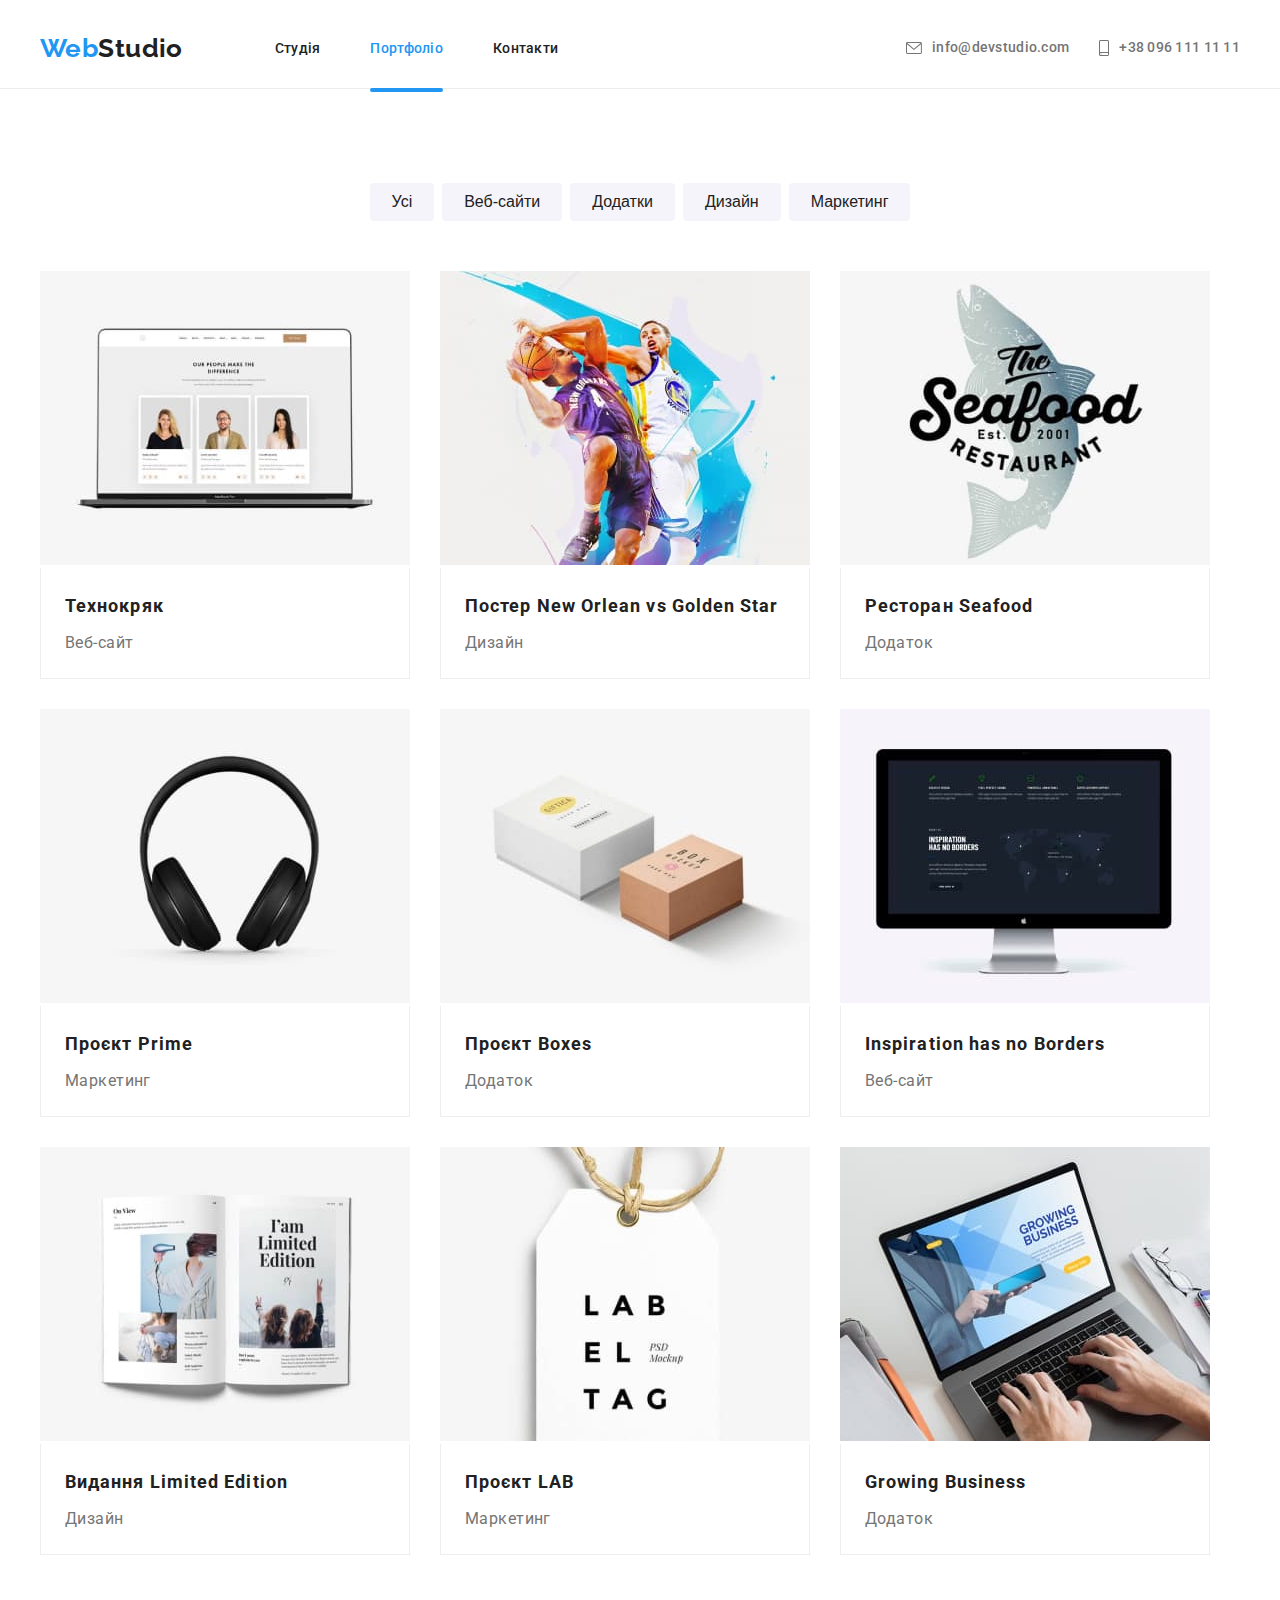
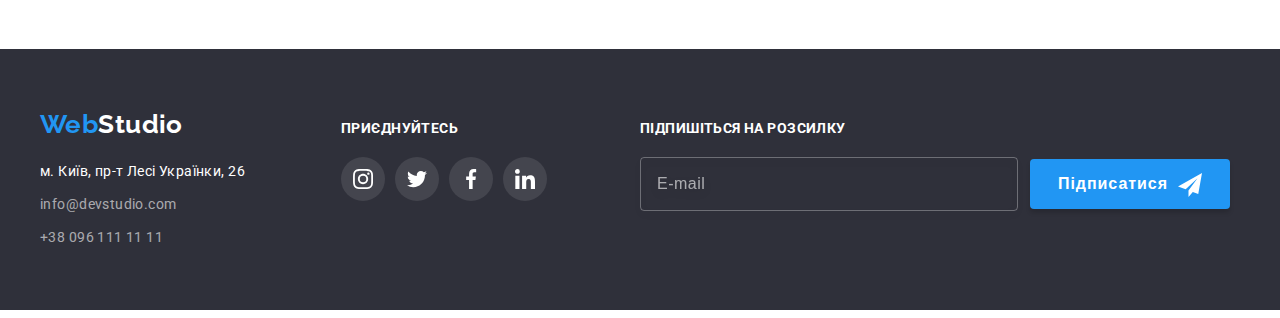
==== portfolio.html @ 19b85c4c "Закінчує адаптивну верстку для таблета та десктопа" ====
<!DOCTYPE html>
<html lang="uk">

<head>
    <meta charset="UTF-8">
    <meta http-equiv="X-UA-Compatible" content="IE=edge">
    <meta name="viewport" content="width=device-width, initial-scale=1.0">
    <title>Portfolio</title>
    <link rel="stylesheet" href="https://cdnjs.cloudflare.com/ajax/libs/modern-normalize/1.1.0/modern-normalize.min.css"
        integrity="sha512-wpPYUAdjBVSE4KJnH1VR1HeZfpl1ub8YT/NKx4PuQ5NmX2tKuGu6U/JRp5y+Y8XG2tV+wKQpNHVUX03MfMFn9Q=="
        crossorigin="anonymous" referrerpolicy="no-referrer" />
    <link
        href="https://fonts.googleapis.com/css2?family=Raleway:wght@700&family=Roboto:wght@400;500;700;900&display=swap"
        rel="stylesheet" />

    <link rel="stylesheet" href="./css/main.min.css">
    <!-- <link rel="stylesheet" href="./css/styles.css" /> -->
</head>

<body class="page">
    <header class="header">
        <div class="header__container container">
            <nav class="header__nav">
                <a class="logo" href="./index.html">Web<span class="header__logo">Studio</span></a>
                <ul class="header__list list">
                    <li><a class="header__item" href="./index.html">Студія</a></li>
                    <li><a class="header__item current" href="./portfolio.html">Портфоліо</a></li>
                    <li><a class="header__item" href="#">Контакти</a></li>
                </ul>
            </nav>
    
            <ul class="header__contacts list">
                <li class="header__contact-item">
                    <a class="header__email" href="mailto:info@devstudio.com" aria-label="mail">
                        <svg class="icon-mail" width="16" height="12">
                            <use href="./images/icons.svg#icon-envelope"></use>
                        </svg>
                        <span>info@devstudio.com</span>
                    </a>
                </li>
                <li class="header__contact-item">
                    <a class="contact__phone" href="tel:+380961111111">
                        <svg class="icon-phone" width="10" height="16">
                            <use href="./images/icons.svg#icon-smartphone"></use>
                        </svg>
                        <span>+38 096 111 11 11</span>
                    </a>
                </li>
            </ul>
        </div>
    </header>

    <main>
        <section class="section">
            <div class="container">
                <h1 class="section-title visually-hidden">Портфоліо</h1>

                <!-- navigtion -->
                <ul class="button-nav filter-nav list">
                    <li><button class="button-nav-item" type="button">Усі</button></li>
                    <li><button class="button-nav-item" type="button">Веб-сайти</button></li>
                    <li><button class="button-nav-item" type="button">Додатки</button></li>
                    <li><button class="button-nav-item" type="button">Дизайн</button></li>
                    <li><button class="button-nav-item" type="button">Маркетинг</button></li>
                </ul>

                <!-- Examples -->
                <ul class="works list">
                    <li class="works-item">
                        <a class="work-link" href="#">
                            <div class="description">
                                <img class="img" src="./images/filtr.jpg" alt="Сторінка сайту" width="370" />
                                <p class="description-text">Ресурс пропонує комплексні пропозиції з різним рівнем
                                    функціоналу та сервісів. Все це дозволить відвідувачу отримати вичерпні відомості
                                    про компанію чи приватну особу.</p>
                            </div>
                            <div class="content-border">
                                <h2 class="works-title">Технокряк</h2>
                                <p class="works-text">Веб-сайт</p>
                            </div>
                        </a>
                    </li>
                    <li class="works-item">
                        <a class="work-link" href="#">
                            <div class="description">
                                <img class="img" src="./images/filtr2.jpg" alt="Два баскетболіста" width="370" />
                                <p class="description-text">Ресурс пропонує комплексні пропозиції з різним рівнем функціоналу та сервісів. Все це
                                    дозволить відвідувачу отримати вичерпні відомості про компанію чи приватну особу.
                                </p>
                            </div>
                            <div class="content-border">
                                <h2 class="works-title">Постер New Orlean vs Golden Star</h2>
                                <p class="works-text">Дизайн</p>
                            </div>
                        </a>
                    </li>
                    <li class="works-item">
                        <a class="work-link" href="#">
                            <div class="description">
                                <img class="img" src="./images/filtr3.jpg" alt="Лого ресторану" width="370" />
                                <p class="description-text">Ресурс пропонує комплексні пропозиції з різним рівнем функціоналу та сервісів. Все це
                                    дозволить відвідувачу отримати вичерпні відомості про компанію чи приватну особу.
                                </p>
                            </div>
                            <div class="content-border">
                                <h2 class="works-title">Ресторан Seafood</h2>
                                <p class="works-text">Додаток</p>
                            </div>
                        </a>
                    </li>
                    <li class="works-item">
                        <a class="work-link" href="#">
                            <div class="description">
                                <img class="img" src="./images/filtr4.jpg" alt="Навушники" width="370" />
                                <p class="description-text">Ресурс пропонує комплексні пропозиції з різним рівнем функціоналу та сервісів. Все це
                                    дозволить відвідувачу отримати вичерпні відомості про компанію чи приватну особу.
                                </p>
                            </div>
                            <div class="content-border">
                                <h2 class="works-title">Проєкт Prime</h2>
                                <p class="works-text">Маркетинг</p>
                            </div>
                        </a>
                    </li>
                    <li class="works-item">
                        <a class="work-link" href="#">
                            <div class="description">
                                <img class="img" src="./images/filtr5.jpg" alt="Дві коробки" width="370" />
                                <p class="description-text">Ресурс пропонує комплексні пропозиції з різним рівнем функціоналу та сервісів. Все це
                                    дозволить відвідувачу отримати вичерпні відомості про компанію чи приватну особу.
                                </p>
                            </div>
                            <div class="content-border">
                                <h2 class="works-title">Проєкт Boxes</h2>
                                <p class="works-text">Додаток</p>
                            </div>
                        </a>
                    </li>
                    <li class="works-item">
                        <a class="work-link" href="#">
                            <div class="description">
                                <img class="img" src="./images/filtr6.jpg" alt="Увімкнений монітор" width="370" />
                                <p class="description-text">Ресурс пропонує комплексні пропозиції з різним рівнем функціоналу та сервісів. Все це
                                    дозволить відвідувачу отримати вичерпні відомості про компанію чи приватну особу.
                                </p>
                            </div>
                            <div class="content-border">
                                <h2 class="works-title">Inspiration has no Borders</h2>
                                <p class="works-text">Веб-сайт</p>
                            </div>
                        </a>
                    </li>
                    <li class="works-item">
                        <a class="work-link" href="#">
                            <div class="description">
                                <img class="img" src="./images/filtr7.jpg" alt="Розгорнутий журнал" width="370" />
                                <p class="description-text">Ресурс пропонує комплексні пропозиції з різним рівнем функціоналу та сервісів. Все це
                                    дозволить відвідувачу отримати вичерпні відомості про компанію чи приватну особу.
                                </p>
                            </div>
                            <div class="content-border">
                                <h2 class="works-title">Видання Limited Edition</h2>
                                <p class="works-text">Дизайн</p>
                            </div>
                        </a>
                    </li>
                    <li class="works-item">
                        <a class="work-link" href="#">
                            <div class="description">
                                <img class="img" src="./images/filtr8.jpg" alt="Лейбл" width="370" />
                                <p class="description-text">Ресурс пропонує комплексні пропозиції з різним рівнем функціоналу та сервісів. Все це
                                    дозволить відвідувачу отримати вичерпні відомості про компанію чи приватну особу.
                                </p>
                            </div>
                            <div class="content-border">
                                <h2 class="works-title">Проєкт LAB</h2>
                                <p class="works-text">Маркетинг</p>
                            </div>
                        </a>
                    </li>
                    <li class="works-item">
                        <a class="work-link" href="#">
                            <div class="description">
                                <img class="img" src="./images/filtr9.jpg" alt="Руки на клавіатурі ноутбука"
                                    width="370" />
                                <p class="description-text">Ресурс пропонує комплексні пропозиції з різним рівнем функціоналу та сервісів. Все це
                                    дозволить відвідувачу отримати вичерпні відомості про компанію чи приватну особу.
                                </p>
                            </div>
                            <div class="content-border">
                                <h2 class="works-title">Growing Business</h2>
                                <p class="works-text">Додаток</p>
                            </div>
                        </a>
                    </li>
                </ul>
            </div>
        </section>
    </main>

    <footer class="footer">
        <div class="footer-content container">
            <div class="contacts">
                <a class="logo" href="./index.html">Web<span class="footer__logo">Studio</span>
                </a>
    
                <address>
                    <ul class="address coordinates list">
                        <li class="address-list"><a class="location"
                                href="https://www.google.com/maps/d/viewer?mid=10uSM3H-mIU3GznYo2szRIEphczw&hl=en_US&ll=50.42732700000001%2C30.538092&z=17"
                                target="_blank" rel="noopener noreferrer">м. Київ, пр-т Лесі Українки, 26</a></li>
                        <li class="address-list"><a class="address-title"
                                href="mailto:info@devstudio.com">info@devstudio.com</a>
                        </li>
                        <li class="address-list"><a class="address-title" href="tel:+380961111111">+38 096 111 11 11</a>
                        </li>
                    </ul>
                </address>
            </div>
            <div class="join">
                <h3 class="join-title">приєднуйтесь</h3>
    
                <ul class="social-list">
                    <li class="social-link-item">
                        <a class="social-link network-link" href="https://www.instagram.com/"
                            aria-label="link to instagram">
                            <svg class="icon-svg" width="20" height="20">
                                <use href="./images/icons.svg#icon-instagram-2"></use>
                            </svg>
                        </a>
                    </li>
                    <li class="social-link-item">
                        <a class="social-link network-link" href="https://www.twitter.com/" aria-label="link to twitter">
                            <svg class="icon-svg" width="20" height="20">
                                <use href="./images/icons.svg#icon-twitter-1"></use>
                            </svg>
                        </a>
                    </li>
                    <li class="social-link-item">
                        <a class="social-link network-link" href="https://www.facebook.com/" aria-label="link to facebook">
                            <svg class="icon-svg" width="20" height="20">
                                <use href="./images/icons.svg#icon-facebook-1"></use>
                            </svg>
                        </a>
                    </li>
                    <li class="social-link-item">
                        <a class="social-link network-link" href="https://www.linkedin.com/" aria-label="link to linkedin">
                            <svg class="icon-svg" width="20" height="20">
                                <use href="./images/icons.svg#icon-linkedin-1"></use>
                            </svg>
                        </a>
                    </li>
                </ul>
            </div>
    
            <form class="subscribe-form">
                <h3 class="subscribe-title">Підпишіться на розсилку</h3>
                <div class="subscribe-items">
                    <input class="subscribe-input" type="mail" name="e-mail" id="subscribe-mail" placeholder="E-mail">
                    <button class="footer__btn button" type="submit">
                        <span class="subscribe-button-tittle">Підписатися</span>
                        <span class="subscribe-btn-icon">
                            <svg class="icon-letter" width="24" height="24">
                                <use class="subscribe-icon" href="./images/icons.svg#icon-letter"></use>
                            </svg>
                        </span>
                    </button>
                </div>
            </form>
        </div>
    </footer>
</body>

</html>
---- css/main.min.css ----
:root{--primary-text-color: #757575;--title-text-color: #212121;--hero-text-color: #FFFFFF;--acent-color: #2196F3;--filter-background-color: #F5F4FA;--cubic: cubic-bezier(0.4, 0, 0.2, 1)}ul{list-style:none;padding:0;margin:0}h1,h2,h3{margin:0}p{margin:0}.page{background-color:var(--hero-text-color);color:var(--primary-text-color);font-family:Roboto,sans-serif,Raleway,sans-serif;font-size:14px;letter-spacing:.03em;margin-left:auto;margin-right:auto}.container{max-width:1200px;padding-left:15px;padding-right:15px;margin-left:auto;margin-right:auto}.section{padding-top:94px;padding-bottom:94px}.visually-hidden{position:absolute;white-space:nowrap;width:1px;height:1px;overflow:hidden;border:0;padding:0;clip:rect(0 0 0 0);clip-path:inset(50%);margin:-1px}.list{list-style:none}.button{color:var(--hero-text-color);background-color:var(--acent-color);box-shadow:0px 4px 4px rgba(0,0,0,.15);cursor:pointer;border-radius:4px;border:none;font-size:16px;line-height:1.88;letter-spacing:.06em;font-weight:700}.social-list{display:flex;align-items:center;justify-content:center;gap:10px}.social-link{width:44px;height:44px;display:flex;align-items:center;justify-content:center;border-radius:50%}.header{border-bottom:1px solid #ececec}.header__logo{color:var(--title-text-color);padding-top:16px;padding-bottom:16px}@media screen and (min-width: 768px){.header__logo{padding-top:26px;padding-bottom:26px}}@media screen and (min-width: 1200px){.header__logo{padding-top:24px;padding-bottom:25px}}@media screen and (min-width: 768px){.header__container{display:flex;align-items:center;justify-content:center}.header__nav{display:flex;align-items:center;justify-content:center}.header__list{display:flex;align-items:center;justify-content:center;gap:50px;margin-left:87px}.header__item{position:relative;color:var(--title-text-color);font-weight:500;line-height:1.14;letter-spacing:.02em;text-decoration:none;transition:color 250ms var(--cubic)}.header__item:hover,.header__item:focus{color:var(--acent-color)}.current{color:var(--acent-color)}.current:after{display:block;position:absolute;content:"";width:100%;height:4px;border-radius:2px;background-color:var(--acent-color);left:0;top:100%}.header__item{padding-top:32px;padding-bottom:32px}.header__contacts a{color:var(--primary-text-color);font-weight:500;line-height:1.14;letter-spacing:.02em;text-decoration:none;transition:color 250ms var(--cubic)}.header__contacts a:hover,.header__contacts a:focus{color:var(--acent-color)}.header__email,.contact__phone{display:flex;justify-content:center;align-items:center;gap:10px}.icon-mail,.icon-phone{fill:currentColor}}@media screen and (min-width: 768px)and (max-width: 1199.98px){.header__contacts{margin-left:auto;padding-top:21px;padding-bottom:21px}.header__email{margin-bottom:10px}}@media screen and (min-width: 1200px){.header__list{margin-left:92px}.header__contacts{display:flex;align-items:center;gap:30px;margin-left:auto}.header__item,.header__email,.contact__phone{padding-top:32px;padding-bottom:32px}}.logo{color:var(--acent-color);font-family:Raleway,sans-serif;font-weight:700;font-size:26px;line-height:1.19;text-decoration:none}.hero{background-color:#2f303a;background-image:linear-gradient(rgba(47, 48, 58, 0.4), rgba(47, 48, 58, 0.4)),url(../images/heroback.jpg);background-size:1600px 600px;background-repeat:no-repeat;background-position:center;text-align:center;margin-left:auto;margin-right:auto;padding-top:200px;padding-bottom:200px}.hero__title{color:var(--hero-text-color);font-weight:900;font-size:44px;line-height:1.36;letter-spacing:.06em;text-transform:uppercase;text-align:center;margin-bottom:30px}.hero__btn{padding:10px 32px}.benefits__list{display:flex;gap:30px}.benefits__item{width:270px}.svg-box{display:flex;align-items:center;justify-content:center;background-color:var(--filter-background-color);background-position:center;border-radius:4px;width:270px;height:120px;margin-bottom:30px}.benefits__description:not(:last-child){margin-left:30px}.benefits__item-title{color:var(--title-text-color);font-weight:700;font-size:14px;line-height:1.14;text-transform:uppercase;margin-bottom:10px}.benefits__text{color:var(--primary-text-color);line-height:1.71}.services{padding-top:0}.section__title{color:var(--title-text-color);font-weight:700;font-size:36px;line-height:1.17;text-align:center;margin-bottom:50px}.services__list{display:flex;align-items:center;gap:30px}.services__item{position:relative}.services__img{display:block;max-width:100%;height:auto}.services__description{position:absolute;color:var(--hero-text-color);background-color:rgba(47,48,58,.8);font-weight:700;font-size:14px;line-height:1.14;text-align:center;letter-spacing:.03em;text-transform:uppercase;width:370px;left:0;bottom:0;padding-top:27px;padding-bottom:27px}.team{background-color:var(--filter-background-color);margin-left:auto;margin-right:auto}.team__item{align-content:space-between;padding-top:30px;padding-bottom:30px}.team__list{display:flex;gap:30px}.team__member{background-color:var(--hero-text-color);box-shadow:0px 1px 3px rgba(0,0,0,.12),0px 1px 1px rgba(0,0,0,.14),0px 2px 1px rgba(0,0,0,.2);border-radius:0px 0px 4px 4px}.team__name{color:var(--title-text-color);font-weight:500;font-size:16px;line-height:1.19;text-align:center;margin-bottom:10px}.team__position{color:var(--primary-text-color);font-size:16px;line-height:1.19;text-align:center}.members-link{fill:#afb1b8;margin-top:16px;transition:background-color 250ms var(--cubic),fill 250ms var(--cubic)}.members-link:hover,.members-link:focus{background-color:var(--acent-color);fill:var(--hero-text-color)}.clients__list{display:flex;align-items:center;justify-content:center;gap:30px}.company__link{width:170px;height:92px;display:flex;align-items:center;justify-content:center;fill:#afb1b8;border:1px solid #afb1b8;border-radius:4px;transition:fill 250ms var(--cubic),border 250ms var(--cubic)}.company__link:hover,.company__link:focus{fill:var(--acent-color);border:1px solid var(--acent-color)}.footer{background-color:#2f303a;padding-top:60px;padding-bottom:60px;margin-left:auto;margin-right:auto}.footer__logo{color:var(--hero-text-color)}.address{margin-top:20px}.footer-content{display:flex;align-items:baseline}.location{color:var(--hero-text-color)}.address-title{color:rgba(255,255,255,.6)}.location,.address-title{font-style:normal;line-height:1.71;text-decoration:none;transition:color 250ms var(--cubic)}.address-list:not(:last-child){margin-bottom:9px}.coordinates .location:hover,.coordinates .location:focus{color:var(--acent-color)}.address-title:hover,.address-title:focus{color:var(--acent-color)}.join{margin-left:70px;width:206px}.join-title{color:var(--hero-text-color);font-weight:700;font-size:14px;line-height:1.14;text-transform:uppercase;margin-bottom:20px}.network-link{fill:var(--hero-text-color);background-color:rgba(255,255,255,.1);transition:background-color 250ms var(--cubic)}.network-link:hover,.network-link:focus{background-color:var(--acent-color)}.subscribe-form{margin-left:93px}.subscribe-items{display:flex;align-items:center;justify-content:center}.subscribe-title{color:var(--hero-text-color);font-weight:700;font-size:14px;line-height:1.14;text-transform:uppercase;margin-bottom:20px}.subscribe-input{color:var(--hero-text-color);background-color:rgba(0,0,0,0);width:358px;height:50px;font-size:16px;line-height:1.25;border:1px solid rgba(255,255,255,.3);filter:drop-shadow(0px 4px 4px rgba(0, 0, 0, 0.15));border-radius:4px;margin-right:12px;padding-left:16px}.subscribe-input::placeholder{font-size:16px;line-height:1.25;letter-spacing:.03em;color:rgba(255,255,255,.6)}.subscribe-input:focus+.subscribe-label{color:rgba(0,0,0,0)}.subscribe-input:hover,.subscribe-input:focus{border-color:var(--acent-color)}.icon-letter{vertical-align:middle}.footer__btn{display:flex;align-items:center;justify-content:center;width:200px;height:50px;padding:10px 28px}.subscribe-btn-icon{margin-left:10px}.contacts{width:231px}.backdrop{position:fixed;top:0;left:0;width:100%;height:100%;background-color:rgba(0,0,0,.2);visibility:visible;opacity:1;transition:opacity 250ms var(--cubic),visibility 250ms var(--cubic)}.backdrop.is-hidden{visibility:hidden;opacity:0;pointer-events:none}.backdrop.is-hidden .modal{transform:scale(0.6) translate(-50%, -50%)}.modal{position:absolute;top:50%;left:50%;transform:translate(-50%, -50%) scale(1);width:528px;height:581px;padding:40px;border-radius:4px;background-color:var(--hero-text-color);box-shadow:0px 1px 3px rgba(0,0,0,.12),0px 1px 1px rgba(0,0,0,.14),0px 2px 1px rgba(0,0,0,.2);transition:transform 250ms var(--cubic)}.modal-title{font-weight:700;font-size:20px;line-height:1.15;text-align:center;text-align:center;color:var(--title-text-color);margin-bottom:12px}.modal-form{display:flex;flex-direction:column}.modal-label{display:block;font-size:12px;line-height:1.17;letter-spacing:.01em;color:var(--primary-text-color);margin-bottom:4px}.modal-input,.modal-textarea{border:1px solid rgba(33,33,33,.2);border-radius:4px;width:100%;transition:border-color 250ms var(--cubic)}.modal-input:hover,.modal-textarea:hover,.modal-input:focus,.modal-textarea:focus{border-color:var(--acent-color)}.modal-input:hover+.icon-form,.modal-input:focus+.icon-form{fill:var(--acent-color)}.modal-input{padding:11px 12px 11px 42px;outline:rgba(0,0,0,0);cursor:pointer}.modal-textarea{padding:12px 16px;height:120px;resize:none;outline:rgba(0,0,0,0)}.modal-textarea::placeholder{font-size:12px;line-height:1.15;letter-spacing:.01em}.form-group{position:relative;margin-bottom:10px;cursor:pointer}.form-box{margin-bottom:20px}.icon-form{position:absolute;fill:var(--title-text-color);top:50%;left:12px;transition:fill 250ms var(--cubic);pointer-events:none}.button-close{display:flex;position:absolute;align-items:center;justify-content:center;width:30px;height:30px;top:8px;right:8px;border:1px solid rgba(0,0,0,.1);border-radius:50%;background-color:var(--hero-text-color);cursor:pointer}.button-close:hover .icon-close,.button-close:focus .icon-close{fill:var(--acent-color)}.icon-close{position:absolute;fill:#000;transition:fill 250ms var(--cubic)}.checkbox-link{text-decoration:underline;color:var(--acent-color)}.check-label{display:flex;align-items:center;font-size:14px;line-height:1.71;color:var(--primary-text-color);margin:4px}.form-checkbox{display:flex;align-items:center;justify-content:center;width:16px;height:15px;border:2px solid var(--title-text-color);border-radius:3px;margin-left:12px;margin-right:8px}.form-agreement{display:flex;align-items:center;justify-content:center;margin-bottom:30px}.modal-checked:checked+.form-checkbox{background-color:var(--acent-color);border:none}.modal-checked:checked+.form-checkbox .icon-checked{opacity:1}.icon-checked{fill:var(--hero-text-color);opacity:0;width:11px;height:8px}.checkbox-text{font-size:14px;line-height:1.71;color:var(--primary-text-color);margin-right:5px;cursor:pointer}.checkbox-link{font-size:14px;line-height:normal;color:--acent-color;border-bottom:1px solid;text-decoration:none;cursor:pointer}.form-button{display:block;margin:0 auto;width:200px;height:50px;font-weight:700;font-size:16px;line-height:1.88;letter-spacing:.06em;color:var(--hero-text-color);background-color:var(--acent-color);box-shadow:0px 4px 4px rgba(0,0,0,.15);border-radius:4px;border:rgba(0,0,0,0);cursor:pointer;transition:background-color 250ms var(--cubic)}.form-button:hover,.form-button:focus{background-color:#188ce8}.form-checked{display:flex;align-items:center;margin-bottom:30px}.button-nav{display:flex;align-items:center;gap:8px;margin-bottom:50px;justify-content:center}.button-nav-item{cursor:pointer;color:var(--title-text-color);background-color:var(--filter-background-color);font-weight:500;font-size:16px;line-height:1.62;border:rgba(0,0,0,0);padding:6px 22px;border-radius:4px;transition:color 250ms var(--cubic),background-color 250ms var(--cubic),box-shadow 250ms var(--cubic)}.button-nav-item:hover,.button-nav-item:focus{color:var(--hero-text-color);background-color:var(--acent-color);box-shadow:0px 3px 1px rgba(0,0,0,.1),0px 1px 2px rgba(0,0,0,.08),0px 2px 2px rgba(0,0,0,.12)}.description{position:relative;overflow:hidden}.description-text{position:absolute;padding:63px 24px;font-size:18px;line-height:1.56;letter-spacing:.03em;left:0;top:0;width:100%;height:100%;color:var(--hero-text-color);background-color:var(--acent-color);transform:translateY(100%);transition:transform 250ms var(--cubic)}.works-item:hover .description-text{transform:translateY(0)}.works{display:flex;flex-wrap:wrap;align-items:center;gap:30px}.work-link{text-decoration:none}.works-item{transition:transform 250ms var(--cubic),box-shadow 250ms var(--cubic)}.works-item:hover{box-shadow:0px 1px 1px rgba(0,0,0,.12),0px 4px 4px rgba(0,0,0,.06),1px 4px 6px rgba(0,0,0,.16)}.content-border{padding:20px 24px;border:1px solid #eee;border-top:rgba(0,0,0,0)}.works-title{color:var(--title-text-color);font-weight:700;font-size:18px;line-height:2;letter-spacing:.06em;margin-bottom:4px}.works-text{color:var(--primary-text-color);font-weight:400;font-size:16px;line-height:1.88}/*# sourceMappingURL=main.min.css.map */
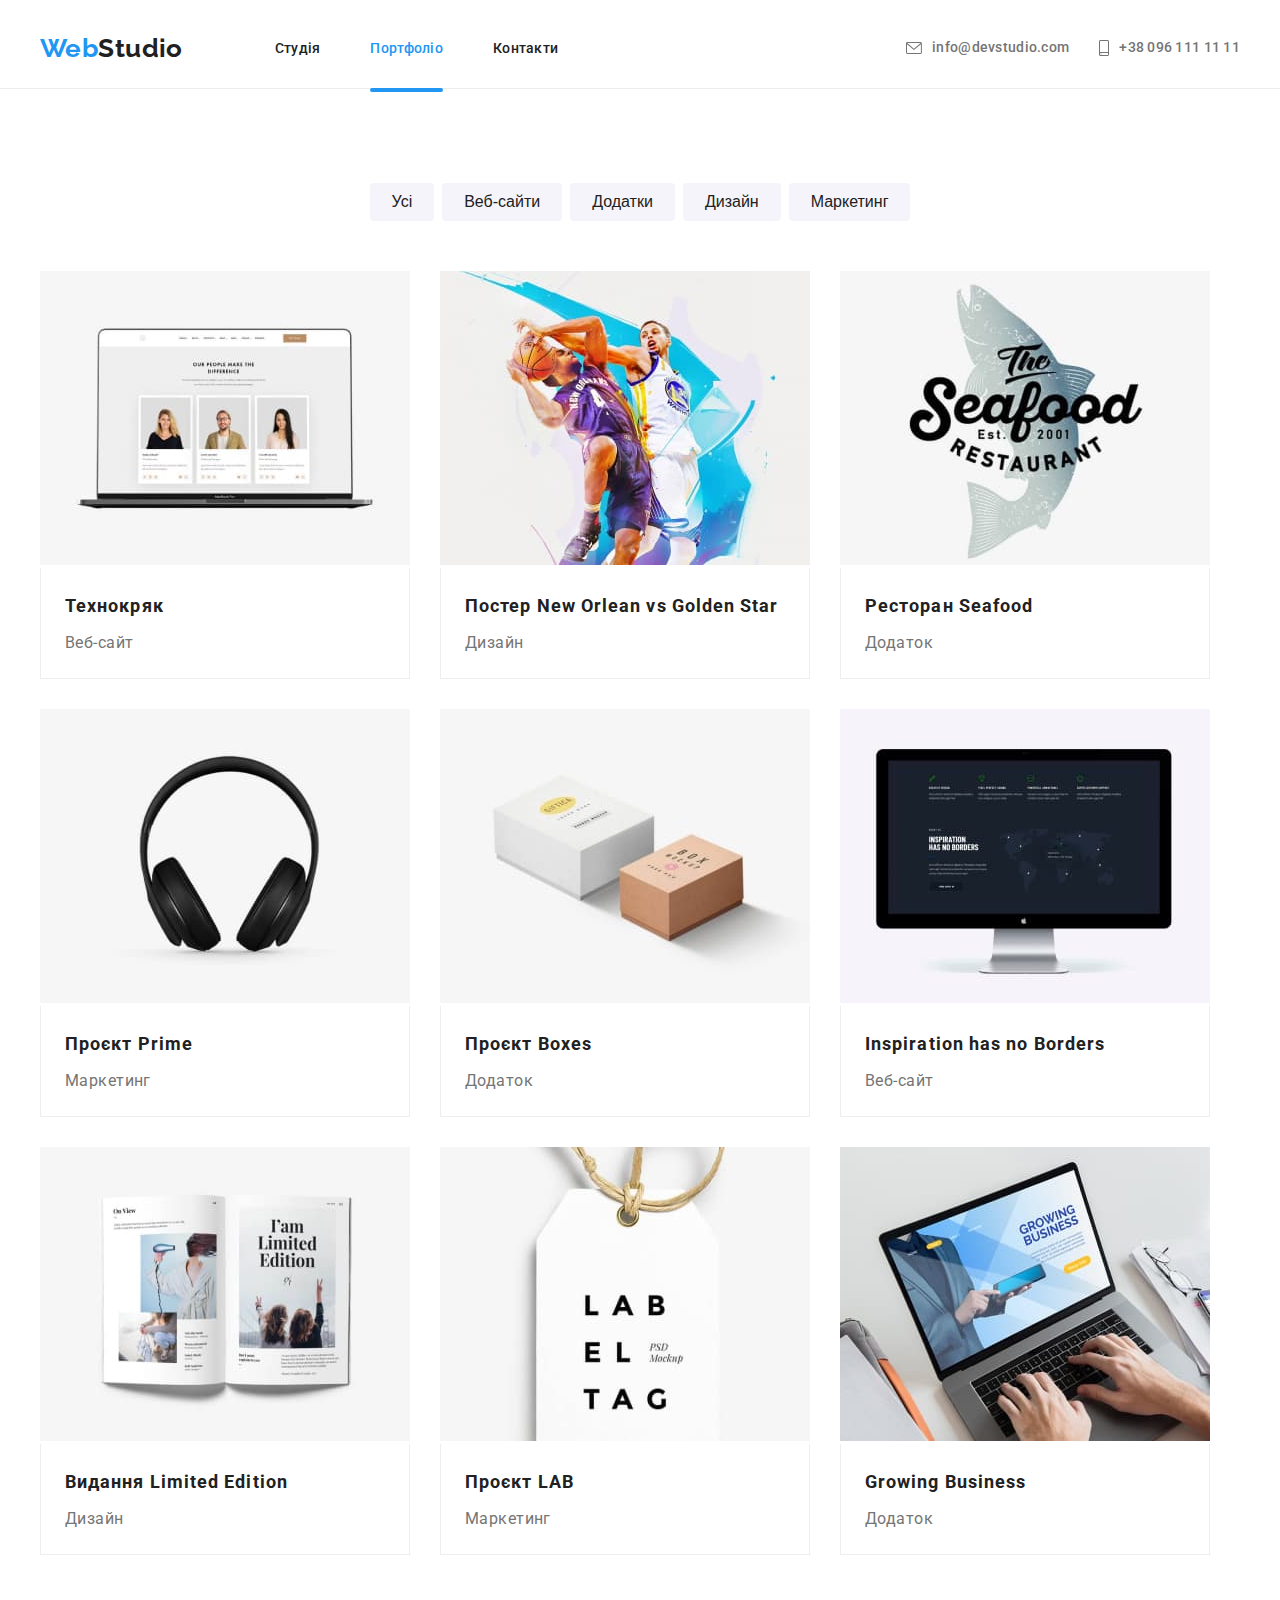
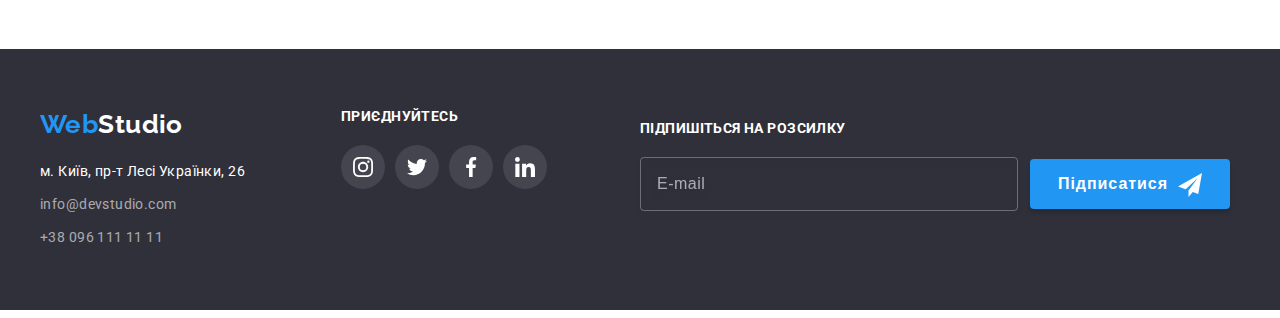
==== commit b65061dd: "Адаптує футер" ====
--- a/portfolio.html
+++ b/portfolio.html
@@ -200,57 +200,57 @@
 
     <footer class="footer">
         <div class="footer-content container">
-            <div class="contacts">
-                <a class="logo" href="./index.html">Web<span class="footer__logo">Studio</span>
-                </a>
-    
-                <address>
-                    <ul class="address coordinates list">
-                        <li class="address-list"><a class="location"
-                                href="https://www.google.com/maps/d/viewer?mid=10uSM3H-mIU3GznYo2szRIEphczw&hl=en_US&ll=50.42732700000001%2C30.538092&z=17"
-                                target="_blank" rel="noopener noreferrer">м. Київ, пр-т Лесі Українки, 26</a></li>
-                        <li class="address-list"><a class="address-title"
-                                href="mailto:info@devstudio.com">info@devstudio.com</a>
-                        </li>
-                        <li class="address-list"><a class="address-title" href="tel:+380961111111">+38 096 111 11 11</a>
+            <div class="footer__connection">
+                <div class="contacts">
+                    <a class="logo" href="./index.html">Web<span class="footer__logo">Studio</span>
+                    </a>
+                
+                    <address>
+                        <ul class="address coordinates list">
+                            <li class="address-list"><a class="location"
+                                    href="https://www.google.com/maps/d/viewer?mid=10uSM3H-mIU3GznYo2szRIEphczw&hl=en_US&ll=50.42732700000001%2C30.538092&z=17"
+                                    target="_blank" rel="noopener noreferrer">м. Київ, пр-т Лесі Українки, 26</a></li>
+                            <li class="address-list"><a class="address-title" href="mailto:info@devstudio.com">info@devstudio.com</a>
+                            </li>
+                            <li class="address-list"><a class="address-title" href="tel:+380961111111">+38 096 111 11 11</a>
+                            </li>
+                        </ul>
+                    </address>
+                </div>
+                <div class="join">
+                    <h3 class="join-title">приєднуйтесь</h3>
+                
+                    <ul class="social-list">
+                        <li class="social-link-item">
+                            <a class="social-link network-link" href="https://www.instagram.com/" aria-label="link to instagram">
+                                <svg class="icon-svg" width="20" height="20">
+                                    <use href="./images/icons.svg#icon-instagram-2"></use>
+                                </svg>
+                            </a>
+                        </li>
+                        <li class="social-link-item">
+                            <a class="social-link network-link" href="https://www.twitter.com/" aria-label="link to twitter">
+                                <svg class="icon-svg" width="20" height="20">
+                                    <use href="./images/icons.svg#icon-twitter-1"></use>
+                                </svg>
+                            </a>
+                        </li>
+                        <li class="social-link-item">
+                            <a class="social-link network-link" href="https://www.facebook.com/" aria-label="link to facebook">
+                                <svg class="icon-svg" width="20" height="20">
+                                    <use href="./images/icons.svg#icon-facebook-1"></use>
+                                </svg>
+                            </a>
+                        </li>
+                        <li class="social-link-item">
+                            <a class="social-link network-link" href="https://www.linkedin.com/" aria-label="link to linkedin">
+                                <svg class="icon-svg" width="20" height="20">
+                                    <use href="./images/icons.svg#icon-linkedin-1"></use>
+                                </svg>
+                            </a>
                         </li>
                     </ul>
-                </address>
-            </div>
-            <div class="join">
-                <h3 class="join-title">приєднуйтесь</h3>
-    
-                <ul class="social-list">
-                    <li class="social-link-item">
-                        <a class="social-link network-link" href="https://www.instagram.com/"
-                            aria-label="link to instagram">
-                            <svg class="icon-svg" width="20" height="20">
-                                <use href="./images/icons.svg#icon-instagram-2"></use>
-                            </svg>
-                        </a>
-                    </li>
-                    <li class="social-link-item">
-                        <a class="social-link network-link" href="https://www.twitter.com/" aria-label="link to twitter">
-                            <svg class="icon-svg" width="20" height="20">
-                                <use href="./images/icons.svg#icon-twitter-1"></use>
-                            </svg>
-                        </a>
-                    </li>
-                    <li class="social-link-item">
-                        <a class="social-link network-link" href="https://www.facebook.com/" aria-label="link to facebook">
-                            <svg class="icon-svg" width="20" height="20">
-                                <use href="./images/icons.svg#icon-facebook-1"></use>
-                            </svg>
-                        </a>
-                    </li>
-                    <li class="social-link-item">
-                        <a class="social-link network-link" href="https://www.linkedin.com/" aria-label="link to linkedin">
-                            <svg class="icon-svg" width="20" height="20">
-                                <use href="./images/icons.svg#icon-linkedin-1"></use>
-                            </svg>
-                        </a>
-                    </li>
-                </ul>
+                </div>
             </div>
     
             <form class="subscribe-form">
--- a/css/main.min.css
+++ b/css/main.min.css
@@ -1 +1 @@
-:root{--primary-text-color: #757575;--title-text-color: #212121;--hero-text-color: #FFFFFF;--acent-color: #2196F3;--filter-background-color: #F5F4FA;--cubic: cubic-bezier(0.4, 0, 0.2, 1)}ul{list-style:none;padding:0;margin:0}h1,h2,h3{margin:0}p{margin:0}.page{background-color:var(--hero-text-color);color:var(--primary-text-color);font-family:Roboto,sans-serif,Raleway,sans-serif;font-size:14px;letter-spacing:.03em;margin-left:auto;margin-right:auto}.container{max-width:1200px;padding-left:15px;padding-right:15px;margin-left:auto;margin-right:auto}.section{padding-top:94px;padding-bottom:94px}.visually-hidden{position:absolute;white-space:nowrap;width:1px;height:1px;overflow:hidden;border:0;padding:0;clip:rect(0 0 0 0);clip-path:inset(50%);margin:-1px}.list{list-style:none}.button{color:var(--hero-text-color);background-color:var(--acent-color);box-shadow:0px 4px 4px rgba(0,0,0,.15);cursor:pointer;border-radius:4px;border:none;font-size:16px;line-height:1.88;letter-spacing:.06em;font-weight:700}.social-list{display:flex;align-items:center;justify-content:center;gap:10px}.social-link{width:44px;height:44px;display:flex;align-items:center;justify-content:center;border-radius:50%}.header{border-bottom:1px solid #ececec}.header__logo{color:var(--title-text-color);padding-top:16px;padding-bottom:16px}@media screen and (min-width: 768px){.header__logo{padding-top:26px;padding-bottom:26px}}@media screen and (min-width: 1200px){.header__logo{padding-top:24px;padding-bottom:25px}}@media screen and (min-width: 768px){.header__container{display:flex;align-items:center;justify-content:center}.header__nav{display:flex;align-items:center;justify-content:center}.header__list{display:flex;align-items:center;justify-content:center;gap:50px;margin-left:87px}.header__item{position:relative;color:var(--title-text-color);font-weight:500;line-height:1.14;letter-spacing:.02em;text-decoration:none;transition:color 250ms var(--cubic)}.header__item:hover,.header__item:focus{color:var(--acent-color)}.current{color:var(--acent-color)}.current:after{display:block;position:absolute;content:"";width:100%;height:4px;border-radius:2px;background-color:var(--acent-color);left:0;top:100%}.header__item{padding-top:32px;padding-bottom:32px}.header__contacts a{color:var(--primary-text-color);font-weight:500;line-height:1.14;letter-spacing:.02em;text-decoration:none;transition:color 250ms var(--cubic)}.header__contacts a:hover,.header__contacts a:focus{color:var(--acent-color)}.header__email,.contact__phone{display:flex;justify-content:center;align-items:center;gap:10px}.icon-mail,.icon-phone{fill:currentColor}}@media screen and (min-width: 768px)and (max-width: 1199.98px){.header__contacts{margin-left:auto;padding-top:21px;padding-bottom:21px}.header__email{margin-bottom:10px}}@media screen and (min-width: 1200px){.header__list{margin-left:92px}.header__contacts{display:flex;align-items:center;gap:30px;margin-left:auto}.header__item,.header__email,.contact__phone{padding-top:32px;padding-bottom:32px}}.logo{color:var(--acent-color);font-family:Raleway,sans-serif;font-weight:700;font-size:26px;line-height:1.19;text-decoration:none}.hero{background-color:#2f303a;background-image:linear-gradient(rgba(47, 48, 58, 0.4), rgba(47, 48, 58, 0.4)),url(../images/heroback.jpg);background-size:1600px 600px;background-repeat:no-repeat;background-position:center;text-align:center;margin-left:auto;margin-right:auto;padding-top:200px;padding-bottom:200px}.hero__title{color:var(--hero-text-color);font-weight:900;font-size:44px;line-height:1.36;letter-spacing:.06em;text-transform:uppercase;text-align:center;margin-bottom:30px}.hero__btn{padding:10px 32px}.benefits__list{display:flex;gap:30px}.benefits__item{width:270px}.svg-box{display:flex;align-items:center;justify-content:center;background-color:var(--filter-background-color);background-position:center;border-radius:4px;width:270px;height:120px;margin-bottom:30px}.benefits__description:not(:last-child){margin-left:30px}.benefits__item-title{color:var(--title-text-color);font-weight:700;font-size:14px;line-height:1.14;text-transform:uppercase;margin-bottom:10px}.benefits__text{color:var(--primary-text-color);line-height:1.71}.services{padding-top:0}.section__title{color:var(--title-text-color);font-weight:700;font-size:36px;line-height:1.17;text-align:center;margin-bottom:50px}.services__list{display:flex;align-items:center;gap:30px}.services__item{position:relative}.services__img{display:block;max-width:100%;height:auto}.services__description{position:absolute;color:var(--hero-text-color);background-color:rgba(47,48,58,.8);font-weight:700;font-size:14px;line-height:1.14;text-align:center;letter-spacing:.03em;text-transform:uppercase;width:370px;left:0;bottom:0;padding-top:27px;padding-bottom:27px}.team{background-color:var(--filter-background-color);margin-left:auto;margin-right:auto}.team__item{align-content:space-between;padding-top:30px;padding-bottom:30px}.team__list{display:flex;gap:30px}.team__member{background-color:var(--hero-text-color);box-shadow:0px 1px 3px rgba(0,0,0,.12),0px 1px 1px rgba(0,0,0,.14),0px 2px 1px rgba(0,0,0,.2);border-radius:0px 0px 4px 4px}.team__name{color:var(--title-text-color);font-weight:500;font-size:16px;line-height:1.19;text-align:center;margin-bottom:10px}.team__position{color:var(--primary-text-color);font-size:16px;line-height:1.19;text-align:center}.members-link{fill:#afb1b8;margin-top:16px;transition:background-color 250ms var(--cubic),fill 250ms var(--cubic)}.members-link:hover,.members-link:focus{background-color:var(--acent-color);fill:var(--hero-text-color)}.clients__list{display:flex;align-items:center;justify-content:center;gap:30px}.company__link{width:170px;height:92px;display:flex;align-items:center;justify-content:center;fill:#afb1b8;border:1px solid #afb1b8;border-radius:4px;transition:fill 250ms var(--cubic),border 250ms var(--cubic)}.company__link:hover,.company__link:focus{fill:var(--acent-color);border:1px solid var(--acent-color)}.footer{background-color:#2f303a;padding-top:60px;padding-bottom:60px;margin-left:auto;margin-right:auto}.footer__logo{color:var(--hero-text-color)}.address{margin-top:20px}.footer-content{display:flex;align-items:baseline}.location{color:var(--hero-text-color)}.address-title{color:rgba(255,255,255,.6)}.location,.address-title{font-style:normal;line-height:1.71;text-decoration:none;transition:color 250ms var(--cubic)}.address-list:not(:last-child){margin-bottom:9px}.coordinates .location:hover,.coordinates .location:focus{color:var(--acent-color)}.address-title:hover,.address-title:focus{color:var(--acent-color)}.join{margin-left:70px;width:206px}.join-title{color:var(--hero-text-color);font-weight:700;font-size:14px;line-height:1.14;text-transform:uppercase;margin-bottom:20px}.network-link{fill:var(--hero-text-color);background-color:rgba(255,255,255,.1);transition:background-color 250ms var(--cubic)}.network-link:hover,.network-link:focus{background-color:var(--acent-color)}.subscribe-form{margin-left:93px}.subscribe-items{display:flex;align-items:center;justify-content:center}.subscribe-title{color:var(--hero-text-color);font-weight:700;font-size:14px;line-height:1.14;text-transform:uppercase;margin-bottom:20px}.subscribe-input{color:var(--hero-text-color);background-color:rgba(0,0,0,0);width:358px;height:50px;font-size:16px;line-height:1.25;border:1px solid rgba(255,255,255,.3);filter:drop-shadow(0px 4px 4px rgba(0, 0, 0, 0.15));border-radius:4px;margin-right:12px;padding-left:16px}.subscribe-input::placeholder{font-size:16px;line-height:1.25;letter-spacing:.03em;color:rgba(255,255,255,.6)}.subscribe-input:focus+.subscribe-label{color:rgba(0,0,0,0)}.subscribe-input:hover,.subscribe-input:focus{border-color:var(--acent-color)}.icon-letter{vertical-align:middle}.footer__btn{display:flex;align-items:center;justify-content:center;width:200px;height:50px;padding:10px 28px}.subscribe-btn-icon{margin-left:10px}.contacts{width:231px}.backdrop{position:fixed;top:0;left:0;width:100%;height:100%;background-color:rgba(0,0,0,.2);visibility:visible;opacity:1;transition:opacity 250ms var(--cubic),visibility 250ms var(--cubic)}.backdrop.is-hidden{visibility:hidden;opacity:0;pointer-events:none}.backdrop.is-hidden .modal{transform:scale(0.6) translate(-50%, -50%)}.modal{position:absolute;top:50%;left:50%;transform:translate(-50%, -50%) scale(1);width:528px;height:581px;padding:40px;border-radius:4px;background-color:var(--hero-text-color);box-shadow:0px 1px 3px rgba(0,0,0,.12),0px 1px 1px rgba(0,0,0,.14),0px 2px 1px rgba(0,0,0,.2);transition:transform 250ms var(--cubic)}.modal-title{font-weight:700;font-size:20px;line-height:1.15;text-align:center;text-align:center;color:var(--title-text-color);margin-bottom:12px}.modal-form{display:flex;flex-direction:column}.modal-label{display:block;font-size:12px;line-height:1.17;letter-spacing:.01em;color:var(--primary-text-color);margin-bottom:4px}.modal-input,.modal-textarea{border:1px solid rgba(33,33,33,.2);border-radius:4px;width:100%;transition:border-color 250ms var(--cubic)}.modal-input:hover,.modal-textarea:hover,.modal-input:focus,.modal-textarea:focus{border-color:var(--acent-color)}.modal-input:hover+.icon-form,.modal-input:focus+.icon-form{fill:var(--acent-color)}.modal-input{padding:11px 12px 11px 42px;outline:rgba(0,0,0,0);cursor:pointer}.modal-textarea{padding:12px 16px;height:120px;resize:none;outline:rgba(0,0,0,0)}.modal-textarea::placeholder{font-size:12px;line-height:1.15;letter-spacing:.01em}.form-group{position:relative;margin-bottom:10px;cursor:pointer}.form-box{margin-bottom:20px}.icon-form{position:absolute;fill:var(--title-text-color);top:50%;left:12px;transition:fill 250ms var(--cubic);pointer-events:none}.button-close{display:flex;position:absolute;align-items:center;justify-content:center;width:30px;height:30px;top:8px;right:8px;border:1px solid rgba(0,0,0,.1);border-radius:50%;background-color:var(--hero-text-color);cursor:pointer}.button-close:hover .icon-close,.button-close:focus .icon-close{fill:var(--acent-color)}.icon-close{position:absolute;fill:#000;transition:fill 250ms var(--cubic)}.checkbox-link{text-decoration:underline;color:var(--acent-color)}.check-label{display:flex;align-items:center;font-size:14px;line-height:1.71;color:var(--primary-text-color);margin:4px}.form-checkbox{display:flex;align-items:center;justify-content:center;width:16px;height:15px;border:2px solid var(--title-text-color);border-radius:3px;margin-left:12px;margin-right:8px}.form-agreement{display:flex;align-items:center;justify-content:center;margin-bottom:30px}.modal-checked:checked+.form-checkbox{background-color:var(--acent-color);border:none}.modal-checked:checked+.form-checkbox .icon-checked{opacity:1}.icon-checked{fill:var(--hero-text-color);opacity:0;width:11px;height:8px}.checkbox-text{font-size:14px;line-height:1.71;color:var(--primary-text-color);margin-right:5px;cursor:pointer}.checkbox-link{font-size:14px;line-height:normal;color:--acent-color;border-bottom:1px solid;text-decoration:none;cursor:pointer}.form-button{display:block;margin:0 auto;width:200px;height:50px;font-weight:700;font-size:16px;line-height:1.88;letter-spacing:.06em;color:var(--hero-text-color);background-color:var(--acent-color);box-shadow:0px 4px 4px rgba(0,0,0,.15);border-radius:4px;border:rgba(0,0,0,0);cursor:pointer;transition:background-color 250ms var(--cubic)}.form-button:hover,.form-button:focus{background-color:#188ce8}.form-checked{display:flex;align-items:center;margin-bottom:30px}.button-nav{display:flex;align-items:center;gap:8px;margin-bottom:50px;justify-content:center}.button-nav-item{cursor:pointer;color:var(--title-text-color);background-color:var(--filter-background-color);font-weight:500;font-size:16px;line-height:1.62;border:rgba(0,0,0,0);padding:6px 22px;border-radius:4px;transition:color 250ms var(--cubic),background-color 250ms var(--cubic),box-shadow 250ms var(--cubic)}.button-nav-item:hover,.button-nav-item:focus{color:var(--hero-text-color);background-color:var(--acent-color);box-shadow:0px 3px 1px rgba(0,0,0,.1),0px 1px 2px rgba(0,0,0,.08),0px 2px 2px rgba(0,0,0,.12)}.description{position:relative;overflow:hidden}.description-text{position:absolute;padding:63px 24px;font-size:18px;line-height:1.56;letter-spacing:.03em;left:0;top:0;width:100%;height:100%;color:var(--hero-text-color);background-color:var(--acent-color);transform:translateY(100%);transition:transform 250ms var(--cubic)}.works-item:hover .description-text{transform:translateY(0)}.works{display:flex;flex-wrap:wrap;align-items:center;gap:30px}.work-link{text-decoration:none}.works-item{transition:transform 250ms var(--cubic),box-shadow 250ms var(--cubic)}.works-item:hover{box-shadow:0px 1px 1px rgba(0,0,0,.12),0px 4px 4px rgba(0,0,0,.06),1px 4px 6px rgba(0,0,0,.16)}.content-border{padding:20px 24px;border:1px solid #eee;border-top:rgba(0,0,0,0)}.works-title{color:var(--title-text-color);font-weight:700;font-size:18px;line-height:2;letter-spacing:.06em;margin-bottom:4px}.works-text{color:var(--primary-text-color);font-weight:400;font-size:16px;line-height:1.88}/*# sourceMappingURL=main.min.css.map */+:root{--primary-text-color: #757575;--title-text-color: #212121;--hero-text-color: #FFFFFF;--acent-color: #2196F3;--filter-background-color: #F5F4FA;--cubic: cubic-bezier(0.4, 0, 0.2, 1)}ul{list-style:none;padding:0;margin:0}h1,h2,h3{margin:0}p{margin:0}.page{background-color:var(--hero-text-color);color:var(--primary-text-color);font-family:Roboto,sans-serif,Raleway,sans-serif;font-size:14px;letter-spacing:.03em;margin-left:auto;margin-right:auto}.container{width:100%;padding-left:15px;padding-right:15px;margin-left:auto;margin-right:auto}@media screen and (min-width: 480px){.container{max-width:480px}}@media screen and (min-width: 768px){.container{max-width:768px}}@media screen and (min-width: 1200px){.container{max-width:1200px}}.section{padding-top:60px;padding-bottom:60px}@media screen and (min-width: 1200px){.section{padding-top:94px;padding-bottom:94px}}.visually-hidden{position:absolute;white-space:nowrap;width:1px;height:1px;overflow:hidden;border:0;padding:0;clip:rect(0 0 0 0);clip-path:inset(50%);margin:-1px}.list{list-style:none}.button{color:var(--hero-text-color);background-color:var(--acent-color);box-shadow:0px 4px 4px rgba(0,0,0,.15);cursor:pointer;border-radius:4px;border:none;font-size:16px;line-height:1.88;letter-spacing:.06em;font-weight:700}.social-list{display:flex;align-items:center;justify-content:center;gap:10px}.social-link{width:44px;height:44px;display:flex;align-items:center;justify-content:center;border-radius:50%}.header{border-bottom:1px solid #ececec}.header__logo{color:var(--title-text-color);padding-top:16px;padding-bottom:16px}@media screen and (min-width: 768px){.header__logo{padding-top:26px;padding-bottom:26px}}@media screen and (min-width: 1200px){.header__logo{padding-top:24px;padding-bottom:25px}}@media screen and (min-width: 768px){.header__container{display:flex;align-items:center;justify-content:center}.header__nav{display:flex;align-items:center;justify-content:center}.header__list{display:flex;align-items:center;justify-content:center;gap:50px;margin-left:87px}.header__item{position:relative;color:var(--title-text-color);font-weight:500;line-height:1.14;letter-spacing:.02em;text-decoration:none;transition:color 250ms var(--cubic)}.header__item:hover,.header__item:focus{color:var(--acent-color)}.current{color:var(--acent-color)}.current:after{display:block;position:absolute;content:"";width:100%;height:4px;border-radius:2px;background-color:var(--acent-color);left:0;top:100%}.header__item{padding-top:32px;padding-bottom:32px}.header__contacts a{color:var(--primary-text-color);font-weight:500;line-height:1.14;letter-spacing:.02em;text-decoration:none;transition:color 250ms var(--cubic)}.header__contacts a:hover,.header__contacts a:focus{color:var(--acent-color)}.header__email,.contact__phone{display:flex;justify-content:center;align-items:center;gap:10px}.icon-mail,.icon-phone{fill:currentColor}}@media screen and (min-width: 768px)and (max-width: 1199.98px){.header__contacts{margin-left:auto;padding-top:21px;padding-bottom:21px}.header__email{margin-bottom:10px}}@media screen and (min-width: 1200px){.header__list{margin-left:92px}.header__contacts{display:flex;align-items:center;gap:30px;margin-left:auto}.header__item,.header__email,.contact__phone{padding-top:32px;padding-bottom:32px}}.logo{color:var(--acent-color);font-family:Raleway,sans-serif;font-weight:700;font-size:26px;line-height:1.19;text-decoration:none}.hero{background-color:#2f303a;background-image:linear-gradient(rgba(47, 48, 58, 0.4), rgba(47, 48, 58, 0.4)),url(../images/heroback.jpg);background-size:480px 400px;background-repeat:no-repeat;background-position:center;text-align:center;margin-left:auto;margin-right:auto;padding-top:118px;padding-bottom:118px}.hero__title{color:var(--hero-text-color);font-weight:900;font-size:26px;line-height:1.62;letter-spacing:.06em;text-transform:uppercase;text-align:center;margin-bottom:30px}.hero__btn{padding:10px 32px}@media screen and (min-width: 480px)and (max-width: 1199.98px){.hero{background-size:768px 400px}}@media screen and (min-width: 1200px){.hero{background-size:1600px 600px;padding-top:200px;padding-bottom:200px}.hero__title{font-size:44px;line-height:1.36}}.benefits__list{display:flex;flex-wrap:wrap;gap:30px}@media screen and (min-width: 1200px){.benefits__list{align-items:center;justify-content:center}}.benefits__item{width:100%;height:226px}@media screen and (min-width: 768px){.benefits__item{width:calc((100% - 30px)/2)}}@media screen and (min-width: 1200px){.benefits__item{width:calc((100% - 90px)/4)}}.svg-box{display:flex;align-items:center;justify-content:center;background-color:var(--filter-background-color);background-position:center;border-radius:4px;width:450px;height:120px;margin-bottom:30px}@media screen and (min-width: 768px){.svg-box{width:354px}}@media screen and (min-width: 1200px){.svg-box{width:270px}}.benefits__item-title{color:var(--title-text-color);font-weight:700;font-size:14px;line-height:1.14;text-transform:uppercase;margin-bottom:10px}.benefits__text{color:var(--primary-text-color);line-height:1.71}@media screen and (min-width: 768px){.benefits__text{width:354px}}@media screen and (min-width: 1200px){.benefits__text{width:270px;margin:0}}.services{display:none}@media screen and (min-width: 1200px){.services{display:flex;padding-top:0}.section__title{color:var(--title-text-color);font-weight:700;font-size:36px;line-height:1.17;text-align:center;margin-bottom:50px}.services__list{display:flex;align-items:center;gap:30px}.services__item{position:relative}.services__img{display:block;max-width:100%;height:auto}.services__description{position:absolute;color:var(--hero-text-color);background-color:rgba(47,48,58,.8);font-weight:700;font-size:14px;line-height:1.14;text-align:center;letter-spacing:.03em;text-transform:uppercase;width:370px;left:0;bottom:0;padding-top:27px;padding-bottom:27px}}.team{background-color:var(--filter-background-color);margin-left:auto;margin-right:auto}.team-tittle{color:var(--title-text-color);font-weight:700;font-size:28px;line-height:1.18;text-align:center;margin-bottom:30px}@media screen and (min-width: 1200px){.team-tittle{line-height:1.17;margin-bottom:50px;font-size:36px}}.team__list{display:flex;flex-wrap:wrap;gap:30px}@media screen and (min-width: 1200px){.team__list{display:flex;align-items:center}}.team__member{width:100%;height:622px;background-color:var(--hero-text-color);box-shadow:0px 1px 3px rgba(0,0,0,.12),0px 1px 1px rgba(0,0,0,.14),0px 2px 1px rgba(0,0,0,.2);border-radius:0px 0px 4px 4px}@media screen and (min-width: 768px){.team__member{width:calc((100% - 30px)/2);height:536px}}@media screen and (min-width: 1200px){.team__member{width:calc((100% - 90px)/4);height:428px}}.team__item{align-content:space-between;padding-top:30px;padding-bottom:24px}@media screen and (min-width: 1200px){.team__item{padding-bottom:30px}}.team__name{color:var(--title-text-color);font-weight:500;font-size:16px;line-height:1.19;text-align:center;margin-bottom:10px}.team__position{color:var(--primary-text-color);font-size:16px;line-height:1.19;text-align:center}.members-link{fill:#afb1b8;margin-top:16px;transition:background-color 250ms var(--cubic),fill 250ms var(--cubic)}.members-link:hover,.members-link:focus{background-color:var(--acent-color);fill:var(--hero-text-color)}.clients__title{color:var(--title-text-color);font-weight:700;font-size:28px;line-height:1.18;text-align:center;margin-bottom:30px}@media screen and (min-width: 1200px){.clients__title{font-size:36px;line-height:1.17;margin-bottom:50px}}.clients__list{display:flex;flex-wrap:wrap;align-items:center;justify-content:center;gap:30px;flex-basis:calc((100% - 30px)/2)}@media screen and (min-width: 768px){.clients__list{flex-basis:calc((100% - 60px)/3)}}@media screen and (min-width: 1200px){.clients__list{align-items:center;justify-content:center}}.company__link{width:210px;height:92px;display:flex;align-items:center;justify-content:center;fill:#afb1b8;border:1px solid #afb1b8;border-radius:4px;transition:fill 250ms var(--cubic),border 250ms var(--cubic)}.company__link:hover,.company__link:focus{fill:var(--acent-color);border:1px solid var(--acent-color)}@media screen and (min-width: 768px){.company__link{width:226px}}@media screen and (min-width: 1200px){.company__link{width:170px}}.footer{background-color:#2f303a;padding-top:60px;padding-bottom:60px;margin-left:auto;margin-right:auto}.footer__logo{color:var(--hero-text-color)}.address{margin-top:20px}.footer-content{text-align:center}@media screen and (min-width: 1200px){.footer-content{display:flex;align-items:baseline;text-align:left}}@media screen and (min-width: 768px){.footer__connection{display:flex;justify-content:center;align-content:space-between}}.contacts{width:231px;margin-left:auto;margin-right:auto;margin-bottom:60px}@media screen and (min-width: 1200px){.contacts{margin-bottom:0}}.location{color:var(--hero-text-color)}.address-title{color:rgba(255,255,255,.6)}.location,.address-title{font-style:normal;line-height:1.71;text-decoration:none;transition:color 250ms var(--cubic)}.address-list:not(:last-child){margin-bottom:8px}@media screen and (min-width: 1200px){.address-list:not(:last-child){margin-bottom:9px}}.coordinates .location:hover,.coordinates .location:focus{color:var(--acent-color)}.address-title:hover,.address-title:focus{color:var(--acent-color)}.join{margin-left:auto;margin-right:auto;margin-bottom:60px;width:206px}@media screen and (min-width: 1200px){.join{margin-left:70px}}.join-title{color:var(--hero-text-color);font-weight:700;font-size:14px;line-height:1.14;text-transform:uppercase;margin-bottom:20px}.network-link{fill:var(--hero-text-color);background-color:rgba(255,255,255,.1);transition:background-color 250ms var(--cubic)}.network-link:hover,.network-link:focus{background-color:var(--acent-color)}@media screen and (min-width: 1200px){.subscribe-form{margin-left:93px}}@media screen and (min-width: 1200px){.subscribe-items{display:flex;align-items:center;justify-content:center}}.subscribe-title{color:var(--hero-text-color);font-weight:700;font-size:14px;line-height:1.14;text-transform:uppercase;margin-bottom:20px}.subscribe-input{color:var(--hero-text-color);background-color:rgba(0,0,0,0);width:450px;height:50px;font-size:16px;line-height:1.25;border:1px solid rgba(255,255,255,.3);filter:drop-shadow(0px 4px 4px rgba(0, 0, 0, 0.15));border-radius:4px;margin-right:12px;margin-bottom:20px;padding-left:16px}@media screen and (min-width: 1200px){.subscribe-input{width:358px;margin-bottom:0}}.subscribe-input::placeholder{font-size:16px;line-height:1.25;letter-spacing:.03em;color:rgba(255,255,255,.6)}.subscribe-input:focus+.subscribe-label{color:rgba(0,0,0,0)}.subscribe-input:hover,.subscribe-input:focus{border-color:var(--acent-color)}.icon-letter{vertical-align:middle}.footer__btn{display:flex;align-items:center;justify-content:center;width:200px;height:50px;padding:10px 28px;margin-left:auto;margin-right:auto}.subscribe-btn-icon{margin-left:10px}.backdrop{position:fixed;top:0;left:0;width:100%;height:100%;background-color:rgba(0,0,0,.2);visibility:visible;opacity:1;transition:opacity 250ms var(--cubic),visibility 250ms var(--cubic)}.backdrop.is-hidden{visibility:hidden;opacity:0;pointer-events:none}.backdrop.is-hidden .modal{transform:scale(0.6) translate(-50%, -50%)}.modal{position:absolute;top:50%;left:50%;transform:translate(-50%, -50%) scale(1);width:528px;height:581px;padding:40px;border-radius:4px;background-color:var(--hero-text-color);box-shadow:0px 1px 3px rgba(0,0,0,.12),0px 1px 1px rgba(0,0,0,.14),0px 2px 1px rgba(0,0,0,.2);transition:transform 250ms var(--cubic)}.modal-title{font-weight:700;font-size:20px;line-height:1.15;text-align:center;text-align:center;color:var(--title-text-color);margin-bottom:12px}.modal-form{display:flex;flex-direction:column}.modal-label{display:block;font-size:12px;line-height:1.17;letter-spacing:.01em;color:var(--primary-text-color);margin-bottom:4px}.modal-input,.modal-textarea{border:1px solid rgba(33,33,33,.2);border-radius:4px;width:100%;transition:border-color 250ms var(--cubic)}.modal-input:hover,.modal-textarea:hover,.modal-input:focus,.modal-textarea:focus{border-color:var(--acent-color)}.modal-input:hover+.icon-form,.modal-input:focus+.icon-form{fill:var(--acent-color)}.modal-input{padding:11px 12px 11px 42px;outline:rgba(0,0,0,0);cursor:pointer}.modal-textarea{padding:12px 16px;height:120px;resize:none;outline:rgba(0,0,0,0)}.modal-textarea::placeholder{font-size:12px;line-height:1.15;letter-spacing:.01em}.form-group{position:relative;margin-bottom:10px;cursor:pointer}.form-box{margin-bottom:20px}.icon-form{position:absolute;fill:var(--title-text-color);top:50%;left:12px;transition:fill 250ms var(--cubic);pointer-events:none}.button-close{display:flex;position:absolute;align-items:center;justify-content:center;width:30px;height:30px;top:8px;right:8px;border:1px solid rgba(0,0,0,.1);border-radius:50%;background-color:var(--hero-text-color);cursor:pointer}.button-close:hover .icon-close,.button-close:focus .icon-close{fill:var(--acent-color)}.icon-close{position:absolute;fill:#000;transition:fill 250ms var(--cubic)}.checkbox-link{text-decoration:underline;color:var(--acent-color)}.check-label{display:flex;align-items:center;font-size:14px;line-height:1.71;color:var(--primary-text-color);margin:4px}.form-checkbox{display:flex;align-items:center;justify-content:center;width:16px;height:15px;border:2px solid var(--title-text-color);border-radius:3px;margin-left:12px;margin-right:8px}.form-agreement{display:flex;align-items:center;justify-content:center;margin-bottom:30px}.modal-checked:checked+.form-checkbox{background-color:var(--acent-color);border:none}.modal-checked:checked+.form-checkbox .icon-checked{opacity:1}.icon-checked{fill:var(--hero-text-color);opacity:0;width:11px;height:8px}.checkbox-text{font-size:14px;line-height:1.71;color:var(--primary-text-color);margin-right:5px;cursor:pointer}.checkbox-link{font-size:14px;line-height:normal;color:--acent-color;border-bottom:1px solid;text-decoration:none;cursor:pointer}.form-button{display:block;margin:0 auto;width:200px;height:50px;font-weight:700;font-size:16px;line-height:1.88;letter-spacing:.06em;color:var(--hero-text-color);background-color:var(--acent-color);box-shadow:0px 4px 4px rgba(0,0,0,.15);border-radius:4px;border:rgba(0,0,0,0);cursor:pointer;transition:background-color 250ms var(--cubic)}.form-button:hover,.form-button:focus{background-color:#188ce8}.form-checked{display:flex;align-items:center;margin-bottom:30px}.button-nav{display:flex;flex-wrap:wrap;align-items:left;justify-content:left;gap:8px;margin-bottom:40px}@media screen and (min-width: 768px){.button-nav{align-items:center;justify-content:center;margin-bottom:30px}}@media screen and (min-width: 1200px){.button-nav{margin-bottom:50px}}.button-nav-item{cursor:pointer;color:var(--title-text-color);background-color:var(--filter-background-color);font-weight:500;font-size:16px;line-height:1.62;border:rgba(0,0,0,0);padding:6px 22px;border-radius:4px;transition:color 250ms var(--cubic),background-color 250ms var(--cubic),box-shadow 250ms var(--cubic)}.button-nav-item:hover,.button-nav-item:focus{color:var(--hero-text-color);background-color:var(--acent-color);box-shadow:0px 3px 1px rgba(0,0,0,.1),0px 1px 2px rgba(0,0,0,.08),0px 2px 2px rgba(0,0,0,.12)}.description{position:relative;overflow:hidden}.description-text{position:absolute;padding:63px 24px;font-size:18px;line-height:1.56;letter-spacing:.03em;left:0;top:0;width:100%;height:100%;color:var(--hero-text-color);background-color:var(--acent-color);transform:translateY(100%);transition:transform 250ms var(--cubic)}.works-item:hover .description-text{transform:translateY(0)}.works{display:flex;flex-wrap:wrap;align-items:center;gap:30px}.work-link{text-decoration:none}.works-item{transition:transform 250ms var(--cubic),box-shadow 250ms var(--cubic)}.works-item:hover{box-shadow:0px 1px 1px rgba(0,0,0,.12),0px 4px 4px rgba(0,0,0,.06),1px 4px 6px rgba(0,0,0,.16)}.content-border{padding:20px 24px;border:1px solid #eee;border-top:rgba(0,0,0,0)}.works-title{color:var(--title-text-color);font-weight:700;font-size:18px;line-height:2;letter-spacing:.06em;margin-bottom:4px}.works-text{color:var(--primary-text-color);font-weight:400;font-size:16px;line-height:1.88}/*# sourceMappingURL=main.min.css.map */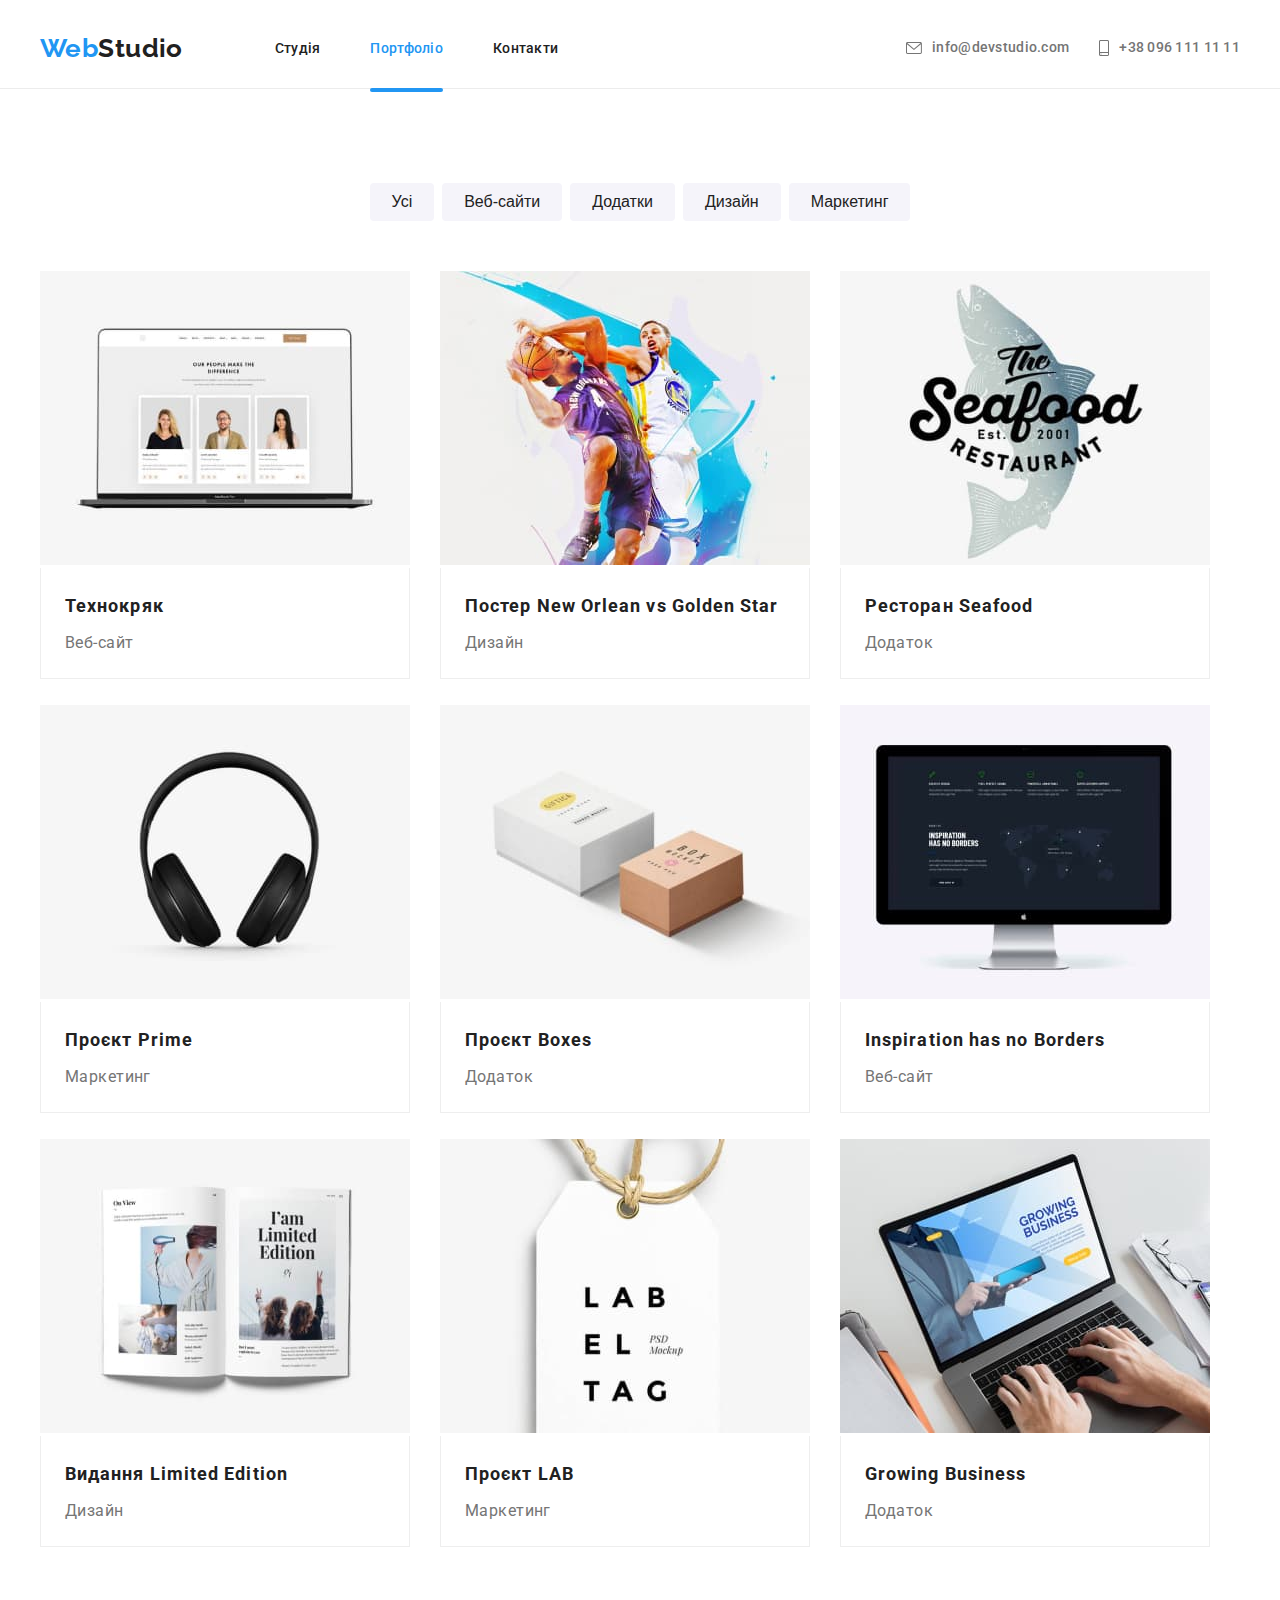
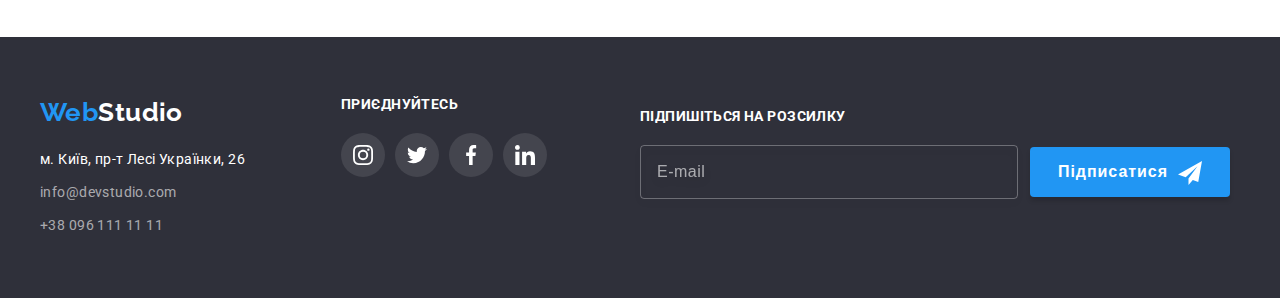
==== commit 4e88d0b6: "Адаптує секцію Examples в портфоліо сторінці" ====
--- a/portfolio.html
+++ b/portfolio.html
@@ -66,7 +66,7 @@
 
                 <!-- Examples -->
                 <ul class="works list">
-                    <li class="works-item">
+                    <li class="works-item work-example">
                         <a class="work-link" href="#">
                             <div class="description">
                                 <img class="img" src="./images/filtr.jpg" alt="Сторінка сайту" width="370" />
@@ -74,13 +74,13 @@
                                     функціоналу та сервісів. Все це дозволить відвідувачу отримати вичерпні відомості
                                     про компанію чи приватну особу.</p>
                             </div>
-                            <div class="content-border">
+                            <div class="content-border content-item">
                                 <h2 class="works-title">Технокряк</h2>
                                 <p class="works-text">Веб-сайт</p>
                             </div>
                         </a>
                     </li>
-                    <li class="works-item">
+                    <li class="works-item work-example">
                         <a class="work-link" href="#">
                             <div class="description">
                                 <img class="img" src="./images/filtr2.jpg" alt="Два баскетболіста" width="370" />
--- a/css/main.min.css
+++ b/css/main.min.css
@@ -1 +1 @@
-:root{--primary-text-color: #757575;--title-text-color: #212121;--hero-text-color: #FFFFFF;--acent-color: #2196F3;--filter-background-color: #F5F4FA;--cubic: cubic-bezier(0.4, 0, 0.2, 1)}ul{list-style:none;padding:0;margin:0}h1,h2,h3{margin:0}p{margin:0}.page{background-color:var(--hero-text-color);color:var(--primary-text-color);font-family:Roboto,sans-serif,Raleway,sans-serif;font-size:14px;letter-spacing:.03em;margin-left:auto;margin-right:auto}.container{width:100%;padding-left:15px;padding-right:15px;margin-left:auto;margin-right:auto}@media screen and (min-width: 480px){.container{max-width:480px}}@media screen and (min-width: 768px){.container{max-width:768px}}@media screen and (min-width: 1200px){.container{max-width:1200px}}.section{padding-top:60px;padding-bottom:60px}@media screen and (min-width: 1200px){.section{padding-top:94px;padding-bottom:94px}}.visually-hidden{position:absolute;white-space:nowrap;width:1px;height:1px;overflow:hidden;border:0;padding:0;clip:rect(0 0 0 0);clip-path:inset(50%);margin:-1px}.list{list-style:none}.button{color:var(--hero-text-color);background-color:var(--acent-color);box-shadow:0px 4px 4px rgba(0,0,0,.15);cursor:pointer;border-radius:4px;border:none;font-size:16px;line-height:1.88;letter-spacing:.06em;font-weight:700}.social-list{display:flex;align-items:center;justify-content:center;gap:10px}.social-link{width:44px;height:44px;display:flex;align-items:center;justify-content:center;border-radius:50%}.header{border-bottom:1px solid #ececec}.header__logo{color:var(--title-text-color);padding-top:16px;padding-bottom:16px}@media screen and (min-width: 768px){.header__logo{padding-top:26px;padding-bottom:26px}}@media screen and (min-width: 1200px){.header__logo{padding-top:24px;padding-bottom:25px}}@media screen and (min-width: 768px){.header__container{display:flex;align-items:center;justify-content:center}.header__nav{display:flex;align-items:center;justify-content:center}.header__list{display:flex;align-items:center;justify-content:center;gap:50px;margin-left:87px}.header__item{position:relative;color:var(--title-text-color);font-weight:500;line-height:1.14;letter-spacing:.02em;text-decoration:none;transition:color 250ms var(--cubic)}.header__item:hover,.header__item:focus{color:var(--acent-color)}.current{color:var(--acent-color)}.current:after{display:block;position:absolute;content:"";width:100%;height:4px;border-radius:2px;background-color:var(--acent-color);left:0;top:100%}.header__item{padding-top:32px;padding-bottom:32px}.header__contacts a{color:var(--primary-text-color);font-weight:500;line-height:1.14;letter-spacing:.02em;text-decoration:none;transition:color 250ms var(--cubic)}.header__contacts a:hover,.header__contacts a:focus{color:var(--acent-color)}.header__email,.contact__phone{display:flex;justify-content:center;align-items:center;gap:10px}.icon-mail,.icon-phone{fill:currentColor}}@media screen and (min-width: 768px)and (max-width: 1199.98px){.header__contacts{margin-left:auto;padding-top:21px;padding-bottom:21px}.header__email{margin-bottom:10px}}@media screen and (min-width: 1200px){.header__list{margin-left:92px}.header__contacts{display:flex;align-items:center;gap:30px;margin-left:auto}.header__item,.header__email,.contact__phone{padding-top:32px;padding-bottom:32px}}.logo{color:var(--acent-color);font-family:Raleway,sans-serif;font-weight:700;font-size:26px;line-height:1.19;text-decoration:none}.hero{background-color:#2f303a;background-image:linear-gradient(rgba(47, 48, 58, 0.4), rgba(47, 48, 58, 0.4)),url(../images/heroback.jpg);background-size:480px 400px;background-repeat:no-repeat;background-position:center;text-align:center;margin-left:auto;margin-right:auto;padding-top:118px;padding-bottom:118px}.hero__title{color:var(--hero-text-color);font-weight:900;font-size:26px;line-height:1.62;letter-spacing:.06em;text-transform:uppercase;text-align:center;margin-bottom:30px}.hero__btn{padding:10px 32px}@media screen and (min-width: 480px)and (max-width: 1199.98px){.hero{background-size:768px 400px}}@media screen and (min-width: 1200px){.hero{background-size:1600px 600px;padding-top:200px;padding-bottom:200px}.hero__title{font-size:44px;line-height:1.36}}.benefits__list{display:flex;flex-wrap:wrap;gap:30px}@media screen and (min-width: 1200px){.benefits__list{align-items:center;justify-content:center}}.benefits__item{width:100%;height:226px}@media screen and (min-width: 768px){.benefits__item{width:calc((100% - 30px)/2)}}@media screen and (min-width: 1200px){.benefits__item{width:calc((100% - 90px)/4)}}.svg-box{display:flex;align-items:center;justify-content:center;background-color:var(--filter-background-color);background-position:center;border-radius:4px;width:450px;height:120px;margin-bottom:30px}@media screen and (min-width: 768px){.svg-box{width:354px}}@media screen and (min-width: 1200px){.svg-box{width:270px}}.benefits__item-title{color:var(--title-text-color);font-weight:700;font-size:14px;line-height:1.14;text-transform:uppercase;margin-bottom:10px}.benefits__text{color:var(--primary-text-color);line-height:1.71}@media screen and (min-width: 768px){.benefits__text{width:354px}}@media screen and (min-width: 1200px){.benefits__text{width:270px;margin:0}}.services{display:none}@media screen and (min-width: 1200px){.services{display:flex;padding-top:0}.section__title{color:var(--title-text-color);font-weight:700;font-size:36px;line-height:1.17;text-align:center;margin-bottom:50px}.services__list{display:flex;align-items:center;gap:30px}.services__item{position:relative}.services__img{display:block;max-width:100%;height:auto}.services__description{position:absolute;color:var(--hero-text-color);background-color:rgba(47,48,58,.8);font-weight:700;font-size:14px;line-height:1.14;text-align:center;letter-spacing:.03em;text-transform:uppercase;width:370px;left:0;bottom:0;padding-top:27px;padding-bottom:27px}}.team{background-color:var(--filter-background-color);margin-left:auto;margin-right:auto}.team-tittle{color:var(--title-text-color);font-weight:700;font-size:28px;line-height:1.18;text-align:center;margin-bottom:30px}@media screen and (min-width: 1200px){.team-tittle{line-height:1.17;margin-bottom:50px;font-size:36px}}.team__list{display:flex;flex-wrap:wrap;gap:30px}@media screen and (min-width: 1200px){.team__list{display:flex;align-items:center}}.team__member{width:100%;height:622px;background-color:var(--hero-text-color);box-shadow:0px 1px 3px rgba(0,0,0,.12),0px 1px 1px rgba(0,0,0,.14),0px 2px 1px rgba(0,0,0,.2);border-radius:0px 0px 4px 4px}@media screen and (min-width: 768px){.team__member{width:calc((100% - 30px)/2);height:536px}}@media screen and (min-width: 1200px){.team__member{width:calc((100% - 90px)/4);height:428px}}.team__item{align-content:space-between;padding-top:30px;padding-bottom:24px}@media screen and (min-width: 1200px){.team__item{padding-bottom:30px}}.team__name{color:var(--title-text-color);font-weight:500;font-size:16px;line-height:1.19;text-align:center;margin-bottom:10px}.team__position{color:var(--primary-text-color);font-size:16px;line-height:1.19;text-align:center}.members-link{fill:#afb1b8;margin-top:16px;transition:background-color 250ms var(--cubic),fill 250ms var(--cubic)}.members-link:hover,.members-link:focus{background-color:var(--acent-color);fill:var(--hero-text-color)}.clients__title{color:var(--title-text-color);font-weight:700;font-size:28px;line-height:1.18;text-align:center;margin-bottom:30px}@media screen and (min-width: 1200px){.clients__title{font-size:36px;line-height:1.17;margin-bottom:50px}}.clients__list{display:flex;flex-wrap:wrap;align-items:center;justify-content:center;gap:30px;flex-basis:calc((100% - 30px)/2)}@media screen and (min-width: 768px){.clients__list{flex-basis:calc((100% - 60px)/3)}}@media screen and (min-width: 1200px){.clients__list{align-items:center;justify-content:center}}.company__link{width:210px;height:92px;display:flex;align-items:center;justify-content:center;fill:#afb1b8;border:1px solid #afb1b8;border-radius:4px;transition:fill 250ms var(--cubic),border 250ms var(--cubic)}.company__link:hover,.company__link:focus{fill:var(--acent-color);border:1px solid var(--acent-color)}@media screen and (min-width: 768px){.company__link{width:226px}}@media screen and (min-width: 1200px){.company__link{width:170px}}.footer{background-color:#2f303a;padding-top:60px;padding-bottom:60px;margin-left:auto;margin-right:auto}.footer__logo{color:var(--hero-text-color)}.address{margin-top:20px}.footer-content{text-align:center}@media screen and (min-width: 1200px){.footer-content{display:flex;align-items:baseline;text-align:left}}@media screen and (min-width: 768px){.footer__connection{display:flex;justify-content:center;align-content:space-between}}.contacts{width:231px;margin-left:auto;margin-right:auto;margin-bottom:60px}@media screen and (min-width: 1200px){.contacts{margin-bottom:0}}.location{color:var(--hero-text-color)}.address-title{color:rgba(255,255,255,.6)}.location,.address-title{font-style:normal;line-height:1.71;text-decoration:none;transition:color 250ms var(--cubic)}.address-list:not(:last-child){margin-bottom:8px}@media screen and (min-width: 1200px){.address-list:not(:last-child){margin-bottom:9px}}.coordinates .location:hover,.coordinates .location:focus{color:var(--acent-color)}.address-title:hover,.address-title:focus{color:var(--acent-color)}.join{margin-left:auto;margin-right:auto;margin-bottom:60px;width:206px}@media screen and (min-width: 1200px){.join{margin-left:70px}}.join-title{color:var(--hero-text-color);font-weight:700;font-size:14px;line-height:1.14;text-transform:uppercase;margin-bottom:20px}.network-link{fill:var(--hero-text-color);background-color:rgba(255,255,255,.1);transition:background-color 250ms var(--cubic)}.network-link:hover,.network-link:focus{background-color:var(--acent-color)}@media screen and (min-width: 1200px){.subscribe-form{margin-left:93px}}@media screen and (min-width: 1200px){.subscribe-items{display:flex;align-items:center;justify-content:center}}.subscribe-title{color:var(--hero-text-color);font-weight:700;font-size:14px;line-height:1.14;text-transform:uppercase;margin-bottom:20px}.subscribe-input{color:var(--hero-text-color);background-color:rgba(0,0,0,0);width:450px;height:50px;font-size:16px;line-height:1.25;border:1px solid rgba(255,255,255,.3);filter:drop-shadow(0px 4px 4px rgba(0, 0, 0, 0.15));border-radius:4px;margin-right:12px;margin-bottom:20px;padding-left:16px}@media screen and (min-width: 1200px){.subscribe-input{width:358px;margin-bottom:0}}.subscribe-input::placeholder{font-size:16px;line-height:1.25;letter-spacing:.03em;color:rgba(255,255,255,.6)}.subscribe-input:focus+.subscribe-label{color:rgba(0,0,0,0)}.subscribe-input:hover,.subscribe-input:focus{border-color:var(--acent-color)}.icon-letter{vertical-align:middle}.footer__btn{display:flex;align-items:center;justify-content:center;width:200px;height:50px;padding:10px 28px;margin-left:auto;margin-right:auto}.subscribe-btn-icon{margin-left:10px}.backdrop{position:fixed;top:0;left:0;width:100%;height:100%;background-color:rgba(0,0,0,.2);visibility:visible;opacity:1;transition:opacity 250ms var(--cubic),visibility 250ms var(--cubic)}.backdrop.is-hidden{visibility:hidden;opacity:0;pointer-events:none}.backdrop.is-hidden .modal{transform:scale(0.6) translate(-50%, -50%)}.modal{position:absolute;top:50%;left:50%;transform:translate(-50%, -50%) scale(1);width:528px;height:581px;padding:40px;border-radius:4px;background-color:var(--hero-text-color);box-shadow:0px 1px 3px rgba(0,0,0,.12),0px 1px 1px rgba(0,0,0,.14),0px 2px 1px rgba(0,0,0,.2);transition:transform 250ms var(--cubic)}.modal-title{font-weight:700;font-size:20px;line-height:1.15;text-align:center;text-align:center;color:var(--title-text-color);margin-bottom:12px}.modal-form{display:flex;flex-direction:column}.modal-label{display:block;font-size:12px;line-height:1.17;letter-spacing:.01em;color:var(--primary-text-color);margin-bottom:4px}.modal-input,.modal-textarea{border:1px solid rgba(33,33,33,.2);border-radius:4px;width:100%;transition:border-color 250ms var(--cubic)}.modal-input:hover,.modal-textarea:hover,.modal-input:focus,.modal-textarea:focus{border-color:var(--acent-color)}.modal-input:hover+.icon-form,.modal-input:focus+.icon-form{fill:var(--acent-color)}.modal-input{padding:11px 12px 11px 42px;outline:rgba(0,0,0,0);cursor:pointer}.modal-textarea{padding:12px 16px;height:120px;resize:none;outline:rgba(0,0,0,0)}.modal-textarea::placeholder{font-size:12px;line-height:1.15;letter-spacing:.01em}.form-group{position:relative;margin-bottom:10px;cursor:pointer}.form-box{margin-bottom:20px}.icon-form{position:absolute;fill:var(--title-text-color);top:50%;left:12px;transition:fill 250ms var(--cubic);pointer-events:none}.button-close{display:flex;position:absolute;align-items:center;justify-content:center;width:30px;height:30px;top:8px;right:8px;border:1px solid rgba(0,0,0,.1);border-radius:50%;background-color:var(--hero-text-color);cursor:pointer}.button-close:hover .icon-close,.button-close:focus .icon-close{fill:var(--acent-color)}.icon-close{position:absolute;fill:#000;transition:fill 250ms var(--cubic)}.checkbox-link{text-decoration:underline;color:var(--acent-color)}.check-label{display:flex;align-items:center;font-size:14px;line-height:1.71;color:var(--primary-text-color);margin:4px}.form-checkbox{display:flex;align-items:center;justify-content:center;width:16px;height:15px;border:2px solid var(--title-text-color);border-radius:3px;margin-left:12px;margin-right:8px}.form-agreement{display:flex;align-items:center;justify-content:center;margin-bottom:30px}.modal-checked:checked+.form-checkbox{background-color:var(--acent-color);border:none}.modal-checked:checked+.form-checkbox .icon-checked{opacity:1}.icon-checked{fill:var(--hero-text-color);opacity:0;width:11px;height:8px}.checkbox-text{font-size:14px;line-height:1.71;color:var(--primary-text-color);margin-right:5px;cursor:pointer}.checkbox-link{font-size:14px;line-height:normal;color:--acent-color;border-bottom:1px solid;text-decoration:none;cursor:pointer}.form-button{display:block;margin:0 auto;width:200px;height:50px;font-weight:700;font-size:16px;line-height:1.88;letter-spacing:.06em;color:var(--hero-text-color);background-color:var(--acent-color);box-shadow:0px 4px 4px rgba(0,0,0,.15);border-radius:4px;border:rgba(0,0,0,0);cursor:pointer;transition:background-color 250ms var(--cubic)}.form-button:hover,.form-button:focus{background-color:#188ce8}.form-checked{display:flex;align-items:center;margin-bottom:30px}.button-nav{display:flex;flex-wrap:wrap;align-items:left;justify-content:left;gap:8px;margin-bottom:40px}@media screen and (min-width: 768px){.button-nav{align-items:center;justify-content:center;margin-bottom:30px}}@media screen and (min-width: 1200px){.button-nav{margin-bottom:50px}}.button-nav-item{cursor:pointer;color:var(--title-text-color);background-color:var(--filter-background-color);font-weight:500;font-size:16px;line-height:1.62;border:rgba(0,0,0,0);padding:6px 22px;border-radius:4px;transition:color 250ms var(--cubic),background-color 250ms var(--cubic),box-shadow 250ms var(--cubic)}.button-nav-item:hover,.button-nav-item:focus{color:var(--hero-text-color);background-color:var(--acent-color);box-shadow:0px 3px 1px rgba(0,0,0,.1),0px 1px 2px rgba(0,0,0,.08),0px 2px 2px rgba(0,0,0,.12)}.description{position:relative;overflow:hidden}.description-text{position:absolute;padding:63px 24px;font-size:18px;line-height:1.56;letter-spacing:.03em;left:0;top:0;width:100%;height:100%;color:var(--hero-text-color);background-color:var(--acent-color);transform:translateY(100%);transition:transform 250ms var(--cubic)}.works-item:hover .description-text{transform:translateY(0)}.works{display:flex;flex-wrap:wrap;align-items:center;gap:30px}.work-link{text-decoration:none}.works-item{transition:transform 250ms var(--cubic),box-shadow 250ms var(--cubic)}.works-item:hover{box-shadow:0px 1px 1px rgba(0,0,0,.12),0px 4px 4px rgba(0,0,0,.06),1px 4px 6px rgba(0,0,0,.16)}.content-border{padding:20px 24px;border:1px solid #eee;border-top:rgba(0,0,0,0)}.works-title{color:var(--title-text-color);font-weight:700;font-size:18px;line-height:2;letter-spacing:.06em;margin-bottom:4px}.works-text{color:var(--primary-text-color);font-weight:400;font-size:16px;line-height:1.88}/*# sourceMappingURL=main.min.css.map */+:root{--primary-text-color: #757575;--title-text-color: #212121;--hero-text-color: #FFFFFF;--acent-color: #2196F3;--filter-background-color: #F5F4FA;--cubic: cubic-bezier(0.4, 0, 0.2, 1)}ul{list-style:none;padding:0;margin:0}h1,h2,h3{margin:0}p{margin:0}.page{background-color:var(--hero-text-color);color:var(--primary-text-color);font-family:Roboto,sans-serif,Raleway,sans-serif;font-size:14px;letter-spacing:.03em;margin-left:auto;margin-right:auto}.container{width:100%;padding-left:15px;padding-right:15px;margin-left:auto;margin-right:auto}@media screen and (min-width: 480px){.container{max-width:480px}}@media screen and (min-width: 768px){.container{max-width:768px}}@media screen and (min-width: 1200px){.container{max-width:1200px}}.section{padding-top:60px;padding-bottom:60px}@media screen and (min-width: 1200px){.section{padding-top:94px;padding-bottom:94px}}.visually-hidden{position:absolute;white-space:nowrap;width:1px;height:1px;overflow:hidden;border:0;padding:0;clip:rect(0 0 0 0);clip-path:inset(50%);margin:-1px}.list{list-style:none}.button{color:var(--hero-text-color);background-color:var(--acent-color);box-shadow:0px 4px 4px rgba(0,0,0,.15);cursor:pointer;border-radius:4px;border:none;font-size:16px;line-height:1.88;letter-spacing:.06em;font-weight:700}.social-list{display:flex;align-items:center;justify-content:center;gap:10px}.social-link{width:44px;height:44px;display:flex;align-items:center;justify-content:center;border-radius:50%}.header{border-bottom:1px solid #ececec}.header__logo{color:var(--title-text-color);padding-top:16px;padding-bottom:16px}@media screen and (min-width: 768px){.header__logo{padding-top:26px;padding-bottom:26px}}@media screen and (min-width: 1200px){.header__logo{padding-top:24px;padding-bottom:25px}}@media screen and (min-width: 768px){.header__container{display:flex;align-items:center;justify-content:center}.header__nav{display:flex;align-items:center;justify-content:center}.header__list{display:flex;align-items:center;justify-content:center;gap:50px;margin-left:87px}.header__item{position:relative;color:var(--title-text-color);font-weight:500;line-height:1.14;letter-spacing:.02em;text-decoration:none;transition:color 250ms var(--cubic)}.header__item:hover,.header__item:focus{color:var(--acent-color)}.current{color:var(--acent-color)}.current:after{display:block;position:absolute;content:"";width:100%;height:4px;border-radius:2px;background-color:var(--acent-color);left:0;top:100%}.header__item{padding-top:32px;padding-bottom:32px}.header__contacts a{color:var(--primary-text-color);font-weight:500;line-height:1.14;letter-spacing:.02em;text-decoration:none;transition:color 250ms var(--cubic)}.header__contacts a:hover,.header__contacts a:focus{color:var(--acent-color)}.header__email,.contact__phone{display:flex;justify-content:center;align-items:center;gap:10px}.icon-mail,.icon-phone{fill:currentColor}}@media screen and (min-width: 768px)and (max-width: 1199.98px){.header__contacts{margin-left:auto;padding-top:21px;padding-bottom:21px}.header__email{margin-bottom:10px}}@media screen and (min-width: 1200px){.header__list{margin-left:92px}.header__contacts{display:flex;align-items:center;gap:30px;margin-left:auto}.header__item,.header__email,.contact__phone{padding-top:32px;padding-bottom:32px}}.logo{color:var(--acent-color);font-family:Raleway,sans-serif;font-weight:700;font-size:26px;line-height:1.19;text-decoration:none}.hero{background-color:#2f303a;background-image:linear-gradient(rgba(47, 48, 58, 0.4), rgba(47, 48, 58, 0.4)),url(../images/heroback.jpg);background-size:480px 400px;background-repeat:no-repeat;background-position:center;text-align:center;margin-left:auto;margin-right:auto;padding-top:118px;padding-bottom:118px}.hero__title{color:var(--hero-text-color);font-weight:900;font-size:26px;line-height:1.62;letter-spacing:.06em;text-transform:uppercase;text-align:center;margin-bottom:30px}.hero__btn{padding:10px 32px}@media screen and (min-width: 480px)and (max-width: 1199.98px){.hero{background-size:768px 400px}}@media screen and (min-width: 1200px){.hero{background-size:1600px 600px;padding-top:200px;padding-bottom:200px}.hero__title{font-size:44px;line-height:1.36}}.benefits__list{display:flex;flex-wrap:wrap;gap:30px}@media screen and (min-width: 1200px){.benefits__list{align-items:center;justify-content:center}}.benefits__item{width:100%;height:226px}@media screen and (min-width: 768px){.benefits__item{width:calc((100% - 30px)/2)}}@media screen and (min-width: 1200px){.benefits__item{width:calc((100% - 90px)/4)}}.svg-box{display:flex;align-items:center;justify-content:center;background-color:var(--filter-background-color);background-position:center;border-radius:4px;width:450px;height:120px;margin-bottom:30px}@media screen and (min-width: 768px){.svg-box{width:354px}}@media screen and (min-width: 1200px){.svg-box{width:270px}}.benefits__item-title{color:var(--title-text-color);font-weight:700;font-size:14px;line-height:1.14;text-transform:uppercase;margin-bottom:10px}.benefits__text{color:var(--primary-text-color);line-height:1.71}@media screen and (min-width: 768px){.benefits__text{width:354px}}@media screen and (min-width: 1200px){.benefits__text{width:270px;margin:0}}.services{display:none}@media screen and (min-width: 1200px){.services{display:flex;padding-top:0}.section__title{color:var(--title-text-color);font-weight:700;font-size:36px;line-height:1.17;text-align:center;margin-bottom:50px}.services__list{display:flex;align-items:center;gap:30px}.services__item{position:relative}.services__img{display:block;max-width:100%;height:auto}.services__description{position:absolute;color:var(--hero-text-color);background-color:rgba(47,48,58,.8);font-weight:700;font-size:14px;line-height:1.14;text-align:center;letter-spacing:.03em;text-transform:uppercase;width:370px;left:0;bottom:0;padding-top:27px;padding-bottom:27px}}.team{background-color:var(--filter-background-color);margin-left:auto;margin-right:auto}.team-tittle{color:var(--title-text-color);font-weight:700;font-size:28px;line-height:1.18;text-align:center;margin-bottom:30px}@media screen and (min-width: 1200px){.team-tittle{line-height:1.17;margin-bottom:50px;font-size:36px}}.team__list{display:flex;flex-wrap:wrap;gap:30px}@media screen and (min-width: 1200px){.team__list{display:flex;align-items:center}}.team__member{width:100%;height:622px;background-color:var(--hero-text-color);box-shadow:0px 1px 3px rgba(0,0,0,.12),0px 1px 1px rgba(0,0,0,.14),0px 2px 1px rgba(0,0,0,.2);border-radius:0px 0px 4px 4px}@media screen and (min-width: 768px){.team__member{width:calc((100% - 30px)/2);height:536px}}@media screen and (min-width: 1200px){.team__member{width:calc((100% - 90px)/4);height:428px}}.team__item{align-content:space-between;padding-top:30px;padding-bottom:24px}@media screen and (min-width: 1200px){.team__item{padding-bottom:30px}}.team__name{color:var(--title-text-color);font-weight:500;font-size:16px;line-height:1.19;text-align:center;margin-bottom:10px}.team__position{color:var(--primary-text-color);font-size:16px;line-height:1.19;text-align:center}.members-link{fill:#afb1b8;margin-top:16px;transition:background-color 250ms var(--cubic),fill 250ms var(--cubic)}.members-link:hover,.members-link:focus{background-color:var(--acent-color);fill:var(--hero-text-color)}.clients__title{color:var(--title-text-color);font-weight:700;font-size:28px;line-height:1.18;text-align:center;margin-bottom:30px}@media screen and (min-width: 1200px){.clients__title{font-size:36px;line-height:1.17;margin-bottom:50px}}.clients__list{display:flex;flex-wrap:wrap;align-items:center;justify-content:center;gap:30px;flex-basis:calc((100% - 30px)/2)}@media screen and (min-width: 768px){.clients__list{flex-basis:calc((100% - 60px)/3)}}@media screen and (min-width: 1200px){.clients__list{align-items:center;justify-content:center}}.company__link{width:210px;height:92px;display:flex;align-items:center;justify-content:center;fill:#afb1b8;border:1px solid #afb1b8;border-radius:4px;transition:fill 250ms var(--cubic),border 250ms var(--cubic)}.company__link:hover,.company__link:focus{fill:var(--acent-color);border:1px solid var(--acent-color)}@media screen and (min-width: 768px){.company__link{width:226px}}@media screen and (min-width: 1200px){.company__link{width:170px}}.footer{background-color:#2f303a;padding-top:60px;padding-bottom:60px;margin-left:auto;margin-right:auto}.footer__logo{color:var(--hero-text-color)}.address{margin-top:20px}.footer-content{text-align:center}@media screen and (min-width: 1200px){.footer-content{display:flex;align-items:baseline;text-align:left}}@media screen and (min-width: 768px){.footer__connection{display:flex;justify-content:center;align-content:space-between}}.contacts{width:231px;margin-left:auto;margin-right:auto;margin-bottom:60px}@media screen and (min-width: 1200px){.contacts{margin-bottom:0}}.location{color:var(--hero-text-color)}.address-title{color:rgba(255,255,255,.6)}.location,.address-title{font-style:normal;line-height:1.71;text-decoration:none;transition:color 250ms var(--cubic)}.address-list:not(:last-child){margin-bottom:8px}@media screen and (min-width: 1200px){.address-list:not(:last-child){margin-bottom:9px}}.coordinates .location:hover,.coordinates .location:focus{color:var(--acent-color)}.address-title:hover,.address-title:focus{color:var(--acent-color)}.join{margin-left:auto;margin-right:auto;margin-bottom:60px;width:206px}@media screen and (min-width: 1200px){.join{margin-left:70px}}.join-title{color:var(--hero-text-color);font-weight:700;font-size:14px;line-height:1.14;text-transform:uppercase;margin-bottom:20px}.network-link{fill:var(--hero-text-color);background-color:rgba(255,255,255,.1);transition:background-color 250ms var(--cubic)}.network-link:hover,.network-link:focus{background-color:var(--acent-color)}@media screen and (min-width: 1200px){.subscribe-form{margin-left:93px}}@media screen and (min-width: 1200px){.subscribe-items{display:flex;align-items:center;justify-content:center}}.subscribe-title{color:var(--hero-text-color);font-weight:700;font-size:14px;line-height:1.14;text-transform:uppercase;margin-bottom:20px}.subscribe-input{color:var(--hero-text-color);background-color:rgba(0,0,0,0);width:450px;height:50px;font-size:16px;line-height:1.25;border:1px solid rgba(255,255,255,.3);filter:drop-shadow(0px 4px 4px rgba(0, 0, 0, 0.15));border-radius:4px;margin-right:12px;margin-bottom:20px;padding-left:16px}@media screen and (min-width: 1200px){.subscribe-input{width:358px;margin-bottom:0}}.subscribe-input::placeholder{font-size:16px;line-height:1.25;letter-spacing:.03em;color:rgba(255,255,255,.6)}.subscribe-input:focus+.subscribe-label{color:rgba(0,0,0,0)}.subscribe-input:hover,.subscribe-input:focus{border-color:var(--acent-color)}.icon-letter{vertical-align:middle}.footer__btn{display:flex;align-items:center;justify-content:center;width:200px;height:50px;padding:10px 28px;margin-left:auto;margin-right:auto}.subscribe-btn-icon{margin-left:10px}.backdrop{position:fixed;top:0;left:0;width:100%;height:100%;background-color:rgba(0,0,0,.2);visibility:visible;opacity:1;transition:opacity 250ms var(--cubic),visibility 250ms var(--cubic)}.backdrop.is-hidden{visibility:hidden;opacity:0;pointer-events:none}.backdrop.is-hidden .modal{transform:scale(0.6) translate(-50%, -50%)}.modal{position:absolute;top:50%;left:50%;transform:translate(-50%, -50%) scale(1);width:528px;height:581px;padding:40px;border-radius:4px;background-color:var(--hero-text-color);box-shadow:0px 1px 3px rgba(0,0,0,.12),0px 1px 1px rgba(0,0,0,.14),0px 2px 1px rgba(0,0,0,.2);transition:transform 250ms var(--cubic)}.modal-title{font-weight:700;font-size:20px;line-height:1.15;text-align:center;text-align:center;color:var(--title-text-color);margin-bottom:12px}.modal-form{display:flex;flex-direction:column}.modal-label{display:block;font-size:12px;line-height:1.17;letter-spacing:.01em;color:var(--primary-text-color);margin-bottom:4px}.modal-input,.modal-textarea{border:1px solid rgba(33,33,33,.2);border-radius:4px;width:100%;transition:border-color 250ms var(--cubic)}.modal-input:hover,.modal-textarea:hover,.modal-input:focus,.modal-textarea:focus{border-color:var(--acent-color)}.modal-input:hover+.icon-form,.modal-input:focus+.icon-form{fill:var(--acent-color)}.modal-input{padding:11px 12px 11px 42px;outline:rgba(0,0,0,0);cursor:pointer}.modal-textarea{padding:12px 16px;height:120px;resize:none;outline:rgba(0,0,0,0)}.modal-textarea::placeholder{font-size:12px;line-height:1.15;letter-spacing:.01em}.form-group{position:relative;margin-bottom:10px;cursor:pointer}.form-box{margin-bottom:20px}.icon-form{position:absolute;fill:var(--title-text-color);top:50%;left:12px;transition:fill 250ms var(--cubic);pointer-events:none}.button-close{display:flex;position:absolute;align-items:center;justify-content:center;width:30px;height:30px;top:8px;right:8px;border:1px solid rgba(0,0,0,.1);border-radius:50%;background-color:var(--hero-text-color);cursor:pointer}.button-close:hover .icon-close,.button-close:focus .icon-close{fill:var(--acent-color)}.icon-close{position:absolute;fill:#000;transition:fill 250ms var(--cubic)}.checkbox-link{text-decoration:underline;color:var(--acent-color)}.check-label{display:flex;align-items:center;font-size:14px;line-height:1.71;color:var(--primary-text-color);margin:4px}.form-checkbox{display:flex;align-items:center;justify-content:center;width:16px;height:15px;border:2px solid var(--title-text-color);border-radius:3px;margin-left:12px;margin-right:8px}.form-agreement{display:flex;align-items:center;justify-content:center;margin-bottom:30px}.modal-checked:checked+.form-checkbox{background-color:var(--acent-color);border:none}.modal-checked:checked+.form-checkbox .icon-checked{opacity:1}.icon-checked{fill:var(--hero-text-color);opacity:0;width:11px;height:8px}.checkbox-text{font-size:14px;line-height:1.71;color:var(--primary-text-color);margin-right:5px;cursor:pointer}.checkbox-link{font-size:14px;line-height:normal;color:--acent-color;border-bottom:1px solid;text-decoration:none;cursor:pointer}.form-button{display:block;margin:0 auto;width:200px;height:50px;font-weight:700;font-size:16px;line-height:1.88;letter-spacing:.06em;color:var(--hero-text-color);background-color:var(--acent-color);box-shadow:0px 4px 4px rgba(0,0,0,.15);border-radius:4px;border:rgba(0,0,0,0);cursor:pointer;transition:background-color 250ms var(--cubic)}.form-button:hover,.form-button:focus{background-color:#188ce8}.form-checked{display:flex;align-items:center;margin-bottom:30px}.button-nav{display:flex;flex-wrap:wrap;max-width:326px;gap:8px;margin-bottom:40px}@media screen and (min-width: 768px){.button-nav{max-width:575px;align-items:center;justify-content:center;margin-bottom:30px;margin-left:auto;margin-right:auto}}@media screen and (min-width: 1200px){.button-nav{margin-bottom:50px}}.button-nav-item{cursor:pointer;color:var(--title-text-color);background-color:var(--filter-background-color);font-weight:500;font-size:16px;line-height:1.62;border:rgba(0,0,0,0);padding:6px 22px;border-radius:4px;transition:color 250ms var(--cubic),background-color 250ms var(--cubic),box-shadow 250ms var(--cubic)}.button-nav-item:hover,.button-nav-item:focus{color:var(--hero-text-color);background-color:var(--acent-color);box-shadow:0px 3px 1px rgba(0,0,0,.1),0px 1px 2px rgba(0,0,0,.08),0px 2px 2px rgba(0,0,0,.12)}.description{position:relative;overflow:hidden}.description-text{position:absolute;padding:63px 24px;font-size:18px;line-height:1.56;letter-spacing:.03em;left:0;top:0;width:100%;height:100%;color:var(--hero-text-color);background-color:var(--acent-color);transform:translateY(100%);transition:transform 250ms var(--cubic)}.works-item:hover .description-text{transform:translateY(0)}.works{display:flex;flex-wrap:wrap;align-items:center;gap:30px}@media screen and (min-width: 768px){.works{flex-basis:calc((100% - 30px)/2)}}@media screen and (min-width: 1200px){.works{flex-basis:calc((100% - 60px)/3)}}.work-link{text-decoration:none}.works-item{width:450px;height:404px;transition:transform 250ms var(--cubic),box-shadow 250ms var(--cubic)}@media screen and (min-width: 768px){.works-item{width:354px}}@media screen and (min-width: 1200px){.works-item{width:370px}}.works-item:hover{box-shadow:0px 1px 1px rgba(0,0,0,.12),0px 4px 4px rgba(0,0,0,.06),1px 4px 6px rgba(0,0,0,.16)}.content-border{padding:20px 24px;border:1px solid #eee;border-top:rgba(0,0,0,0)}@media screen and (min-width: 768px)and (max-width: 1199.98px){.content-item{height:146px}.work-example{height:440px}}.works-title{color:var(--title-text-color);font-weight:700;font-size:18px;line-height:2;letter-spacing:.06em;margin-bottom:4px}.works-text{color:var(--primary-text-color);font-weight:400;font-size:16px;line-height:1.88}/*# sourceMappingURL=main.min.css.map */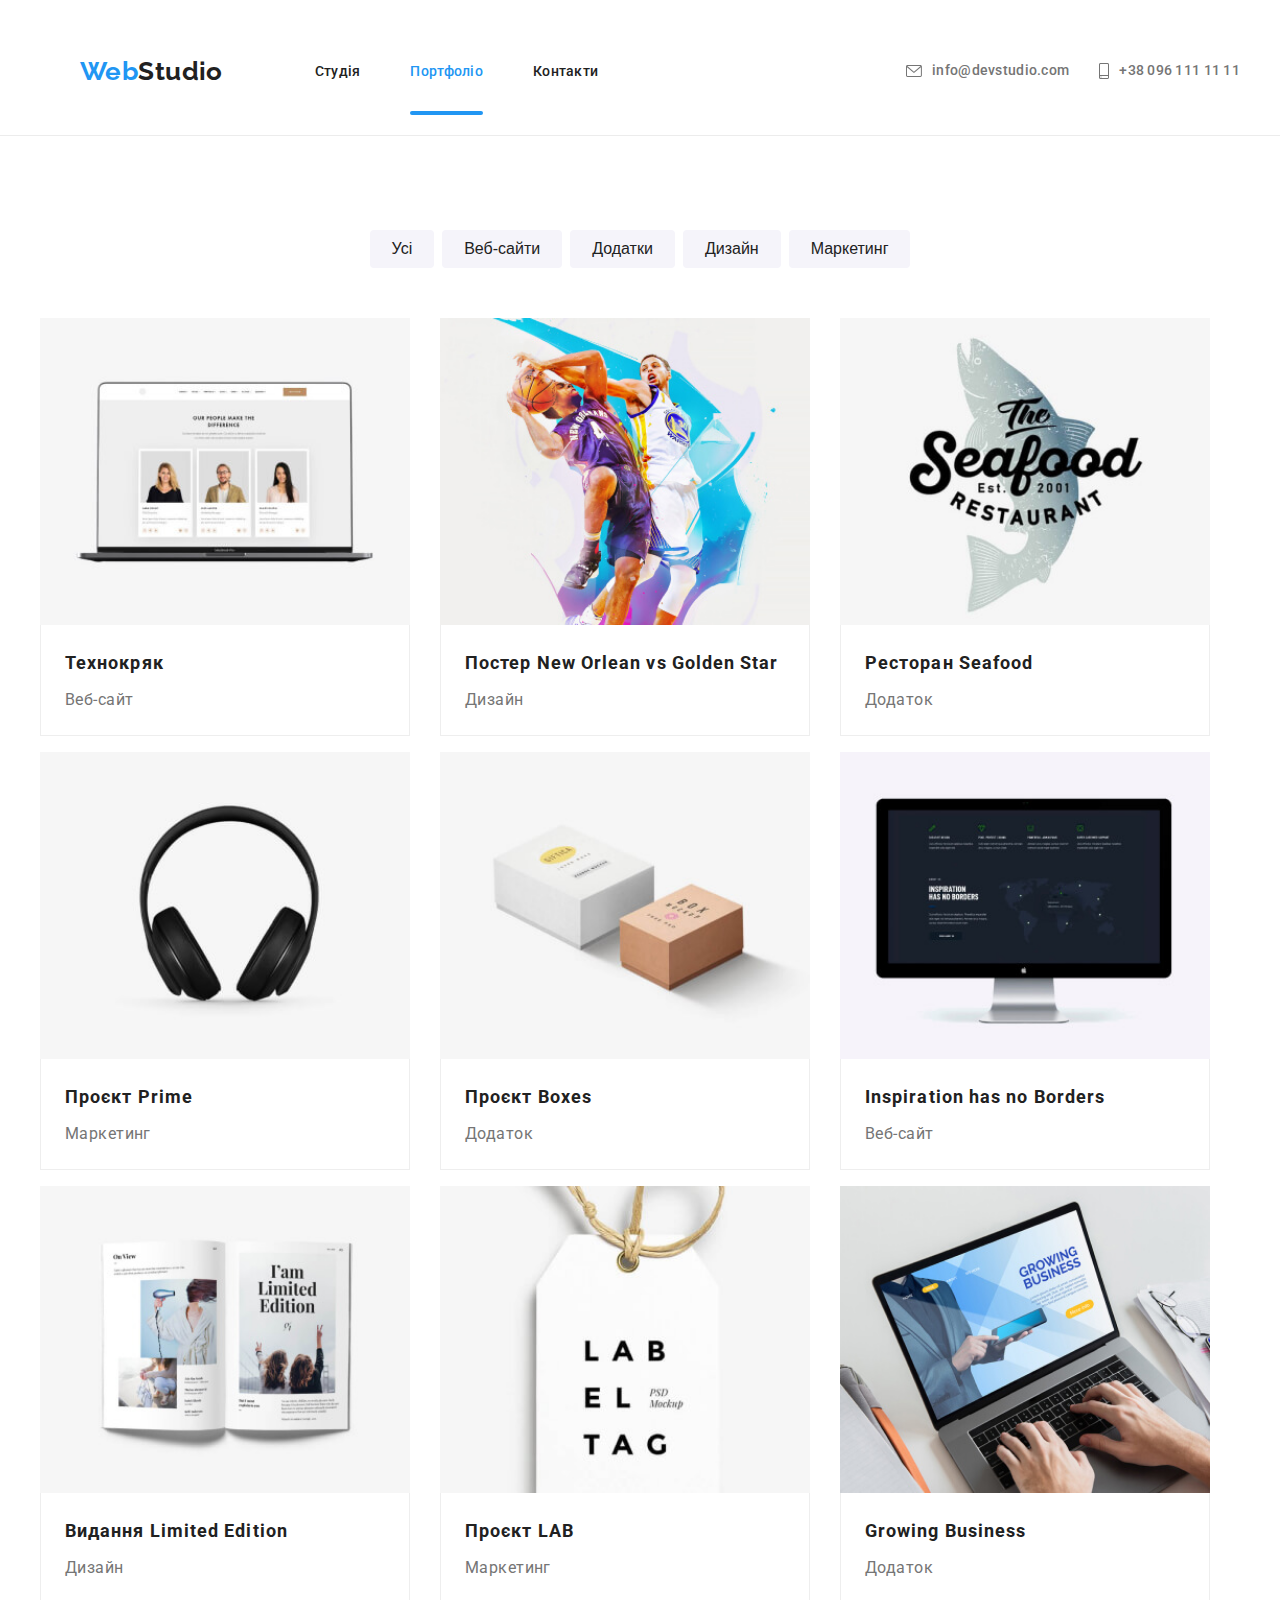
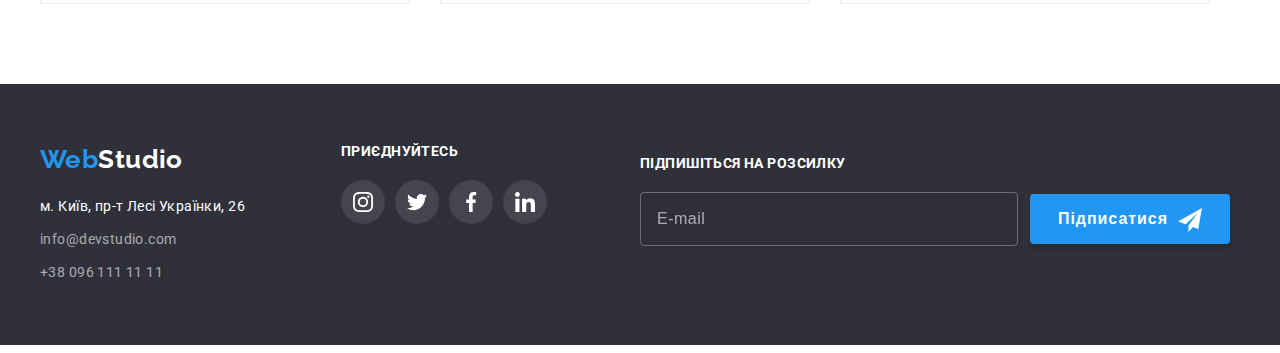
==== commit 1a0eff11: "Завантажує фотографії у всі секції" ====
--- a/portfolio.html
+++ b/portfolio.html
@@ -69,7 +69,21 @@
                     <li class="works-item work-example">
                         <a class="work-link" href="#">
                             <div class="description">
-                                <img class="img" src="./images/filtr.jpg" alt="Сторінка сайту" width="370" />
+                                <picture>
+                                    <source 
+                                    srcset="./images/portfolio/mobile-img1.jpg 1x, ./images/portfolio/mobile-img1@2x.jpg 2x" 
+                                    type="image/jpeg"
+                                    media="(max-width: 767px)" />
+                                    <source 
+                                    srcset="./images/portfolio/tablet-img1.jpg 1x, ./images/portfolio/tablet-img1@2x.jpg 2x" 
+                                    type="image/jpeg"
+                                    media="(min-width: 768px)" />
+                                    <source 
+                                    srcset="./images/portfolio/desk-img1.jpg 1x, ./images/portfolio/desk-img1@2x.jpg 2x" 
+                                    type="image/jpeg"
+                                    media="(min-width: 1200px)" />
+                                    <img class="img" src="./images/portfolio/mobile-img1.jpg" alt="Сторінка сайту" width="370" />
+                                </picture>
                                 <p class="description-text">Ресурс пропонує комплексні пропозиції з різним рівнем
                                     функціоналу та сервісів. Все це дозволить відвідувачу отримати вичерпні відомості
                                     про компанію чи приватну особу.</p>
@@ -83,7 +97,21 @@
                     <li class="works-item work-example">
                         <a class="work-link" href="#">
                             <div class="description">
-                                <img class="img" src="./images/filtr2.jpg" alt="Два баскетболіста" width="370" />
+                                <picture>
+                                    <source 
+                                    srcset="./images/portfolio/mobile-img2.jpg 1x, ./images/portfolio/mobile-img2@2x.jpg 2x" 
+                                    type="image/jpeg"
+                                    media="(max-width: 767px)" />
+                                    <source 
+                                    srcset="./images/portfolio/tablet-img2.jpg 1x, ./images/portfolio/tablet-img2@2x.jpg 2x" 
+                                    type="image/jpeg"
+                                    media="(min-width: 768px)" />
+                                    <source 
+                                    srcset="./images/portfolio/desk-img2.jpg 1x, ./images/portfolio/desk-img2@2x.jpg 2x" 
+                                    type="image/jpeg"
+                                    media="(min-width: 1200px)" />
+                                    <img class="img" src="./images/portfolio/mobile-img2.jpg" alt="Два баскетболіста" width="370" />
+                                </picture>
                                 <p class="description-text">Ресурс пропонує комплексні пропозиції з різним рівнем функціоналу та сервісів. Все це
                                     дозволить відвідувачу отримати вичерпні відомості про компанію чи приватну особу.
                                 </p>
@@ -97,7 +125,21 @@
                     <li class="works-item">
                         <a class="work-link" href="#">
                             <div class="description">
-                                <img class="img" src="./images/filtr3.jpg" alt="Лого ресторану" width="370" />
+                                <picture>
+                                    <source
+                                    srcset="./images/portfolio/mobile-img3.jpg 1x, ./images/portfolio/mobile-img3@2x.jpg 2x" 
+                                    type="image/jpeg"
+                                    media="(max-width: 767px)" />
+                                    <source
+                                    srcset="./images/portfolio/tablet-img3.jpg 1x, ./images/portfolio/tablet-img3@2x.jpg 2x" 
+                                    type="image/jpeg"
+                                    media="(min-width: 768px)" />
+                                    <source
+                                    srcset="./images/portfolio/desk-img3.jpg 1x, ./images/portfolio/desk-img3@2x.jpg 2x" 
+                                    type="image/jpeg"
+                                    media="(min-width: 1200px)" />
+                                    <img class="img" src="./images/portfolio/mobile-img3.jpg" alt="Лого ресторану" width="370" />
+                                </picture>
                                 <p class="description-text">Ресурс пропонує комплексні пропозиції з різним рівнем функціоналу та сервісів. Все це
                                     дозволить відвідувачу отримати вичерпні відомості про компанію чи приватну особу.
                                 </p>
@@ -111,7 +153,21 @@
                     <li class="works-item">
                         <a class="work-link" href="#">
                             <div class="description">
-                                <img class="img" src="./images/filtr4.jpg" alt="Навушники" width="370" />
+                                <picture>
+                                    <source 
+                                    srcset="./images/portfolio/mobile-img4.jpg 1x, ./images/portfolio/mobile-img4@2x.jpg 2x" 
+                                    type="image/jpeg"
+                                    media="(max-width: 767px)" />
+                                    <source 
+                                    srcset="./images/portfolio/tablet-img4.jpg 1x, ./images/portfolio/tablet-img4@2x.jpg 2x" 
+                                    type="image/jpeg"
+                                    media="(min-width: 768px)" />
+                                    <source 
+                                    srcset="./images/portfolio/desk-img4.jpg 1x, ./images/portfolio/desk-img4@2x.jpg 2x" 
+                                    type="image/jpeg"
+                                    media="(min-width: 1200px)" />
+                                    <img class="img" src="./images/portfolio/mobile-img4.jpg" alt="Навушники" width="370" />
+                                </picture>
                                 <p class="description-text">Ресурс пропонує комплексні пропозиції з різним рівнем функціоналу та сервісів. Все це
                                     дозволить відвідувачу отримати вичерпні відомості про компанію чи приватну особу.
                                 </p>
@@ -125,7 +181,21 @@
                     <li class="works-item">
                         <a class="work-link" href="#">
                             <div class="description">
-                                <img class="img" src="./images/filtr5.jpg" alt="Дві коробки" width="370" />
+                                <picture>
+                                    <source 
+                                    srcset="./images/portfolio/mobile-img5.jpg 1x, ./images/portfolio/mobile-img5@2x.jpg 2x" 
+                                    type="image/jpeg"
+                                    media="(max-width: 767px)" />
+                                    <source 
+                                    srcset="./images/portfolio/tablet-img5.jpg 1x, ./images/portfolio/tablet-img5@2x.jpg 2x" 
+                                    type="image/jpeg"
+                                    media="(min-width: 768px)" />
+                                    <source 
+                                    srcset="./images/portfolio/desk-img5.jpg 1x, ./images/portfolio/desk-img5@2x.jpg 2x" 
+                                    type="image/jpeg"
+                                    media="(min-width: 1200px)" />
+                                    <img class="img" src="./images/portfolio/mobile-img5.jpg" alt="Дві коробки" width="370" />
+                                </picture>
                                 <p class="description-text">Ресурс пропонує комплексні пропозиції з різним рівнем функціоналу та сервісів. Все це
                                     дозволить відвідувачу отримати вичерпні відомості про компанію чи приватну особу.
                                 </p>
@@ -139,7 +209,21 @@
                     <li class="works-item">
                         <a class="work-link" href="#">
                             <div class="description">
-                                <img class="img" src="./images/filtr6.jpg" alt="Увімкнений монітор" width="370" />
+                                <picture>
+                                    <source 
+                                    srcset="./images/portfolio/mobile-img6.jpg 1x, ./images/portfolio/mobile-img6@2x.jpg 2x" 
+                                    type="image/jpeg"
+                                    media="(max-width: 767px)" />
+                                    <source 
+                                    srcset="./images/portfolio/tablet-img6.jpg 1x, ./images/portfolio/tablet-img6@2x.jpg 2x" 
+                                    type="image/jpeg"
+                                    media="(min-width: 768px)" />
+                                    <source 
+                                    srcset="./images/portfolio/desk-img6.jpg 1x, ./images/portfolio/desk-img6@2x.jpg 2x" 
+                                    type="image/jpeg"
+                                    media="(min-width: 1200px)" />
+                                    <img class="img" src="./images/portfolio/mobile-img6.jpg" alt="Увімкнений монітор" width="370" />
+                                </picture>
                                 <p class="description-text">Ресурс пропонує комплексні пропозиції з різним рівнем функціоналу та сервісів. Все це
                                     дозволить відвідувачу отримати вичерпні відомості про компанію чи приватну особу.
                                 </p>
@@ -153,7 +237,21 @@
                     <li class="works-item">
                         <a class="work-link" href="#">
                             <div class="description">
-                                <img class="img" src="./images/filtr7.jpg" alt="Розгорнутий журнал" width="370" />
+                                <picture>
+                                    <source 
+                                    srcset="./images/portfolio/mobile-img7.jpg 1x, ./images/portfolio/mobile-img7@2x.jpg 2x" 
+                                    type="image/jpeg"
+                                    media="(max-width: 767px)" />
+                                    <source 
+                                    srcset="./images/portfolio/tablet-img7.jpg 1x, ./images/portfolio/tablet-img7@2x.jpg 2x" 
+                                    type="image/jpeg"
+                                    media="(min-width: 768px)" />
+                                    <source 
+                                    srcset="./images/portfolio/desk-img7.jpg 1x, ./images/portfolio/desk-img7@2x.jpg 2x" 
+                                    type="image/jpeg"
+                                    media="(min-width: 1200px)" />
+                                    <img class="img" src="./images/portfolio/mobile-img7.jpg" alt="Розгорнутий журнал" width="370" />
+                                </picture>
                                 <p class="description-text">Ресурс пропонує комплексні пропозиції з різним рівнем функціоналу та сервісів. Все це
                                     дозволить відвідувачу отримати вичерпні відомості про компанію чи приватну особу.
                                 </p>
@@ -167,7 +265,21 @@
                     <li class="works-item">
                         <a class="work-link" href="#">
                             <div class="description">
-                                <img class="img" src="./images/filtr8.jpg" alt="Лейбл" width="370" />
+                                <picture>
+                                    <source 
+                                    srcset="./images/portfolio/mobile-img8.jpg 1x, ./images/portfolio/mobile-img8@2x.jpg 2x" 
+                                    type="image/jpeg"
+                                    media="(max-width: 767px)" />
+                                    <source 
+                                    srcset="./images/portfolio/tablet-img8.jpg 1x, ./images/portfolio/tablet-img8@2x.jpg 2x" 
+                                    type="image/jpeg"
+                                    media="(min-width: 768px)" />
+                                    <source 
+                                    srcset="./images/portfolio/desk-img8.jpg 1x, ./images/portfolio/desk-img8@2x.jpg 2x" 
+                                    type="image/jpeg"
+                                    media="(min-width: 1200px)" />
+                                    <img class="img" src="./images/portfolio/mobile-img8.jpg" alt="Лейбл" width="370" />
+                                </picture>
                                 <p class="description-text">Ресурс пропонує комплексні пропозиції з різним рівнем функціоналу та сервісів. Все це
                                     дозволить відвідувачу отримати вичерпні відомості про компанію чи приватну особу.
                                 </p>
@@ -181,8 +293,19 @@
                     <li class="works-item">
                         <a class="work-link" href="#">
                             <div class="description">
-                                <img class="img" src="./images/filtr9.jpg" alt="Руки на клавіатурі ноутбука"
-                                    width="370" />
+                                <picture>
+                                    <source 
+                                    srcset="./images/portfolio/mobile-img9.jpg 1x, ./images/portfolio/mobile-img9@2x.jpg 2x" type="image/jpeg"
+                                    media="(max-width: 767px)" />
+                                    <source 
+                                    srcset="./images/portfolio/tablet-img9.jpg 1x, ./images/portfolio/tablet-img9@2x.jpg 2x" type="image/jpeg"
+                                    media="(min-width: 768px)" />
+                                    <source 
+                                    srcset="./images/portfolio/desk-img9.jpg 1x, ./images/portfolio/desk-img9@2x.jpg 2x" type="image/jpeg"
+                                    media="(min-width: 1200px)" />
+                                    <img class="img" src="./images/portfolio/mobile-img9.jpg" alt="Руки на клавіатурі ноутбука" width="370" />
+                                </picture>
+                                
                                 <p class="description-text">Ресурс пропонує комплексні пропозиції з різним рівнем функціоналу та сервісів. Все це
                                     дозволить відвідувачу отримати вичерпні відомості про компанію чи приватну особу.
                                 </p>
--- a/css/main.min.css
+++ b/css/main.min.css
@@ -1 +1 @@
-:root{--primary-text-color: #757575;--title-text-color: #212121;--hero-text-color: #FFFFFF;--acent-color: #2196F3;--filter-background-color: #F5F4FA;--cubic: cubic-bezier(0.4, 0, 0.2, 1)}ul{list-style:none;padding:0;margin:0}h1,h2,h3{margin:0}p{margin:0}.page{background-color:var(--hero-text-color);color:var(--primary-text-color);font-family:Roboto,sans-serif,Raleway,sans-serif;font-size:14px;letter-spacing:.03em;margin-left:auto;margin-right:auto}.container{width:100%;padding-left:15px;padding-right:15px;margin-left:auto;margin-right:auto}@media screen and (min-width: 480px){.container{max-width:480px}}@media screen and (min-width: 768px){.container{max-width:768px}}@media screen and (min-width: 1200px){.container{max-width:1200px}}.section{padding-top:60px;padding-bottom:60px}@media screen and (min-width: 1200px){.section{padding-top:94px;padding-bottom:94px}}.visually-hidden{position:absolute;white-space:nowrap;width:1px;height:1px;overflow:hidden;border:0;padding:0;clip:rect(0 0 0 0);clip-path:inset(50%);margin:-1px}.list{list-style:none}.button{color:var(--hero-text-color);background-color:var(--acent-color);box-shadow:0px 4px 4px rgba(0,0,0,.15);cursor:pointer;border-radius:4px;border:none;font-size:16px;line-height:1.88;letter-spacing:.06em;font-weight:700}.social-list{display:flex;align-items:center;justify-content:center;gap:10px}.social-link{width:44px;height:44px;display:flex;align-items:center;justify-content:center;border-radius:50%}.header{border-bottom:1px solid #ececec}.header__logo{color:var(--title-text-color);padding-top:16px;padding-bottom:16px}@media screen and (min-width: 768px){.header__logo{padding-top:26px;padding-bottom:26px}}@media screen and (min-width: 1200px){.header__logo{padding-top:24px;padding-bottom:25px}}@media screen and (min-width: 768px){.header__container{display:flex;align-items:center;justify-content:center}.header__nav{display:flex;align-items:center;justify-content:center}.header__list{display:flex;align-items:center;justify-content:center;gap:50px;margin-left:87px}.header__item{position:relative;color:var(--title-text-color);font-weight:500;line-height:1.14;letter-spacing:.02em;text-decoration:none;transition:color 250ms var(--cubic)}.header__item:hover,.header__item:focus{color:var(--acent-color)}.current{color:var(--acent-color)}.current:after{display:block;position:absolute;content:"";width:100%;height:4px;border-radius:2px;background-color:var(--acent-color);left:0;top:100%}.header__item{padding-top:32px;padding-bottom:32px}.header__contacts a{color:var(--primary-text-color);font-weight:500;line-height:1.14;letter-spacing:.02em;text-decoration:none;transition:color 250ms var(--cubic)}.header__contacts a:hover,.header__contacts a:focus{color:var(--acent-color)}.header__email,.contact__phone{display:flex;justify-content:center;align-items:center;gap:10px}.icon-mail,.icon-phone{fill:currentColor}}@media screen and (min-width: 768px)and (max-width: 1199.98px){.header__contacts{margin-left:auto;padding-top:21px;padding-bottom:21px}.header__email{margin-bottom:10px}}@media screen and (min-width: 1200px){.header__list{margin-left:92px}.header__contacts{display:flex;align-items:center;gap:30px;margin-left:auto}.header__item,.header__email,.contact__phone{padding-top:32px;padding-bottom:32px}}.logo{color:var(--acent-color);font-family:Raleway,sans-serif;font-weight:700;font-size:26px;line-height:1.19;text-decoration:none}.hero{background-color:#2f303a;background-image:linear-gradient(rgba(47, 48, 58, 0.4), rgba(47, 48, 58, 0.4)),url(../images/heroback.jpg);background-size:480px 400px;background-repeat:no-repeat;background-position:center;text-align:center;margin-left:auto;margin-right:auto;padding-top:118px;padding-bottom:118px}.hero__title{color:var(--hero-text-color);font-weight:900;font-size:26px;line-height:1.62;letter-spacing:.06em;text-transform:uppercase;text-align:center;margin-bottom:30px}.hero__btn{padding:10px 32px}@media screen and (min-width: 480px)and (max-width: 1199.98px){.hero{background-size:768px 400px}}@media screen and (min-width: 1200px){.hero{background-size:1600px 600px;padding-top:200px;padding-bottom:200px}.hero__title{font-size:44px;line-height:1.36}}.benefits__list{display:flex;flex-wrap:wrap;gap:30px}@media screen and (min-width: 1200px){.benefits__list{align-items:center;justify-content:center}}.benefits__item{width:100%;height:226px}@media screen and (min-width: 768px){.benefits__item{width:calc((100% - 30px)/2)}}@media screen and (min-width: 1200px){.benefits__item{width:calc((100% - 90px)/4)}}.svg-box{display:flex;align-items:center;justify-content:center;background-color:var(--filter-background-color);background-position:center;border-radius:4px;width:450px;height:120px;margin-bottom:30px}@media screen and (min-width: 768px){.svg-box{width:354px}}@media screen and (min-width: 1200px){.svg-box{width:270px}}.benefits__item-title{color:var(--title-text-color);font-weight:700;font-size:14px;line-height:1.14;text-transform:uppercase;margin-bottom:10px}.benefits__text{color:var(--primary-text-color);line-height:1.71}@media screen and (min-width: 768px){.benefits__text{width:354px}}@media screen and (min-width: 1200px){.benefits__text{width:270px;margin:0}}.services{display:none}@media screen and (min-width: 1200px){.services{display:flex;padding-top:0}.section__title{color:var(--title-text-color);font-weight:700;font-size:36px;line-height:1.17;text-align:center;margin-bottom:50px}.services__list{display:flex;align-items:center;gap:30px}.services__item{position:relative}.services__img{display:block;max-width:100%;height:auto}.services__description{position:absolute;color:var(--hero-text-color);background-color:rgba(47,48,58,.8);font-weight:700;font-size:14px;line-height:1.14;text-align:center;letter-spacing:.03em;text-transform:uppercase;width:370px;left:0;bottom:0;padding-top:27px;padding-bottom:27px}}.team{background-color:var(--filter-background-color);margin-left:auto;margin-right:auto}.team-tittle{color:var(--title-text-color);font-weight:700;font-size:28px;line-height:1.18;text-align:center;margin-bottom:30px}@media screen and (min-width: 1200px){.team-tittle{line-height:1.17;margin-bottom:50px;font-size:36px}}.team__list{display:flex;flex-wrap:wrap;gap:30px}@media screen and (min-width: 1200px){.team__list{display:flex;align-items:center}}.team__member{width:100%;height:622px;background-color:var(--hero-text-color);box-shadow:0px 1px 3px rgba(0,0,0,.12),0px 1px 1px rgba(0,0,0,.14),0px 2px 1px rgba(0,0,0,.2);border-radius:0px 0px 4px 4px}@media screen and (min-width: 768px){.team__member{width:calc((100% - 30px)/2);height:536px}}@media screen and (min-width: 1200px){.team__member{width:calc((100% - 90px)/4);height:428px}}.team__item{align-content:space-between;padding-top:30px;padding-bottom:24px}@media screen and (min-width: 1200px){.team__item{padding-bottom:30px}}.team__name{color:var(--title-text-color);font-weight:500;font-size:16px;line-height:1.19;text-align:center;margin-bottom:10px}.team__position{color:var(--primary-text-color);font-size:16px;line-height:1.19;text-align:center}.members-link{fill:#afb1b8;margin-top:16px;transition:background-color 250ms var(--cubic),fill 250ms var(--cubic)}.members-link:hover,.members-link:focus{background-color:var(--acent-color);fill:var(--hero-text-color)}.clients__title{color:var(--title-text-color);font-weight:700;font-size:28px;line-height:1.18;text-align:center;margin-bottom:30px}@media screen and (min-width: 1200px){.clients__title{font-size:36px;line-height:1.17;margin-bottom:50px}}.clients__list{display:flex;flex-wrap:wrap;align-items:center;justify-content:center;gap:30px;flex-basis:calc((100% - 30px)/2)}@media screen and (min-width: 768px){.clients__list{flex-basis:calc((100% - 60px)/3)}}@media screen and (min-width: 1200px){.clients__list{align-items:center;justify-content:center}}.company__link{width:210px;height:92px;display:flex;align-items:center;justify-content:center;fill:#afb1b8;border:1px solid #afb1b8;border-radius:4px;transition:fill 250ms var(--cubic),border 250ms var(--cubic)}.company__link:hover,.company__link:focus{fill:var(--acent-color);border:1px solid var(--acent-color)}@media screen and (min-width: 768px){.company__link{width:226px}}@media screen and (min-width: 1200px){.company__link{width:170px}}.footer{background-color:#2f303a;padding-top:60px;padding-bottom:60px;margin-left:auto;margin-right:auto}.footer__logo{color:var(--hero-text-color)}.address{margin-top:20px}.footer-content{text-align:center}@media screen and (min-width: 1200px){.footer-content{display:flex;align-items:baseline;text-align:left}}@media screen and (min-width: 768px){.footer__connection{display:flex;justify-content:center;align-content:space-between}}.contacts{width:231px;margin-left:auto;margin-right:auto;margin-bottom:60px}@media screen and (min-width: 1200px){.contacts{margin-bottom:0}}.location{color:var(--hero-text-color)}.address-title{color:rgba(255,255,255,.6)}.location,.address-title{font-style:normal;line-height:1.71;text-decoration:none;transition:color 250ms var(--cubic)}.address-list:not(:last-child){margin-bottom:8px}@media screen and (min-width: 1200px){.address-list:not(:last-child){margin-bottom:9px}}.coordinates .location:hover,.coordinates .location:focus{color:var(--acent-color)}.address-title:hover,.address-title:focus{color:var(--acent-color)}.join{margin-left:auto;margin-right:auto;margin-bottom:60px;width:206px}@media screen and (min-width: 1200px){.join{margin-left:70px}}.join-title{color:var(--hero-text-color);font-weight:700;font-size:14px;line-height:1.14;text-transform:uppercase;margin-bottom:20px}.network-link{fill:var(--hero-text-color);background-color:rgba(255,255,255,.1);transition:background-color 250ms var(--cubic)}.network-link:hover,.network-link:focus{background-color:var(--acent-color)}@media screen and (min-width: 1200px){.subscribe-form{margin-left:93px}}@media screen and (min-width: 1200px){.subscribe-items{display:flex;align-items:center;justify-content:center}}.subscribe-title{color:var(--hero-text-color);font-weight:700;font-size:14px;line-height:1.14;text-transform:uppercase;margin-bottom:20px}.subscribe-input{color:var(--hero-text-color);background-color:rgba(0,0,0,0);width:450px;height:50px;font-size:16px;line-height:1.25;border:1px solid rgba(255,255,255,.3);filter:drop-shadow(0px 4px 4px rgba(0, 0, 0, 0.15));border-radius:4px;margin-right:12px;margin-bottom:20px;padding-left:16px}@media screen and (min-width: 1200px){.subscribe-input{width:358px;margin-bottom:0}}.subscribe-input::placeholder{font-size:16px;line-height:1.25;letter-spacing:.03em;color:rgba(255,255,255,.6)}.subscribe-input:focus+.subscribe-label{color:rgba(0,0,0,0)}.subscribe-input:hover,.subscribe-input:focus{border-color:var(--acent-color)}.icon-letter{vertical-align:middle}.footer__btn{display:flex;align-items:center;justify-content:center;width:200px;height:50px;padding:10px 28px;margin-left:auto;margin-right:auto}.subscribe-btn-icon{margin-left:10px}.backdrop{position:fixed;top:0;left:0;width:100%;height:100%;background-color:rgba(0,0,0,.2);visibility:visible;opacity:1;transition:opacity 250ms var(--cubic),visibility 250ms var(--cubic)}.backdrop.is-hidden{visibility:hidden;opacity:0;pointer-events:none}.backdrop.is-hidden .modal{transform:scale(0.6) translate(-50%, -50%)}.modal{position:absolute;top:50%;left:50%;transform:translate(-50%, -50%) scale(1);width:528px;height:581px;padding:40px;border-radius:4px;background-color:var(--hero-text-color);box-shadow:0px 1px 3px rgba(0,0,0,.12),0px 1px 1px rgba(0,0,0,.14),0px 2px 1px rgba(0,0,0,.2);transition:transform 250ms var(--cubic)}.modal-title{font-weight:700;font-size:20px;line-height:1.15;text-align:center;text-align:center;color:var(--title-text-color);margin-bottom:12px}.modal-form{display:flex;flex-direction:column}.modal-label{display:block;font-size:12px;line-height:1.17;letter-spacing:.01em;color:var(--primary-text-color);margin-bottom:4px}.modal-input,.modal-textarea{border:1px solid rgba(33,33,33,.2);border-radius:4px;width:100%;transition:border-color 250ms var(--cubic)}.modal-input:hover,.modal-textarea:hover,.modal-input:focus,.modal-textarea:focus{border-color:var(--acent-color)}.modal-input:hover+.icon-form,.modal-input:focus+.icon-form{fill:var(--acent-color)}.modal-input{padding:11px 12px 11px 42px;outline:rgba(0,0,0,0);cursor:pointer}.modal-textarea{padding:12px 16px;height:120px;resize:none;outline:rgba(0,0,0,0)}.modal-textarea::placeholder{font-size:12px;line-height:1.15;letter-spacing:.01em}.form-group{position:relative;margin-bottom:10px;cursor:pointer}.form-box{margin-bottom:20px}.icon-form{position:absolute;fill:var(--title-text-color);top:50%;left:12px;transition:fill 250ms var(--cubic);pointer-events:none}.button-close{display:flex;position:absolute;align-items:center;justify-content:center;width:30px;height:30px;top:8px;right:8px;border:1px solid rgba(0,0,0,.1);border-radius:50%;background-color:var(--hero-text-color);cursor:pointer}.button-close:hover .icon-close,.button-close:focus .icon-close{fill:var(--acent-color)}.icon-close{position:absolute;fill:#000;transition:fill 250ms var(--cubic)}.checkbox-link{text-decoration:underline;color:var(--acent-color)}.check-label{display:flex;align-items:center;font-size:14px;line-height:1.71;color:var(--primary-text-color);margin:4px}.form-checkbox{display:flex;align-items:center;justify-content:center;width:16px;height:15px;border:2px solid var(--title-text-color);border-radius:3px;margin-left:12px;margin-right:8px}.form-agreement{display:flex;align-items:center;justify-content:center;margin-bottom:30px}.modal-checked:checked+.form-checkbox{background-color:var(--acent-color);border:none}.modal-checked:checked+.form-checkbox .icon-checked{opacity:1}.icon-checked{fill:var(--hero-text-color);opacity:0;width:11px;height:8px}.checkbox-text{font-size:14px;line-height:1.71;color:var(--primary-text-color);margin-right:5px;cursor:pointer}.checkbox-link{font-size:14px;line-height:normal;color:--acent-color;border-bottom:1px solid;text-decoration:none;cursor:pointer}.form-button{display:block;margin:0 auto;width:200px;height:50px;font-weight:700;font-size:16px;line-height:1.88;letter-spacing:.06em;color:var(--hero-text-color);background-color:var(--acent-color);box-shadow:0px 4px 4px rgba(0,0,0,.15);border-radius:4px;border:rgba(0,0,0,0);cursor:pointer;transition:background-color 250ms var(--cubic)}.form-button:hover,.form-button:focus{background-color:#188ce8}.form-checked{display:flex;align-items:center;margin-bottom:30px}.button-nav{display:flex;flex-wrap:wrap;max-width:326px;gap:8px;margin-bottom:40px}@media screen and (min-width: 768px){.button-nav{max-width:575px;align-items:center;justify-content:center;margin-bottom:30px;margin-left:auto;margin-right:auto}}@media screen and (min-width: 1200px){.button-nav{margin-bottom:50px}}.button-nav-item{cursor:pointer;color:var(--title-text-color);background-color:var(--filter-background-color);font-weight:500;font-size:16px;line-height:1.62;border:rgba(0,0,0,0);padding:6px 22px;border-radius:4px;transition:color 250ms var(--cubic),background-color 250ms var(--cubic),box-shadow 250ms var(--cubic)}.button-nav-item:hover,.button-nav-item:focus{color:var(--hero-text-color);background-color:var(--acent-color);box-shadow:0px 3px 1px rgba(0,0,0,.1),0px 1px 2px rgba(0,0,0,.08),0px 2px 2px rgba(0,0,0,.12)}.description{position:relative;overflow:hidden}.description-text{position:absolute;padding:63px 24px;font-size:18px;line-height:1.56;letter-spacing:.03em;left:0;top:0;width:100%;height:100%;color:var(--hero-text-color);background-color:var(--acent-color);transform:translateY(100%);transition:transform 250ms var(--cubic)}.works-item:hover .description-text{transform:translateY(0)}.works{display:flex;flex-wrap:wrap;align-items:center;gap:30px}@media screen and (min-width: 768px){.works{flex-basis:calc((100% - 30px)/2)}}@media screen and (min-width: 1200px){.works{flex-basis:calc((100% - 60px)/3)}}.work-link{text-decoration:none}.works-item{width:450px;height:404px;transition:transform 250ms var(--cubic),box-shadow 250ms var(--cubic)}@media screen and (min-width: 768px){.works-item{width:354px}}@media screen and (min-width: 1200px){.works-item{width:370px}}.works-item:hover{box-shadow:0px 1px 1px rgba(0,0,0,.12),0px 4px 4px rgba(0,0,0,.06),1px 4px 6px rgba(0,0,0,.16)}.content-border{padding:20px 24px;border:1px solid #eee;border-top:rgba(0,0,0,0)}@media screen and (min-width: 768px)and (max-width: 1199.98px){.content-item{height:146px}.work-example{height:440px}}.works-title{color:var(--title-text-color);font-weight:700;font-size:18px;line-height:2;letter-spacing:.06em;margin-bottom:4px}.works-text{color:var(--primary-text-color);font-weight:400;font-size:16px;line-height:1.88}/*# sourceMappingURL=main.min.css.map */+:root{--primary-text-color: #757575;--title-text-color: #212121;--hero-text-color: #FFFFFF;--acent-color: #2196F3;--filter-background-color: #F5F4FA;--cubic: cubic-bezier(0.4, 0, 0.2, 1)}ul{list-style:none;padding:0;margin:0}h1,h2,h3{margin:0}p{margin:0}.page{background-color:var(--hero-text-color);color:var(--primary-text-color);font-family:Roboto,sans-serif,Raleway,sans-serif;font-size:14px;letter-spacing:.03em;margin-left:auto;margin-right:auto}.container{width:100%;padding-left:15px;padding-right:15px;margin-left:auto;margin-right:auto}@media screen and (min-width: 480px){.container{max-width:480px}}@media screen and (min-width: 768px){.container{max-width:768px}}@media screen and (min-width: 1200px){.container{max-width:1200px}}.section{padding-top:60px;padding-bottom:60px}@media screen and (min-width: 1200px){.section{padding-top:94px;padding-bottom:94px}}.visually-hidden{position:absolute;white-space:nowrap;width:1px;height:1px;overflow:hidden;border:0;padding:0;clip:rect(0 0 0 0);clip-path:inset(50%);margin:-1px}.list{list-style:none}img{max-width:100%;width:100%;display:block;height:auto}.button{color:var(--hero-text-color);background-color:var(--acent-color);box-shadow:0px 4px 4px rgba(0,0,0,.15);cursor:pointer;border-radius:4px;border:none;font-size:16px;line-height:1.88;letter-spacing:.06em;font-weight:700}.social-list{display:flex;align-items:center;justify-content:center;gap:10px}.social-link{width:44px;height:44px;display:flex;align-items:center;justify-content:center;border-radius:50%}.header{border-bottom:1px solid #ececec}.header__logo{color:var(--title-text-color);padding-top:16px;padding-bottom:16px}@media screen and (min-width: 768px){.header__logo{padding-top:26px;padding-bottom:26px}}@media screen and (min-width: 1200px){.header__logo{padding-top:24px;padding-bottom:25px}}@media screen and (max-width: 767px){.header__container{display:flex;align-items:center;justify-content:space-between}}.header__nav{padding-top:48px;padding-bottom:48px;padding-left:40px}@media screen and (min-width: 768px){.header__container{display:flex;align-items:center;justify-content:center}.header__nav{display:flex;align-items:center;justify-content:center}.header__list{display:flex;align-items:center;justify-content:center;gap:50px;margin-left:87px}.header__item{position:relative;color:var(--title-text-color);font-weight:500;line-height:1.14;letter-spacing:.02em;text-decoration:none;transition:color 250ms var(--cubic)}.header__item:hover,.header__item:focus{color:var(--acent-color)}.current{color:var(--acent-color)}.current:after{display:block;position:absolute;content:"";width:100%;height:4px;border-radius:2px;background-color:var(--acent-color);left:0;top:100%}.header__item{padding-top:32px;padding-bottom:32px}.header__contacts a{color:var(--primary-text-color);font-weight:500;line-height:1.14;letter-spacing:.02em;text-decoration:none;transition:color 250ms var(--cubic)}.header__contacts a:hover,.header__contacts a:focus{color:var(--acent-color)}.header__email,.contact__phone{display:flex;justify-content:center;align-items:center;gap:10px}.icon-mail,.icon-phone{fill:currentColor}}@media screen and (min-width: 1200px){.header__list{margin-left:92px}.header__contacts{display:flex;align-items:center;gap:30px;margin-left:auto}.header__item,.header__email,.contact__phone{padding-top:32px;padding-bottom:32px}}.header__mobile{position:fixed;top:0;left:0;width:100%;height:100%;background-color:#fff;transform:translateX(100%);transition:transform 800ms ease}.header__mobile.is-open{transform:translateX(0%)}@media screen and (min-width: 768px){.header__mobile{display:none}}.header__inner{width:100%;display:flex;align-items:center}@media screen and (max-width: 767.98px){.header__inner{display:none}}.menu-btn{height:40px;width:40px;border:none;padding:11px;display:flex;align-items:center;background-color:#fff;border-radius:5px}.menu__close{width:40px;height:40px}.menu__close:hover,.menu__close:focus{fill:var(--acent-color)}.header__btn-close{position:absolute;top:10px;right:10px}.contact__link-phone{font-weight:500;font-size:34px;line-height:1.18;letter-spacing:.02em;color:#2196f3;text-decoration:none;margin-top:306px;margin-bottom:32px}.contact__link-email{color:var(--primary-text-color);font-weight:500;font-size:24px;line-height:1.17;letter-spacing:.02em}.contact__item-phone{margin-top:306px}.contact__item-email{margin-top:32px}.menu-list__item:not(:last-child){margin-bottom:32px}.menu-list__link{color:var(--title-text-color);font-size:40px;line-height:1.18;letter-spacing:.02em;text-decoration:none}.menu-list__link:hover,.menu-list__link:focus{color:var(--acent-color)}body.overflow{overflow:hidden}.logo{color:var(--acent-color);font-family:Raleway,sans-serif;font-weight:700;font-size:26px;line-height:1.19;text-decoration:none}.hero{max-width:100%;height:400px;background-color:#2f303a;background-position:center;text-align:center;margin-left:auto;margin-right:auto;padding-top:118px;padding-bottom:118px;background-image:linear-gradient(rgba(47, 48, 58, 0.4), rgba(47, 48, 58, 0.4)),url("../images/hero/mobile-hero.jpg");background-repeat:no-repeat;background-size:contain}@media screen and (min-width: 480px){.hero{background-image:linear-gradient(rgba(47, 48, 58, 0.4), rgba(47, 48, 58, 0.4)),url("../images/hero/tablet-hero.jpg")}}@media screen and (min-width: 768px){.hero{background-image:linear-gradient(rgba(47, 48, 58, 0.4), rgba(47, 48, 58, 0.4)),url("../images/hero/desk-hero.jpg");height:600px}}@media screen and (min-width: 1200px){.hero{padding-top:200px;padding-bottom:200px}}@media screen and (max-width: 479.98px)and (min-device-pixel-ratio: 2),screen and (max-width: 479.98px)and (-webkit-min-device-pixel-ratio: 2),screen and (max-width: 479.98px)and (min-resolution: 192dpi),screen and (max-width: 479.98px)and (min-resolution: 2dppx){.hero{background-image:linear-gradient(rgba(47, 48, 58, 0.4), rgba(47, 48, 58, 0.4)),url("../images/hero/mobile-hero@2x.jpg")}}@media screen and (min-width: 480px)and (min-device-pixel-ratio: 2),screen and (min-width: 480px)and (-webkit-min-device-pixel-ratio: 2),screen and (min-width: 480px)and (min-resolution: 192dpi),screen and (min-width: 480px)and (min-resolution: 2dppx){.hero{background-image:linear-gradient(rgba(47, 48, 58, 0.4), rgba(47, 48, 58, 0.4)),url("../images/hero/tablet-hero@2x.jpg")}}@media screen and (min-width: 768px)and (min-device-pixel-ratio: 2),screen and (min-width: 768px)and (-webkit-min-device-pixel-ratio: 2),screen and (min-width: 768px)and (min-resolution: 192dpi),screen and (min-width: 768px)and (min-resolution: 2dppx){.hero{background-image:linear-gradient(rgba(47, 48, 58, 0.4), rgba(47, 48, 58, 0.4)),url("../images/hero/desk-hero@2x.jpg")}}.hero__title{color:var(--hero-text-color);font-weight:900;font-size:26px;line-height:1.62;letter-spacing:.06em;text-transform:uppercase;text-align:center;margin-bottom:30px}@media screen and (min-width: 1200px){.hero__title{font-size:44px;line-height:1.36}}.hero__btn{padding:10px 32px}.benefits__list{display:flex;flex-wrap:wrap;gap:30px}@media screen and (min-width: 1200px){.benefits__list{align-items:center;justify-content:center}}.benefits__item{width:100%;height:226px}@media screen and (min-width: 768px){.benefits__item{width:calc((100% - 30px)/2)}}@media screen and (min-width: 1200px){.benefits__item{width:calc((100% - 90px)/4)}}.svg-box{display:flex;align-items:center;justify-content:center;background-color:var(--filter-background-color);background-position:center;border-radius:4px;width:450px;height:120px;margin-bottom:30px}@media screen and (min-width: 768px){.svg-box{width:354px}}@media screen and (min-width: 1200px){.svg-box{width:270px}}.benefits__item-title{color:var(--title-text-color);font-weight:700;font-size:14px;line-height:1.14;text-transform:uppercase;margin-bottom:10px}@media screen and (max-width: 767.98px){.benefits__item-title{text-align:center}}.benefits__text{color:var(--primary-text-color);line-height:1.71}@media screen and (min-width: 768px){.benefits__text{width:354px}}@media screen and (min-width: 1200px){.benefits__text{width:270px;margin:0}}.services{display:none}@media screen and (min-width: 1200px){.services{display:flex;padding-top:0}.section__title{color:var(--title-text-color);font-weight:700;font-size:36px;line-height:1.17;text-align:center;margin-bottom:50px}.services__list{display:flex;align-items:center;gap:30px}.services__item{position:relative}.services__img{display:block;max-width:100%;height:auto}.services__description{position:absolute;color:var(--hero-text-color);background-color:rgba(47,48,58,.8);font-weight:700;font-size:14px;line-height:1.14;text-align:center;letter-spacing:.03em;text-transform:uppercase;width:370px;left:0;bottom:0;padding-top:27px;padding-bottom:27px}}.team{background-color:var(--filter-background-color);margin-left:auto;margin-right:auto}.team-tittle{color:var(--title-text-color);font-weight:700;font-size:28px;line-height:1.18;text-align:center;margin-bottom:30px}@media screen and (min-width: 1200px){.team-tittle{line-height:1.17;margin-bottom:50px;font-size:36px}}.team__list{display:flex;flex-wrap:wrap;gap:30px}@media screen and (min-width: 1200px){.team__list{display:flex;align-items:center}}.team__member{width:100%;height:622px;background-color:var(--hero-text-color);box-shadow:0px 1px 3px rgba(0,0,0,.12),0px 1px 1px rgba(0,0,0,.14),0px 2px 1px rgba(0,0,0,.2);border-radius:0px 0px 4px 4px}@media screen and (min-width: 768px){.team__member{width:calc((100% - 30px)/2);height:536px}}@media screen and (min-width: 1200px){.team__member{width:calc((100% - 90px)/4);height:428px}}.team__item{align-content:space-between;padding-top:30px;padding-bottom:24px}@media screen and (min-width: 1200px){.team__item{padding-bottom:30px}}.team__name{color:var(--title-text-color);font-weight:500;font-size:16px;line-height:1.19;text-align:center;margin-bottom:10px}.team__position{color:var(--primary-text-color);font-size:16px;line-height:1.19;text-align:center}.members-link{fill:#afb1b8;margin-top:16px;transition:background-color 250ms var(--cubic),fill 250ms var(--cubic)}.members-link:hover,.members-link:focus{background-color:var(--acent-color);fill:var(--hero-text-color)}.clients__title{color:var(--title-text-color);font-weight:700;font-size:28px;line-height:1.18;text-align:center;margin-bottom:30px}@media screen and (min-width: 1200px){.clients__title{font-size:36px;line-height:1.17;margin-bottom:50px}}.clients__list{display:flex;flex-wrap:wrap;align-items:center;justify-content:center;gap:30px;flex-basis:calc((100% - 30px)/2)}@media screen and (min-width: 768px){.clients__list{flex-basis:calc((100% - 60px)/3)}}@media screen and (min-width: 1200px){.clients__list{align-items:center;justify-content:center}}.company__link{width:210px;height:92px;display:flex;align-items:center;justify-content:center;fill:#afb1b8;border:1px solid #afb1b8;border-radius:4px;transition:fill 250ms var(--cubic),border 250ms var(--cubic)}.company__link:hover,.company__link:focus{fill:var(--acent-color);border:1px solid var(--acent-color)}@media screen and (min-width: 768px){.company__link{width:226px}}@media screen and (min-width: 1200px){.company__link{width:170px}}.footer{background-color:#2f303a;padding-top:60px;padding-bottom:60px;margin-left:auto;margin-right:auto}.footer__logo{color:var(--hero-text-color)}.address{margin-top:20px}.footer-content{text-align:center}@media screen and (min-width: 1200px){.footer-content{display:flex;align-items:baseline;text-align:left}}@media screen and (min-width: 768px){.footer__connection{display:flex;justify-content:center;align-content:space-between}}.contacts{width:231px;margin-left:auto;margin-right:auto;margin-bottom:60px}@media screen and (min-width: 1200px){.contacts{margin-bottom:0}}.location{color:var(--hero-text-color)}.address-title{color:rgba(255,255,255,.6)}.location,.address-title{font-style:normal;line-height:1.71;text-decoration:none;transition:color 250ms var(--cubic)}.address-list:not(:last-child){margin-bottom:8px}@media screen and (min-width: 1200px){.address-list:not(:last-child){margin-bottom:9px}}.coordinates .location:hover,.coordinates .location:focus{color:var(--acent-color)}.address-title:hover,.address-title:focus{color:var(--acent-color)}.join{margin-left:auto;margin-right:auto;margin-bottom:60px;width:206px}@media screen and (min-width: 1200px){.join{margin-left:70px}}.join-title{color:var(--hero-text-color);font-weight:700;font-size:14px;line-height:1.14;text-transform:uppercase;margin-bottom:20px}.network-link{fill:var(--hero-text-color);background-color:rgba(255,255,255,.1);transition:background-color 250ms var(--cubic)}.network-link:hover,.network-link:focus{background-color:var(--acent-color)}@media screen and (min-width: 1200px){.subscribe-form{margin-left:93px}}@media screen and (min-width: 1200px){.subscribe-items{display:flex;align-items:center;justify-content:center}}.subscribe-title{color:var(--hero-text-color);font-weight:700;font-size:14px;line-height:1.14;text-transform:uppercase;margin-bottom:20px}.subscribe-input{color:var(--hero-text-color);background-color:rgba(0,0,0,0);width:450px;height:50px;font-size:16px;line-height:1.25;border:1px solid rgba(255,255,255,.3);filter:drop-shadow(0px 4px 4px rgba(0, 0, 0, 0.15));border-radius:4px;margin-right:12px;margin-bottom:20px;padding-left:16px}@media screen and (min-width: 1200px){.subscribe-input{width:358px;margin-bottom:0}}.subscribe-input::placeholder{font-size:16px;line-height:1.25;letter-spacing:.03em;color:rgba(255,255,255,.6)}.subscribe-input:focus+.subscribe-label{color:rgba(0,0,0,0)}.subscribe-input:hover,.subscribe-input:focus{border-color:var(--acent-color)}.icon-letter{vertical-align:middle}.footer__btn{display:flex;align-items:center;justify-content:center;width:200px;height:50px;padding:10px 28px;margin-left:auto;margin-right:auto}.subscribe-btn-icon{margin-left:10px}.backdrop{position:fixed;top:0;left:0;width:100%;height:100%;background-color:rgba(0,0,0,.2);visibility:visible;opacity:1;transition:opacity 250ms var(--cubic),visibility 250ms var(--cubic)}.backdrop.is-hidden{visibility:hidden;opacity:0;pointer-events:none}.backdrop.is-hidden .modal{transform:scale(0.6) translate(-50%, -50%)}.modal{position:absolute;top:50%;left:50%;transform:translate(-50%, -50%) scale(1);width:450px;height:609px;padding:40px;border-radius:4px;background-color:var(--hero-text-color);box-shadow:0px 1px 3px rgba(0,0,0,.12),0px 1px 1px rgba(0,0,0,.14),0px 2px 1px rgba(0,0,0,.2);transition:transform 250ms var(--cubic)}@media screen and (min-width: 1200px){.modal{width:528px;height:581px}}.modal-title{font-weight:700;font-size:20px;line-height:1.5;text-align:center;text-align:center;color:var(--title-text-color);margin-bottom:12px}@media screen and (min-width: 1200px){.modal-title{line-height:1.15}}.modal-form{display:flex;flex-direction:column}.modal-label{display:block;font-size:12px;line-height:1.17;letter-spacing:.01em;color:var(--primary-text-color);margin-bottom:4px}.modal-input,.modal-textarea{border:1px solid rgba(33,33,33,.2);border-radius:4px;width:100%;transition:border-color 250ms var(--cubic)}.modal-input:hover,.modal-textarea:hover,.modal-input:focus,.modal-textarea:focus{border-color:var(--acent-color)}.modal-input:hover+.icon-form,.modal-input:focus+.icon-form{fill:var(--acent-color)}.modal-input{padding:11px 12px 11px 42px;outline:rgba(0,0,0,0);cursor:pointer}.modal-textarea{padding:12px 16px;height:120px;resize:none;outline:rgba(0,0,0,0)}.modal-textarea::placeholder{font-size:12px;line-height:1.15;letter-spacing:.01em}.form-group{position:relative;margin-bottom:10px;cursor:pointer}.form-box{margin-bottom:20px}.icon-form{position:absolute;fill:var(--title-text-color);top:50%;left:12px;transition:fill 250ms var(--cubic);pointer-events:none}.button-close{display:flex;position:absolute;align-items:center;justify-content:center;width:30px;height:30px;top:8px;right:8px;border:1px solid rgba(0,0,0,.1);border-radius:50%;background-color:var(--hero-text-color);cursor:pointer}.button-close:hover .icon-close,.button-close:focus .icon-close{fill:var(--acent-color)}.icon-close{position:absolute;fill:#000;transition:fill 250ms var(--cubic)}.checkbox-link{text-decoration:underline;color:var(--acent-color)}.check-label{display:flex;align-items:center;font-size:14px;line-height:1.71;color:var(--primary-text-color);margin:4px}.form-checkbox{display:flex;align-items:center;justify-content:center;width:16px;height:15px;border:2px solid var(--title-text-color);border-radius:3px;margin-left:-15px;margin-right:8px}@media screen and (min-width: 1200px){.form-checkbox{margin-left:12px}}.form-agreement{display:flex;align-items:center;justify-content:center;margin-bottom:30px}.modal-checked:checked+.form-checkbox{background-color:var(--acent-color);border:none}.modal-checked:checked+.form-checkbox .icon-checked{opacity:1}.icon-checked{fill:var(--hero-text-color);opacity:0;width:11px;height:8px}.checkbox-text{font-size:12px;line-height:1.17;color:var(--primary-text-color);margin-right:5px;cursor:pointer}@media screen and (min-width: 1200px){.checkbox-text{font-size:14px;line-height:1.71}}.checkbox-link{font-size:12px;line-height:1.17;color:--acent-color;border-bottom:1px solid;text-decoration:none;cursor:pointer}@media screen and (min-width: 1200px){.checkbox-link{font-size:14px;line-height:1.71}}.form-button{display:block;margin:0 auto;width:200px;height:50px;font-weight:700;font-size:16px;line-height:1.88;letter-spacing:.06em;color:var(--hero-text-color);background-color:var(--acent-color);box-shadow:0px 4px 4px rgba(0,0,0,.15);border-radius:4px;border:rgba(0,0,0,0);cursor:pointer;transition:background-color 250ms var(--cubic)}.form-button:hover,.form-button:focus{background-color:#188ce8}.form-checked{display:flex;align-items:center;margin-bottom:30px}.button-nav{display:flex;flex-wrap:wrap;max-width:326px;gap:8px;margin-bottom:40px}@media screen and (min-width: 768px){.button-nav{max-width:575px;align-items:center;justify-content:center;margin-bottom:30px;margin-left:auto;margin-right:auto}}@media screen and (min-width: 1200px){.button-nav{margin-bottom:50px}}.button-nav-item{cursor:pointer;color:var(--title-text-color);background-color:var(--filter-background-color);font-weight:500;font-size:16px;line-height:1.62;border:rgba(0,0,0,0);padding:6px 22px;border-radius:4px;transition:color 250ms var(--cubic),background-color 250ms var(--cubic),box-shadow 250ms var(--cubic)}.button-nav-item:hover,.button-nav-item:focus{color:var(--hero-text-color);background-color:var(--acent-color);box-shadow:0px 3px 1px rgba(0,0,0,.1),0px 1px 2px rgba(0,0,0,.08),0px 2px 2px rgba(0,0,0,.12)}.description{position:relative;overflow:hidden}.description-text{position:absolute;padding:63px 24px;font-size:18px;line-height:1.56;letter-spacing:.03em;left:0;top:0;width:100%;height:100%;color:var(--hero-text-color);background-color:var(--acent-color);transform:translateY(100%);transition:transform 250ms var(--cubic)}.works-item:hover .description-text{transform:translateY(0)}.works{display:flex;flex-wrap:wrap;align-items:center;gap:30px}@media screen and (min-width: 768px){.works{flex-basis:calc((100% - 30px)/2)}}@media screen and (min-width: 1200px){.works{flex-basis:calc((100% - 60px)/3)}}.work-link{text-decoration:none}.works-item{width:450px;height:404px;transition:transform 250ms var(--cubic),box-shadow 250ms var(--cubic)}@media screen and (min-width: 768px){.works-item{width:354px}}@media screen and (min-width: 1200px){.works-item{width:370px}}.works-item:hover{box-shadow:0px 1px 1px rgba(0,0,0,.12),0px 4px 4px rgba(0,0,0,.06),1px 4px 6px rgba(0,0,0,.16)}.content-border{padding:20px 24px;border:1px solid #eee;border-top:rgba(0,0,0,0)}@media screen and (min-width: 768px)and (max-width: 1199.98px){.content-item{height:146px}.work-example{height:440px}}.works-title{color:var(--title-text-color);font-weight:700;font-size:18px;line-height:2;letter-spacing:.06em;margin-bottom:4px}.works-text{color:var(--primary-text-color);font-weight:400;font-size:16px;line-height:1.88}/*# sourceMappingURL=main.min.css.map */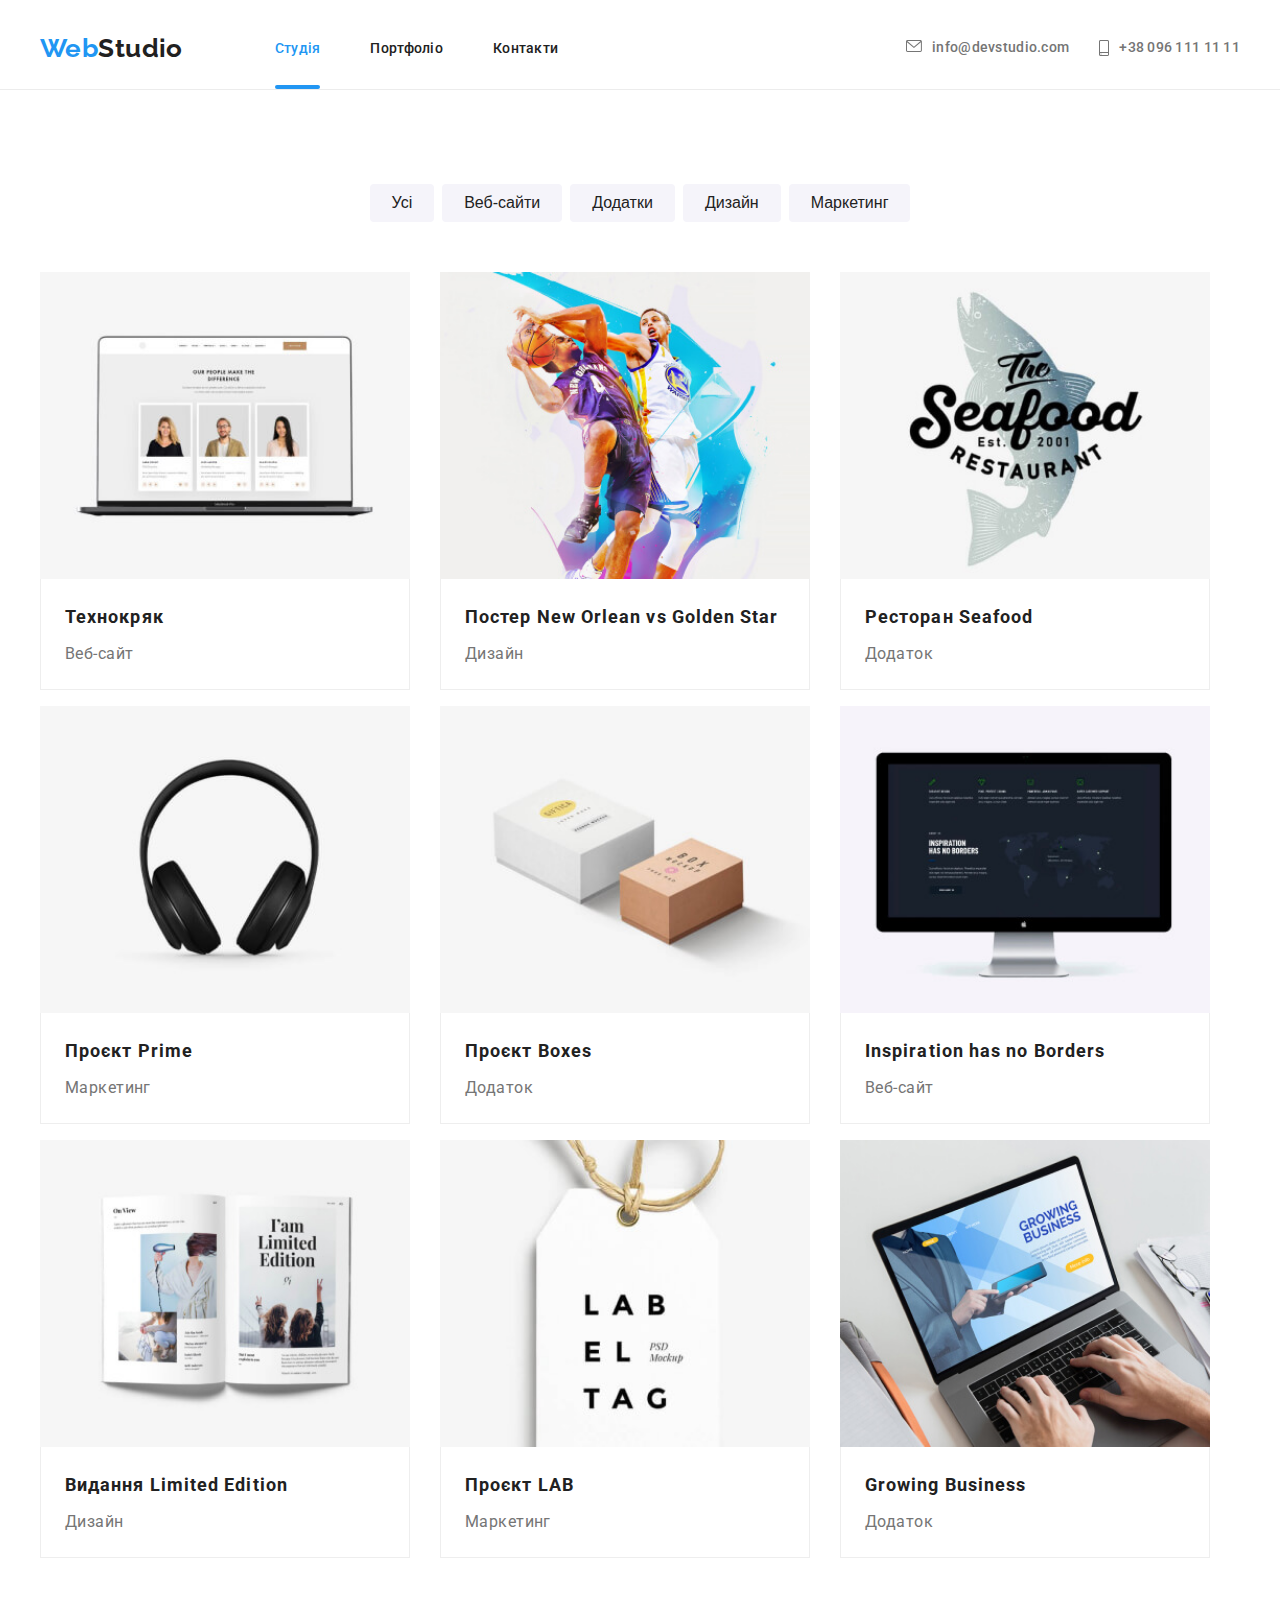
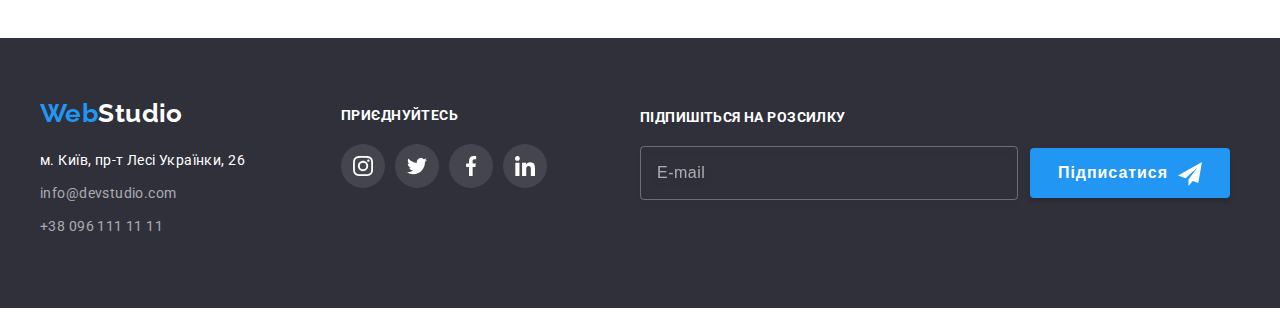
==== commit 9ec3989b: "Завершує адаптацію всіх сторінок" ====
--- a/portfolio.html
+++ b/portfolio.html
@@ -20,33 +20,88 @@
 <body class="page">
     <header class="header">
         <div class="header__container container">
-            <nav class="header__nav">
-                <a class="logo" href="./index.html">Web<span class="header__logo">Studio</span></a>
-                <ul class="header__list list">
-                    <li><a class="header__item" href="./index.html">Студія</a></li>
-                    <li><a class="header__item current" href="./portfolio.html">Портфоліо</a></li>
-                    <li><a class="header__item" href="#">Контакти</a></li>
+            <a class="logo" href="./index.html">Web<span class="header__logo">Studio</span></a>
+    
+            <div class="header__mobile js-menu-container">
+                <button class="header__btn-close menu-btn js-close-menu">
+                    <svg class="menu__close" width="18" height="18" aria-label="close menu">
+                        <use class="menu-btn__close" href="./images/icons.svg#icon-close_menu_btn"></use>
+                    </svg>
+                </button>
+                <div class="header__nav-mobile mobile-menu">
+                    <nav class="mobile-menu__navigations">
+                        <ul class="mobile-menu__list menu-list">
+                            <li class="menu-list__item">
+                                <a class="menu-list__link" href="./index.html">Студія</a>
+                            </li>
+                            <li class="menu-list__item">
+                                <a class="menu-list__link active" href="./portfolio.html">Портфоліо</a>
+                            </li>
+                            <li class="menu-list__item">
+                                <a class="menu-list__link" href="#">Контакти</a>
+                            </li>
+                        </ul>
+                    </nav>
+                    <div class="header__mobile-contacts">
+                        <ul class="header__contact-list contact">
+                            <li class="contact__item-phone">
+                                <a class="contact__link-phone" href="tel:+380961111111">+38 096 111 11 11</a>
+                            </li>
+                            <li class="contact__item-email">
+                                <a class="contact__link-email" href="mailto:info@devstudio.com"
+                                    aria-label="mail">info@devstudio.com</a>
+                            </li>
+                        </ul>
+                        <ul class="mobile-menu__social">
+                            <li class="mobile-social__iteam"><a class="mobile-menu__iteam"
+                                    href="https://www.instagram.com/">Instagram</a></li>
+                            <li class="mobile-social__iteam"><a class="mobile-menu__iteam"
+                                    href="https://twitter.com/">Twitter</a></li>
+                            <li class="mobile-social__iteam"><a class="mobile-menu__iteam"
+                                    href="https://www.facebook.com/">Facebook</a></li>
+                            <li class="mobile-social__iteam"><a class="mobile-menu__iteam"
+                                    href="https://www.linkedin.com/">LinkedIn</a></li>
+                        </ul>
+                    </div>
+                </div>
+            </div>
+    
+            <button class="header__btn-open menu-btn js-open-menu">
+                <svg width="40" heiht="40" aria-label="open menu">
+                    <use class="menu-btn__menu" href="./images/icons.svg#icon-menu"></use>
+                </svg>
+            </button>
+    
+            <div class="header__inner">
+                <nav class="header__nav">
+                    <ul class="header__list list">
+                        <li><a class="header__item current" href="./index.html">Студія</a></li>
+                        <li><a class="header__item" href="./portfolio.html">Портфоліо</a></li>
+                        <li><a class="header__item" href="#">Контакти</a></li>
+                    </ul>
+                </nav>
+    
+                <ul class="header__contacts list">
+                    <li class="header__contact-item">
+                        <a class="header__email" href="mailto:info@devstudio.com" aria-label="mail">
+                            <svg class="icon-mail" width="16" height="12">
+                                <use href="./images/icons.svg#icon-envelope"></use>
+                            </svg>
+                            <span>info@devstudio.com</span>
+                        </a>
+                    </li>
+                    <li class="header__contact-item">
+                        <a class="contact__phone" href="tel:+380961111111">
+                            <svg class="icon-phone" width="10" height="16">
+                                <use href="./images/icons.svg#icon-smartphone"></use>
+                            </svg>
+                            <span>+38 096 111 11 11</span>
+                        </a>
+                    </li>
                 </ul>
-            </nav>
-    
-            <ul class="header__contacts list">
-                <li class="header__contact-item">
-                    <a class="header__email" href="mailto:info@devstudio.com" aria-label="mail">
-                        <svg class="icon-mail" width="16" height="12">
-                            <use href="./images/icons.svg#icon-envelope"></use>
-                        </svg>
-                        <span>info@devstudio.com</span>
-                    </a>
-                </li>
-                <li class="header__contact-item">
-                    <a class="contact__phone" href="tel:+380961111111">
-                        <svg class="icon-phone" width="10" height="16">
-                            <use href="./images/icons.svg#icon-smartphone"></use>
-                        </svg>
-                        <span>+38 096 111 11 11</span>
-                    </a>
-                </li>
-            </ul>
+            </div>
+    
+    
         </div>
     </header>
 
@@ -392,6 +447,7 @@
             </form>
         </div>
     </footer>
+    <script src="./js/mobile-menu.js"></script>
 </body>
 
 </html>--- a/css/main.min.css
+++ b/css/main.min.css
@@ -1 +1 @@
-:root{--primary-text-color: #757575;--title-text-color: #212121;--hero-text-color: #FFFFFF;--acent-color: #2196F3;--filter-background-color: #F5F4FA;--cubic: cubic-bezier(0.4, 0, 0.2, 1)}ul{list-style:none;padding:0;margin:0}h1,h2,h3{margin:0}p{margin:0}.page{background-color:var(--hero-text-color);color:var(--primary-text-color);font-family:Roboto,sans-serif,Raleway,sans-serif;font-size:14px;letter-spacing:.03em;margin-left:auto;margin-right:auto}.container{width:100%;padding-left:15px;padding-right:15px;margin-left:auto;margin-right:auto}@media screen and (min-width: 480px){.container{max-width:480px}}@media screen and (min-width: 768px){.container{max-width:768px}}@media screen and (min-width: 1200px){.container{max-width:1200px}}.section{padding-top:60px;padding-bottom:60px}@media screen and (min-width: 1200px){.section{padding-top:94px;padding-bottom:94px}}.visually-hidden{position:absolute;white-space:nowrap;width:1px;height:1px;overflow:hidden;border:0;padding:0;clip:rect(0 0 0 0);clip-path:inset(50%);margin:-1px}.list{list-style:none}img{max-width:100%;width:100%;display:block;height:auto}.button{color:var(--hero-text-color);background-color:var(--acent-color);box-shadow:0px 4px 4px rgba(0,0,0,.15);cursor:pointer;border-radius:4px;border:none;font-size:16px;line-height:1.88;letter-spacing:.06em;font-weight:700}.social-list{display:flex;align-items:center;justify-content:center;gap:10px}.social-link{width:44px;height:44px;display:flex;align-items:center;justify-content:center;border-radius:50%}.header{border-bottom:1px solid #ececec}.header__logo{color:var(--title-text-color);padding-top:16px;padding-bottom:16px}@media screen and (min-width: 768px){.header__logo{padding-top:26px;padding-bottom:26px}}@media screen and (min-width: 1200px){.header__logo{padding-top:24px;padding-bottom:25px}}@media screen and (max-width: 767px){.header__container{display:flex;align-items:center;justify-content:space-between}}.header__nav{padding-top:48px;padding-bottom:48px;padding-left:40px}@media screen and (min-width: 768px){.header__container{display:flex;align-items:center;justify-content:center}.header__nav{display:flex;align-items:center;justify-content:center}.header__list{display:flex;align-items:center;justify-content:center;gap:50px;margin-left:87px}.header__item{position:relative;color:var(--title-text-color);font-weight:500;line-height:1.14;letter-spacing:.02em;text-decoration:none;transition:color 250ms var(--cubic)}.header__item:hover,.header__item:focus{color:var(--acent-color)}.current{color:var(--acent-color)}.current:after{display:block;position:absolute;content:"";width:100%;height:4px;border-radius:2px;background-color:var(--acent-color);left:0;top:100%}.header__item{padding-top:32px;padding-bottom:32px}.header__contacts a{color:var(--primary-text-color);font-weight:500;line-height:1.14;letter-spacing:.02em;text-decoration:none;transition:color 250ms var(--cubic)}.header__contacts a:hover,.header__contacts a:focus{color:var(--acent-color)}.header__email,.contact__phone{display:flex;justify-content:center;align-items:center;gap:10px}.icon-mail,.icon-phone{fill:currentColor}}@media screen and (min-width: 1200px){.header__list{margin-left:92px}.header__contacts{display:flex;align-items:center;gap:30px;margin-left:auto}.header__item,.header__email,.contact__phone{padding-top:32px;padding-bottom:32px}}.header__mobile{position:fixed;top:0;left:0;width:100%;height:100%;background-color:#fff;transform:translateX(100%);transition:transform 800ms ease}.header__mobile.is-open{transform:translateX(0%)}@media screen and (min-width: 768px){.header__mobile{display:none}}.header__inner{width:100%;display:flex;align-items:center}@media screen and (max-width: 767.98px){.header__inner{display:none}}.menu-btn{height:40px;width:40px;border:none;padding:11px;display:flex;align-items:center;background-color:#fff;border-radius:5px}.menu__close{width:40px;height:40px}.menu__close:hover,.menu__close:focus{fill:var(--acent-color)}.header__btn-close{position:absolute;top:10px;right:10px}.contact__link-phone{font-weight:500;font-size:34px;line-height:1.18;letter-spacing:.02em;color:#2196f3;text-decoration:none;margin-top:306px;margin-bottom:32px}.contact__link-email{color:var(--primary-text-color);font-weight:500;font-size:24px;line-height:1.17;letter-spacing:.02em}.contact__item-phone{margin-top:306px}.contact__item-email{margin-top:32px}.menu-list__item:not(:last-child){margin-bottom:32px}.menu-list__link{color:var(--title-text-color);font-size:40px;line-height:1.18;letter-spacing:.02em;text-decoration:none}.menu-list__link:hover,.menu-list__link:focus{color:var(--acent-color)}body.overflow{overflow:hidden}.logo{color:var(--acent-color);font-family:Raleway,sans-serif;font-weight:700;font-size:26px;line-height:1.19;text-decoration:none}.hero{max-width:100%;height:400px;background-color:#2f303a;background-position:center;text-align:center;margin-left:auto;margin-right:auto;padding-top:118px;padding-bottom:118px;background-image:linear-gradient(rgba(47, 48, 58, 0.4), rgba(47, 48, 58, 0.4)),url("../images/hero/mobile-hero.jpg");background-repeat:no-repeat;background-size:contain}@media screen and (min-width: 480px){.hero{background-image:linear-gradient(rgba(47, 48, 58, 0.4), rgba(47, 48, 58, 0.4)),url("../images/hero/tablet-hero.jpg")}}@media screen and (min-width: 768px){.hero{background-image:linear-gradient(rgba(47, 48, 58, 0.4), rgba(47, 48, 58, 0.4)),url("../images/hero/desk-hero.jpg");height:600px}}@media screen and (min-width: 1200px){.hero{padding-top:200px;padding-bottom:200px}}@media screen and (max-width: 479.98px)and (min-device-pixel-ratio: 2),screen and (max-width: 479.98px)and (-webkit-min-device-pixel-ratio: 2),screen and (max-width: 479.98px)and (min-resolution: 192dpi),screen and (max-width: 479.98px)and (min-resolution: 2dppx){.hero{background-image:linear-gradient(rgba(47, 48, 58, 0.4), rgba(47, 48, 58, 0.4)),url("../images/hero/mobile-hero@2x.jpg")}}@media screen and (min-width: 480px)and (min-device-pixel-ratio: 2),screen and (min-width: 480px)and (-webkit-min-device-pixel-ratio: 2),screen and (min-width: 480px)and (min-resolution: 192dpi),screen and (min-width: 480px)and (min-resolution: 2dppx){.hero{background-image:linear-gradient(rgba(47, 48, 58, 0.4), rgba(47, 48, 58, 0.4)),url("../images/hero/tablet-hero@2x.jpg")}}@media screen and (min-width: 768px)and (min-device-pixel-ratio: 2),screen and (min-width: 768px)and (-webkit-min-device-pixel-ratio: 2),screen and (min-width: 768px)and (min-resolution: 192dpi),screen and (min-width: 768px)and (min-resolution: 2dppx){.hero{background-image:linear-gradient(rgba(47, 48, 58, 0.4), rgba(47, 48, 58, 0.4)),url("../images/hero/desk-hero@2x.jpg")}}.hero__title{color:var(--hero-text-color);font-weight:900;font-size:26px;line-height:1.62;letter-spacing:.06em;text-transform:uppercase;text-align:center;margin-bottom:30px}@media screen and (min-width: 1200px){.hero__title{font-size:44px;line-height:1.36}}.hero__btn{padding:10px 32px}.benefits__list{display:flex;flex-wrap:wrap;gap:30px}@media screen and (min-width: 1200px){.benefits__list{align-items:center;justify-content:center}}.benefits__item{width:100%;height:226px}@media screen and (min-width: 768px){.benefits__item{width:calc((100% - 30px)/2)}}@media screen and (min-width: 1200px){.benefits__item{width:calc((100% - 90px)/4)}}.svg-box{display:flex;align-items:center;justify-content:center;background-color:var(--filter-background-color);background-position:center;border-radius:4px;width:450px;height:120px;margin-bottom:30px}@media screen and (min-width: 768px){.svg-box{width:354px}}@media screen and (min-width: 1200px){.svg-box{width:270px}}.benefits__item-title{color:var(--title-text-color);font-weight:700;font-size:14px;line-height:1.14;text-transform:uppercase;margin-bottom:10px}@media screen and (max-width: 767.98px){.benefits__item-title{text-align:center}}.benefits__text{color:var(--primary-text-color);line-height:1.71}@media screen and (min-width: 768px){.benefits__text{width:354px}}@media screen and (min-width: 1200px){.benefits__text{width:270px;margin:0}}.services{display:none}@media screen and (min-width: 1200px){.services{display:flex;padding-top:0}.section__title{color:var(--title-text-color);font-weight:700;font-size:36px;line-height:1.17;text-align:center;margin-bottom:50px}.services__list{display:flex;align-items:center;gap:30px}.services__item{position:relative}.services__img{display:block;max-width:100%;height:auto}.services__description{position:absolute;color:var(--hero-text-color);background-color:rgba(47,48,58,.8);font-weight:700;font-size:14px;line-height:1.14;text-align:center;letter-spacing:.03em;text-transform:uppercase;width:370px;left:0;bottom:0;padding-top:27px;padding-bottom:27px}}.team{background-color:var(--filter-background-color);margin-left:auto;margin-right:auto}.team-tittle{color:var(--title-text-color);font-weight:700;font-size:28px;line-height:1.18;text-align:center;margin-bottom:30px}@media screen and (min-width: 1200px){.team-tittle{line-height:1.17;margin-bottom:50px;font-size:36px}}.team__list{display:flex;flex-wrap:wrap;gap:30px}@media screen and (min-width: 1200px){.team__list{display:flex;align-items:center}}.team__member{width:100%;height:622px;background-color:var(--hero-text-color);box-shadow:0px 1px 3px rgba(0,0,0,.12),0px 1px 1px rgba(0,0,0,.14),0px 2px 1px rgba(0,0,0,.2);border-radius:0px 0px 4px 4px}@media screen and (min-width: 768px){.team__member{width:calc((100% - 30px)/2);height:536px}}@media screen and (min-width: 1200px){.team__member{width:calc((100% - 90px)/4);height:428px}}.team__item{align-content:space-between;padding-top:30px;padding-bottom:24px}@media screen and (min-width: 1200px){.team__item{padding-bottom:30px}}.team__name{color:var(--title-text-color);font-weight:500;font-size:16px;line-height:1.19;text-align:center;margin-bottom:10px}.team__position{color:var(--primary-text-color);font-size:16px;line-height:1.19;text-align:center}.members-link{fill:#afb1b8;margin-top:16px;transition:background-color 250ms var(--cubic),fill 250ms var(--cubic)}.members-link:hover,.members-link:focus{background-color:var(--acent-color);fill:var(--hero-text-color)}.clients__title{color:var(--title-text-color);font-weight:700;font-size:28px;line-height:1.18;text-align:center;margin-bottom:30px}@media screen and (min-width: 1200px){.clients__title{font-size:36px;line-height:1.17;margin-bottom:50px}}.clients__list{display:flex;flex-wrap:wrap;align-items:center;justify-content:center;gap:30px;flex-basis:calc((100% - 30px)/2)}@media screen and (min-width: 768px){.clients__list{flex-basis:calc((100% - 60px)/3)}}@media screen and (min-width: 1200px){.clients__list{align-items:center;justify-content:center}}.company__link{width:210px;height:92px;display:flex;align-items:center;justify-content:center;fill:#afb1b8;border:1px solid #afb1b8;border-radius:4px;transition:fill 250ms var(--cubic),border 250ms var(--cubic)}.company__link:hover,.company__link:focus{fill:var(--acent-color);border:1px solid var(--acent-color)}@media screen and (min-width: 768px){.company__link{width:226px}}@media screen and (min-width: 1200px){.company__link{width:170px}}.footer{background-color:#2f303a;padding-top:60px;padding-bottom:60px;margin-left:auto;margin-right:auto}.footer__logo{color:var(--hero-text-color)}.address{margin-top:20px}.footer-content{text-align:center}@media screen and (min-width: 1200px){.footer-content{display:flex;align-items:baseline;text-align:left}}@media screen and (min-width: 768px){.footer__connection{display:flex;justify-content:center;align-content:space-between}}.contacts{width:231px;margin-left:auto;margin-right:auto;margin-bottom:60px}@media screen and (min-width: 1200px){.contacts{margin-bottom:0}}.location{color:var(--hero-text-color)}.address-title{color:rgba(255,255,255,.6)}.location,.address-title{font-style:normal;line-height:1.71;text-decoration:none;transition:color 250ms var(--cubic)}.address-list:not(:last-child){margin-bottom:8px}@media screen and (min-width: 1200px){.address-list:not(:last-child){margin-bottom:9px}}.coordinates .location:hover,.coordinates .location:focus{color:var(--acent-color)}.address-title:hover,.address-title:focus{color:var(--acent-color)}.join{margin-left:auto;margin-right:auto;margin-bottom:60px;width:206px}@media screen and (min-width: 1200px){.join{margin-left:70px}}.join-title{color:var(--hero-text-color);font-weight:700;font-size:14px;line-height:1.14;text-transform:uppercase;margin-bottom:20px}.network-link{fill:var(--hero-text-color);background-color:rgba(255,255,255,.1);transition:background-color 250ms var(--cubic)}.network-link:hover,.network-link:focus{background-color:var(--acent-color)}@media screen and (min-width: 1200px){.subscribe-form{margin-left:93px}}@media screen and (min-width: 1200px){.subscribe-items{display:flex;align-items:center;justify-content:center}}.subscribe-title{color:var(--hero-text-color);font-weight:700;font-size:14px;line-height:1.14;text-transform:uppercase;margin-bottom:20px}.subscribe-input{color:var(--hero-text-color);background-color:rgba(0,0,0,0);width:450px;height:50px;font-size:16px;line-height:1.25;border:1px solid rgba(255,255,255,.3);filter:drop-shadow(0px 4px 4px rgba(0, 0, 0, 0.15));border-radius:4px;margin-right:12px;margin-bottom:20px;padding-left:16px}@media screen and (min-width: 1200px){.subscribe-input{width:358px;margin-bottom:0}}.subscribe-input::placeholder{font-size:16px;line-height:1.25;letter-spacing:.03em;color:rgba(255,255,255,.6)}.subscribe-input:focus+.subscribe-label{color:rgba(0,0,0,0)}.subscribe-input:hover,.subscribe-input:focus{border-color:var(--acent-color)}.icon-letter{vertical-align:middle}.footer__btn{display:flex;align-items:center;justify-content:center;width:200px;height:50px;padding:10px 28px;margin-left:auto;margin-right:auto}.subscribe-btn-icon{margin-left:10px}.backdrop{position:fixed;top:0;left:0;width:100%;height:100%;background-color:rgba(0,0,0,.2);visibility:visible;opacity:1;transition:opacity 250ms var(--cubic),visibility 250ms var(--cubic)}.backdrop.is-hidden{visibility:hidden;opacity:0;pointer-events:none}.backdrop.is-hidden .modal{transform:scale(0.6) translate(-50%, -50%)}.modal{position:absolute;top:50%;left:50%;transform:translate(-50%, -50%) scale(1);width:450px;height:609px;padding:40px;border-radius:4px;background-color:var(--hero-text-color);box-shadow:0px 1px 3px rgba(0,0,0,.12),0px 1px 1px rgba(0,0,0,.14),0px 2px 1px rgba(0,0,0,.2);transition:transform 250ms var(--cubic)}@media screen and (min-width: 1200px){.modal{width:528px;height:581px}}.modal-title{font-weight:700;font-size:20px;line-height:1.5;text-align:center;text-align:center;color:var(--title-text-color);margin-bottom:12px}@media screen and (min-width: 1200px){.modal-title{line-height:1.15}}.modal-form{display:flex;flex-direction:column}.modal-label{display:block;font-size:12px;line-height:1.17;letter-spacing:.01em;color:var(--primary-text-color);margin-bottom:4px}.modal-input,.modal-textarea{border:1px solid rgba(33,33,33,.2);border-radius:4px;width:100%;transition:border-color 250ms var(--cubic)}.modal-input:hover,.modal-textarea:hover,.modal-input:focus,.modal-textarea:focus{border-color:var(--acent-color)}.modal-input:hover+.icon-form,.modal-input:focus+.icon-form{fill:var(--acent-color)}.modal-input{padding:11px 12px 11px 42px;outline:rgba(0,0,0,0);cursor:pointer}.modal-textarea{padding:12px 16px;height:120px;resize:none;outline:rgba(0,0,0,0)}.modal-textarea::placeholder{font-size:12px;line-height:1.15;letter-spacing:.01em}.form-group{position:relative;margin-bottom:10px;cursor:pointer}.form-box{margin-bottom:20px}.icon-form{position:absolute;fill:var(--title-text-color);top:50%;left:12px;transition:fill 250ms var(--cubic);pointer-events:none}.button-close{display:flex;position:absolute;align-items:center;justify-content:center;width:30px;height:30px;top:8px;right:8px;border:1px solid rgba(0,0,0,.1);border-radius:50%;background-color:var(--hero-text-color);cursor:pointer}.button-close:hover .icon-close,.button-close:focus .icon-close{fill:var(--acent-color)}.icon-close{position:absolute;fill:#000;transition:fill 250ms var(--cubic)}.checkbox-link{text-decoration:underline;color:var(--acent-color)}.check-label{display:flex;align-items:center;font-size:14px;line-height:1.71;color:var(--primary-text-color);margin:4px}.form-checkbox{display:flex;align-items:center;justify-content:center;width:16px;height:15px;border:2px solid var(--title-text-color);border-radius:3px;margin-left:-15px;margin-right:8px}@media screen and (min-width: 1200px){.form-checkbox{margin-left:12px}}.form-agreement{display:flex;align-items:center;justify-content:center;margin-bottom:30px}.modal-checked:checked+.form-checkbox{background-color:var(--acent-color);border:none}.modal-checked:checked+.form-checkbox .icon-checked{opacity:1}.icon-checked{fill:var(--hero-text-color);opacity:0;width:11px;height:8px}.checkbox-text{font-size:12px;line-height:1.17;color:var(--primary-text-color);margin-right:5px;cursor:pointer}@media screen and (min-width: 1200px){.checkbox-text{font-size:14px;line-height:1.71}}.checkbox-link{font-size:12px;line-height:1.17;color:--acent-color;border-bottom:1px solid;text-decoration:none;cursor:pointer}@media screen and (min-width: 1200px){.checkbox-link{font-size:14px;line-height:1.71}}.form-button{display:block;margin:0 auto;width:200px;height:50px;font-weight:700;font-size:16px;line-height:1.88;letter-spacing:.06em;color:var(--hero-text-color);background-color:var(--acent-color);box-shadow:0px 4px 4px rgba(0,0,0,.15);border-radius:4px;border:rgba(0,0,0,0);cursor:pointer;transition:background-color 250ms var(--cubic)}.form-button:hover,.form-button:focus{background-color:#188ce8}.form-checked{display:flex;align-items:center;margin-bottom:30px}.button-nav{display:flex;flex-wrap:wrap;max-width:326px;gap:8px;margin-bottom:40px}@media screen and (min-width: 768px){.button-nav{max-width:575px;align-items:center;justify-content:center;margin-bottom:30px;margin-left:auto;margin-right:auto}}@media screen and (min-width: 1200px){.button-nav{margin-bottom:50px}}.button-nav-item{cursor:pointer;color:var(--title-text-color);background-color:var(--filter-background-color);font-weight:500;font-size:16px;line-height:1.62;border:rgba(0,0,0,0);padding:6px 22px;border-radius:4px;transition:color 250ms var(--cubic),background-color 250ms var(--cubic),box-shadow 250ms var(--cubic)}.button-nav-item:hover,.button-nav-item:focus{color:var(--hero-text-color);background-color:var(--acent-color);box-shadow:0px 3px 1px rgba(0,0,0,.1),0px 1px 2px rgba(0,0,0,.08),0px 2px 2px rgba(0,0,0,.12)}.description{position:relative;overflow:hidden}.description-text{position:absolute;padding:63px 24px;font-size:18px;line-height:1.56;letter-spacing:.03em;left:0;top:0;width:100%;height:100%;color:var(--hero-text-color);background-color:var(--acent-color);transform:translateY(100%);transition:transform 250ms var(--cubic)}.works-item:hover .description-text{transform:translateY(0)}.works{display:flex;flex-wrap:wrap;align-items:center;gap:30px}@media screen and (min-width: 768px){.works{flex-basis:calc((100% - 30px)/2)}}@media screen and (min-width: 1200px){.works{flex-basis:calc((100% - 60px)/3)}}.work-link{text-decoration:none}.works-item{width:450px;height:404px;transition:transform 250ms var(--cubic),box-shadow 250ms var(--cubic)}@media screen and (min-width: 768px){.works-item{width:354px}}@media screen and (min-width: 1200px){.works-item{width:370px}}.works-item:hover{box-shadow:0px 1px 1px rgba(0,0,0,.12),0px 4px 4px rgba(0,0,0,.06),1px 4px 6px rgba(0,0,0,.16)}.content-border{padding:20px 24px;border:1px solid #eee;border-top:rgba(0,0,0,0)}@media screen and (min-width: 768px)and (max-width: 1199.98px){.content-item{height:146px}.work-example{height:440px}}.works-title{color:var(--title-text-color);font-weight:700;font-size:18px;line-height:2;letter-spacing:.06em;margin-bottom:4px}.works-text{color:var(--primary-text-color);font-weight:400;font-size:16px;line-height:1.88}/*# sourceMappingURL=main.min.css.map */+:root{--primary-text-color: #757575;--title-text-color: #212121;--hero-text-color: #FFFFFF;--acent-color: #2196F3;--filter-background-color: #F5F4FA;--cubic: cubic-bezier(0.4, 0, 0.2, 1)}ul{list-style:none;padding:0;margin:0}h1,h2,h3{margin:0}p{margin:0}.page{background-color:var(--hero-text-color);color:var(--primary-text-color);font-family:Roboto,sans-serif,Raleway,sans-serif;font-size:14px;letter-spacing:.03em;margin-left:auto;margin-right:auto}.page.scrol-lock{overflow:hidden}.container{width:100%;padding-left:15px;padding-right:15px;margin-left:auto;margin-right:auto}@media screen and (min-width: 480px){.container{max-width:480px}}@media screen and (min-width: 768px){.container{max-width:768px}}@media screen and (min-width: 1200px){.container{max-width:1200px}}.section{padding-top:60px;padding-bottom:60px}@media screen and (min-width: 1200px){.section{padding-top:94px;padding-bottom:94px}}.visually-hidden{position:absolute;white-space:nowrap;width:1px;height:1px;overflow:hidden;border:0;padding:0;clip:rect(0 0 0 0);clip-path:inset(50%);margin:-1px}.list{list-style:none}img{max-width:100%;width:100%;display:block;height:auto}.button{color:var(--hero-text-color);background-color:var(--acent-color);box-shadow:0px 4px 4px rgba(0,0,0,.15);cursor:pointer;border-radius:4px;border:none;font-size:16px;line-height:1.88;letter-spacing:.06em;font-weight:700}.social-list{display:flex;align-items:center;justify-content:center;gap:10px}.social-link{width:44px;height:44px;display:flex;align-items:center;justify-content:center;border-radius:50%}.header{border-bottom:1px solid #ececec}.header__logo{color:var(--title-text-color);padding-top:16px;padding-bottom:16px}@media screen and (min-width: 768px){.header__logo{padding-top:26px;padding-bottom:26px}}@media screen and (min-width: 1200px){.header__logo{padding-top:24px;padding-bottom:25px}}@media screen and (max-width: 767px){.header__container{display:flex;align-items:center;justify-content:space-between}}.header__nav-mobile{display:flex;flex-direction:column;justify-content:space-between;height:796px;padding-left:40px;padding-top:48px;padding-bottom:48px}@media screen and (min-width: 768px){.header__container{display:flex;align-items:center;justify-content:center}}.header__nav{display:flex;align-items:center;justify-content:center;padding-left:0;padding-top:32px;padding-bottom:32px}.header__list{display:flex;align-items:center;justify-content:center;gap:50px;margin-left:87px}.header__item{position:relative;color:var(--title-text-color);font-weight:500;line-height:1.14;letter-spacing:.02em;text-decoration:none;transition:color 250ms var(--cubic)}.header__item:hover,.header__item:focus{color:var(--acent-color)}.current{color:var(--acent-color)}.current:after{display:block;position:absolute;content:"";width:100%;height:4px;border-radius:2px;background-color:var(--acent-color);left:0;top:96%}.header__item{padding-top:32px;padding-bottom:32px}.header__contacts a{color:var(--primary-text-color);font-weight:500;font-size:12px;line-height:1.17;letter-spacing:.02em;text-decoration:none;transition:color 250ms var(--cubic)}.header__contacts a:hover,.header__contacts a:focus{color:var(--acent-color)}@media screen and (min-width: 768px)and (max-width: 1199.98px){.header__contacts a{margin-left:90px}}@media screen and (min-width: 1200px){.header__contacts a{color:var(--primary-text-color);font-size:14px;line-height:1.14}}.header__email,.contact__phone{display:flex;gap:8px}@media screen and (min-width: 1200px){.header__email,.contact__phone{gap:10px}}.icon-mail,.icon-phone{fill:currentColor}@media screen and (max-width: 1199.98px){.icon-mail{width:14px;height:10px}}@media screen and (max-width: 1199.98px){.icon-phone{height:14px}}.header__email{margin-bottom:10px}@media screen and (min-width: 1200px){.header__email{margin-bottom:0}}@media screen and (min-width: 1200px){.header__list{margin-left:92px}.header__contacts{display:flex;align-items:center;gap:30px;margin-left:auto}.header__item,.header__email,.contact__phone{padding-top:32px;padding-bottom:32px}}.header__mobile{position:fixed;top:0;left:0;width:100%;height:100%;background-color:#fff;transform:translateX(100%);transition:transform 250ms ease}.header__mobile.is-open{transform:translateX(0%)}@media screen and (min-width: 768px){.header__mobile{display:none}}.mobile-menu__social{display:flex;flex-direction:row;flex-wrap:wrap;margin-top:64px}.mobile-menu__iteam{color:var(--acent-color);font-weight:500;font-size:18px;line-height:1.22;letter-spacing:.02em;text-decoration:none}.mobile-social__iteam{padding-left:10px;padding-right:10px;border-right:1px solid rgba(33,33,33,.2)}.mobile-social__iteam:last-child{border-right:none}.mobile-social__iteam:first-child{padding-left:0}.header__inner{width:100%;display:flex;align-items:center}@media screen and (max-width: 767.98px){.header__inner{display:none}}.menu-btn{height:40px;width:40px;border:none;padding:11px;display:flex;align-items:center;background-color:#fff;border-radius:5px}@media screen and (min-width: 768px){.menu-btn{display:none}}.menu__close{width:40px;height:40px}.menu__close:hover,.menu__close:focus{fill:var(--acent-color)}.header__btn-close{position:absolute;top:10px;right:10px}.contact__link-phone{color:var(--acent-color);font-weight:500;font-size:34px;line-height:1.18;letter-spacing:.02em;text-decoration:none}.contact__link-email{color:var(--primary-text-color);font-size:24px;line-height:1.17;letter-spacing:.02em;text-decoration:none}.contact__item-email{margin-top:32px}.menu-list__item:not(:last-child){margin-bottom:32px}.menu-list__link{color:var(--title-text-color);font-size:40px;line-height:1.18;letter-spacing:.02em;text-decoration:none}.active{color:var(--acent-color)}body.overflow{overflow:hidden}.logo{color:var(--acent-color);font-family:Raleway,sans-serif;font-weight:700;font-size:26px;line-height:1.19;text-decoration:none}.hero{background-color:#2f303a;background-position:center;text-align:center;margin-left:auto;margin-right:auto;padding-top:118px;padding-bottom:118px;background-image:linear-gradient(rgba(47, 48, 58, 0.4), rgba(47, 48, 58, 0.4)),url("../images/hero/mobile-hero.jpg");background-repeat:no-repeat;background-size:cover;background-position:center}@media screen and (min-width: 480.98px){.hero{background-image:linear-gradient(rgba(47, 48, 58, 0.4), rgba(47, 48, 58, 0.4)),url("../images/hero/tablet-hero.jpg")}}@media screen and (min-width: 768.98px){.hero{background-image:linear-gradient(rgba(47, 48, 58, 0.4), rgba(47, 48, 58, 0.4)),url("../images/hero/desk-hero.jpg")}}@media screen and (min-width: 1200px){.hero{padding-top:200px;padding-bottom:200px;background-size:1600px}}@media screen and (max-width: 479.98px)and (min-device-pixel-ratio: 2),screen and (max-width: 479.98px)and (-webkit-min-device-pixel-ratio: 2),screen and (max-width: 479.98px)and (min-resolution: 192dpi),screen and (max-width: 479.98px)and (min-resolution: 2dppx){.hero{background-image:linear-gradient(rgba(47, 48, 58, 0.4), rgba(47, 48, 58, 0.4)),url("../images/hero/mobile-hero@2x.jpg")}}@media screen and (min-width: 480px)and (min-device-pixel-ratio: 2),screen and (min-width: 480px)and (-webkit-min-device-pixel-ratio: 2),screen and (min-width: 480px)and (min-resolution: 192dpi),screen and (min-width: 480px)and (min-resolution: 2dppx){.hero{background-image:linear-gradient(rgba(47, 48, 58, 0.4), rgba(47, 48, 58, 0.4)),url("../images/hero/tablet-hero@2x.jpg")}}@media screen and (min-width: 768px)and (min-device-pixel-ratio: 2),screen and (min-width: 768px)and (-webkit-min-device-pixel-ratio: 2),screen and (min-width: 768px)and (min-resolution: 192dpi),screen and (min-width: 768px)and (min-resolution: 2dppx){.hero{background-image:linear-gradient(rgba(47, 48, 58, 0.4), rgba(47, 48, 58, 0.4)),url("../images/hero/desk-hero@2x.jpg")}}.hero__title{color:var(--hero-text-color);font-weight:900;font-size:26px;line-height:1.62;letter-spacing:.06em;text-transform:uppercase;text-align:center;margin-bottom:30px}@media screen and (min-width: 1200px){.hero__title{font-size:44px;line-height:1.36}}.hero__btn{padding:10px 32px}.benefits__list{display:flex;flex-wrap:wrap;gap:30px}@media screen and (min-width: 1200px){.benefits__list{align-items:center;justify-content:center}}.benefits__item{width:100%;height:226px}@media screen and (min-width: 768px){.benefits__item{width:calc((100% - 30px)/2)}}@media screen and (min-width: 1200px){.benefits__item{width:calc((100% - 90px)/4)}}.svg-box{display:flex;align-items:center;justify-content:center;background-color:var(--filter-background-color);background-position:center;border-radius:4px;width:450px;height:120px;margin-bottom:30px}@media screen and (min-width: 768px){.svg-box{width:354px}}@media screen and (min-width: 1200px){.svg-box{width:270px}}.benefits__item-title{color:var(--title-text-color);font-weight:700;font-size:14px;line-height:1.14;text-transform:uppercase;margin-bottom:10px}@media screen and (max-width: 767.98px){.benefits__item-title{text-align:center}}.benefits__text{color:var(--primary-text-color);line-height:1.71}@media screen and (min-width: 768px){.benefits__text{width:354px}}@media screen and (min-width: 1200px){.benefits__text{width:270px;margin:0}}.services{display:none}@media screen and (min-width: 1200px){.services{display:flex;padding-top:0}.section__title{color:var(--title-text-color);font-weight:700;font-size:36px;line-height:1.17;text-align:center;margin-bottom:50px}.services__list{display:flex;align-items:center;gap:30px}.services__item{position:relative}.services__img{display:block;max-width:100%;height:auto}.services__description{position:absolute;color:var(--hero-text-color);background-color:rgba(47,48,58,.8);font-weight:700;font-size:14px;line-height:1.14;text-align:center;letter-spacing:.03em;text-transform:uppercase;width:370px;left:0;bottom:0;padding-top:27px;padding-bottom:27px}}.team{background-color:var(--filter-background-color);margin-left:auto;margin-right:auto}.team-tittle{color:var(--title-text-color);font-weight:700;font-size:28px;line-height:1.18;text-align:center;margin-bottom:30px}@media screen and (min-width: 1200px){.team-tittle{line-height:1.17;margin-bottom:50px;font-size:36px}}.team__list{display:flex;flex-wrap:wrap;gap:30px}@media screen and (min-width: 1200px){.team__list{display:flex;align-items:center}}.team__member{width:100%;height:622px;background-color:var(--hero-text-color);box-shadow:0px 1px 3px rgba(0,0,0,.12),0px 1px 1px rgba(0,0,0,.14),0px 2px 1px rgba(0,0,0,.2);border-radius:0px 0px 4px 4px}@media screen and (min-width: 768px){.team__member{width:calc((100% - 30px)/2);height:536px}}@media screen and (min-width: 1200px){.team__member{width:calc((100% - 90px)/4);height:428px}}.team__item{align-content:space-between;padding-top:30px;padding-bottom:24px}@media screen and (min-width: 1200px){.team__item{padding-bottom:30px}}.team__name{color:var(--title-text-color);font-weight:500;font-size:16px;line-height:1.19;text-align:center;margin-bottom:10px}.team__position{color:var(--primary-text-color);font-size:16px;line-height:1.19;text-align:center}.members-link{fill:#afb1b8;margin-top:16px;transition:background-color 250ms var(--cubic),fill 250ms var(--cubic)}.members-link:hover,.members-link:focus{background-color:var(--acent-color);fill:var(--hero-text-color)}.clients__title{color:var(--title-text-color);font-weight:700;font-size:28px;line-height:1.18;text-align:center;margin-bottom:30px}@media screen and (min-width: 1200px){.clients__title{font-size:36px;line-height:1.17;margin-bottom:50px}}.clients__list{display:flex;flex-wrap:wrap;align-items:center;justify-content:center;gap:30px;flex-basis:calc((100% - 30px)/2)}@media screen and (min-width: 768px){.clients__list{flex-basis:calc((100% - 60px)/3)}}@media screen and (min-width: 1200px){.clients__list{align-items:center;justify-content:center}}.company__link{width:210px;height:92px;display:flex;align-items:center;justify-content:center;fill:#afb1b8;border:1px solid #afb1b8;border-radius:4px;transition:fill 250ms var(--cubic),border 250ms var(--cubic)}.company__link:hover,.company__link:focus{fill:var(--acent-color);border:1px solid var(--acent-color)}@media screen and (min-width: 768px){.company__link{width:226px}}@media screen and (min-width: 1200px){.company__link{width:170px}}.footer{background-color:#2f303a;padding-top:60px;padding-bottom:60px;margin-left:auto;margin-right:auto}.footer__logo{color:var(--hero-text-color)}.address{margin-top:20px}.footer-content{text-align:center}@media screen and (min-width: 1200px){.footer-content{display:flex;align-items:baseline;text-align:left}}@media screen and (min-width: 768px){.footer__connection{display:flex;justify-content:center;align-content:space-between}}.contacts{width:231px;margin-left:auto;margin-right:auto;margin-bottom:60px}@media screen and (min-width: 1200px){.contacts{margin-bottom:0}}.location{color:var(--hero-text-color)}.address-title{color:rgba(255,255,255,.6)}.location,.address-title{font-style:normal;line-height:1.71;text-decoration:none;transition:color 250ms var(--cubic)}.address-list:not(:last-child){margin-bottom:8px}@media screen and (min-width: 1200px){.address-list:not(:last-child){margin-bottom:9px}}.coordinates .location:hover,.coordinates .location:focus{color:var(--acent-color)}.address-title:hover,.address-title:focus{color:var(--acent-color)}.join{margin-left:auto;margin-right:auto;margin-bottom:60px;width:206px}@media screen and (min-width: 1200px){.join{margin-left:70px;margin-top:10px}}.join-title{color:var(--hero-text-color);font-weight:700;font-size:14px;line-height:1.14;text-transform:uppercase;margin-bottom:20px}.network-link{fill:var(--hero-text-color);background-color:rgba(255,255,255,.1);transition:background-color 250ms var(--cubic)}.network-link:hover,.network-link:focus{background-color:var(--acent-color)}@media screen and (min-width: 1200px){.subscribe-form{margin-left:93px}}@media screen and (min-width: 1200px){.subscribe-items{display:flex;align-items:center;justify-content:center}}.subscribe-title{color:var(--hero-text-color);font-weight:700;font-size:14px;line-height:1.14;text-transform:uppercase;margin-bottom:20px}.subscribe-input{color:var(--hero-text-color);background-color:rgba(0,0,0,0);width:450px;height:50px;font-size:16px;line-height:1.25;border:1px solid rgba(255,255,255,.3);filter:drop-shadow(0px 4px 4px rgba(0, 0, 0, 0.15));border-radius:4px;margin-right:12px;margin-bottom:20px;padding-left:16px}@media screen and (min-width: 1200px){.subscribe-input{width:358px;margin-bottom:0}}.subscribe-input::placeholder{font-size:16px;line-height:1.25;letter-spacing:.03em;color:rgba(255,255,255,.6)}.subscribe-input:focus+.subscribe-label{color:rgba(0,0,0,0)}.subscribe-input:hover,.subscribe-input:focus{border-color:var(--acent-color)}.icon-letter{vertical-align:middle}.footer__btn{display:flex;align-items:center;justify-content:center;width:200px;height:50px;padding:10px 28px;margin-left:auto;margin-right:auto}.subscribe-btn-icon{margin-left:10px}.backdrop{position:fixed;top:0;left:0;width:100%;height:100%;background-color:rgba(0,0,0,.2);visibility:visible;opacity:1;transition:opacity 250ms var(--cubic),visibility 250ms var(--cubic)}.backdrop.is-hidden{visibility:hidden;opacity:0;pointer-events:none}.backdrop.is-hidden .modal{transform:scale(0.6) translate(-50%, -50%)}.modal{position:absolute;top:50%;left:50%;transform:translate(-50%, -50%) scale(1);width:450px;height:609px;padding:40px;border-radius:4px;background-color:var(--hero-text-color);box-shadow:0px 1px 3px rgba(0,0,0,.12),0px 1px 1px rgba(0,0,0,.14),0px 2px 1px rgba(0,0,0,.2);transition:transform 250ms var(--cubic)}@media screen and (min-width: 1200px){.modal{width:528px;height:581px}}.modal-title{font-weight:700;font-size:20px;line-height:1.5;text-align:center;text-align:center;color:var(--title-text-color);margin-bottom:12px}@media screen and (min-width: 1200px){.modal-title{line-height:1.15}}.modal-form{display:flex;flex-direction:column}.modal-label{display:block;font-size:12px;line-height:1.17;letter-spacing:.01em;color:var(--primary-text-color);margin-bottom:4px}.modal-input,.modal-textarea{border:1px solid rgba(33,33,33,.2);border-radius:4px;width:100%;transition:border-color 250ms var(--cubic)}.modal-input:hover,.modal-textarea:hover,.modal-input:focus,.modal-textarea:focus{border-color:var(--acent-color)}.modal-input:hover+.icon-form,.modal-input:focus+.icon-form{fill:var(--acent-color)}.modal-input{padding:11px 12px 11px 42px;outline:rgba(0,0,0,0);cursor:pointer}.modal-textarea{padding:12px 16px;height:120px;resize:none;outline:rgba(0,0,0,0)}.modal-textarea::placeholder{font-size:12px;line-height:1.15;letter-spacing:.01em}.form-group{position:relative;margin-bottom:10px;cursor:pointer}.form-box{margin-bottom:20px}.icon-form{position:absolute;fill:var(--title-text-color);top:50%;left:12px;transition:fill 250ms var(--cubic);pointer-events:none}.button-close{display:flex;position:absolute;align-items:center;justify-content:center;width:30px;height:30px;top:8px;right:8px;border:1px solid rgba(0,0,0,.1);border-radius:50%;background-color:var(--hero-text-color);cursor:pointer}.button-close:hover .icon-close,.button-close:focus .icon-close{fill:var(--acent-color)}.icon-close{position:absolute;fill:#000;transition:fill 250ms var(--cubic)}.checkbox-link{text-decoration:underline;color:var(--acent-color)}.check-label{display:flex;align-items:center;font-size:14px;line-height:1.71;color:var(--primary-text-color);margin:4px}.form-checkbox{display:flex;align-items:center;justify-content:center;width:16px;height:15px;border:2px solid var(--title-text-color);border-radius:3px;margin-left:-15px;margin-right:8px}@media screen and (min-width: 1200px){.form-checkbox{margin-left:12px}}.form-agreement{display:flex;align-items:center;justify-content:center;margin-bottom:30px}.modal-checked:checked+.form-checkbox{background-color:var(--acent-color);border:none}.modal-checked:checked+.form-checkbox .icon-checked{opacity:1}.icon-checked{fill:var(--hero-text-color);opacity:0;width:11px;height:8px}.checkbox-text{font-size:12px;line-height:1.17;color:var(--primary-text-color);margin-right:5px;cursor:pointer}@media screen and (min-width: 1200px){.checkbox-text{font-size:14px;line-height:1.71}}.checkbox-link{font-size:12px;line-height:1.17;color:--acent-color;border-bottom:1px solid;text-decoration:none;cursor:pointer}@media screen and (min-width: 1200px){.checkbox-link{font-size:14px;line-height:1.71}}.form-button{display:block;margin:0 auto;width:200px;height:50px;font-weight:700;font-size:16px;line-height:1.88;letter-spacing:.06em;color:var(--hero-text-color);background-color:var(--acent-color);box-shadow:0px 4px 4px rgba(0,0,0,.15);border-radius:4px;border:rgba(0,0,0,0);cursor:pointer;transition:background-color 250ms var(--cubic)}.form-button:hover,.form-button:focus{background-color:#188ce8}.form-checked{display:flex;align-items:center;margin-bottom:30px}.button-nav{display:flex;flex-wrap:wrap;max-width:326px;gap:8px;margin-bottom:40px}@media screen and (min-width: 768px){.button-nav{max-width:575px;align-items:center;justify-content:center;margin-bottom:30px;margin-left:auto;margin-right:auto}}@media screen and (min-width: 1200px){.button-nav{margin-bottom:50px}}.button-nav-item{cursor:pointer;color:var(--title-text-color);background-color:var(--filter-background-color);font-weight:500;font-size:16px;line-height:1.62;border:rgba(0,0,0,0);padding:6px 22px;border-radius:4px;transition:color 250ms var(--cubic),background-color 250ms var(--cubic),box-shadow 250ms var(--cubic)}.button-nav-item:hover,.button-nav-item:focus{color:var(--hero-text-color);background-color:var(--acent-color);box-shadow:0px 3px 1px rgba(0,0,0,.1),0px 1px 2px rgba(0,0,0,.08),0px 2px 2px rgba(0,0,0,.12)}.description{position:relative;overflow:hidden}.description-text{position:absolute;padding:63px 24px;font-size:18px;line-height:1.56;letter-spacing:.03em;left:0;top:0;width:100%;height:100%;color:var(--hero-text-color);background-color:var(--acent-color);transform:translateY(100%);transition:transform 250ms var(--cubic)}.works-item:hover .description-text{transform:translateY(0)}.works{display:flex;flex-wrap:wrap;align-items:center;gap:30px}@media screen and (min-width: 768px){.works{flex-basis:calc((100% - 30px)/2)}}@media screen and (min-width: 1200px){.works{flex-basis:calc((100% - 60px)/3)}}.work-link{text-decoration:none}.works-item{width:450px;height:404px;transition:transform 250ms var(--cubic),box-shadow 250ms var(--cubic)}@media screen and (min-width: 768px){.works-item{width:354px}}@media screen and (min-width: 1200px){.works-item{width:370px}}.works-item:hover{box-shadow:0px 1px 1px rgba(0,0,0,.12),0px 4px 4px rgba(0,0,0,.06),1px 4px 6px rgba(0,0,0,.16)}.content-border{padding:20px 24px;border:1px solid #eee;border-top:rgba(0,0,0,0)}@media screen and (min-width: 768px)and (max-width: 1199.98px){.content-item{height:146px}.work-example{height:440px}}.works-title{color:var(--title-text-color);font-weight:700;font-size:18px;line-height:2;letter-spacing:.06em;margin-bottom:4px}.works-text{color:var(--primary-text-color);font-weight:400;font-size:16px;line-height:1.88}/*# sourceMappingURL=main.min.css.map */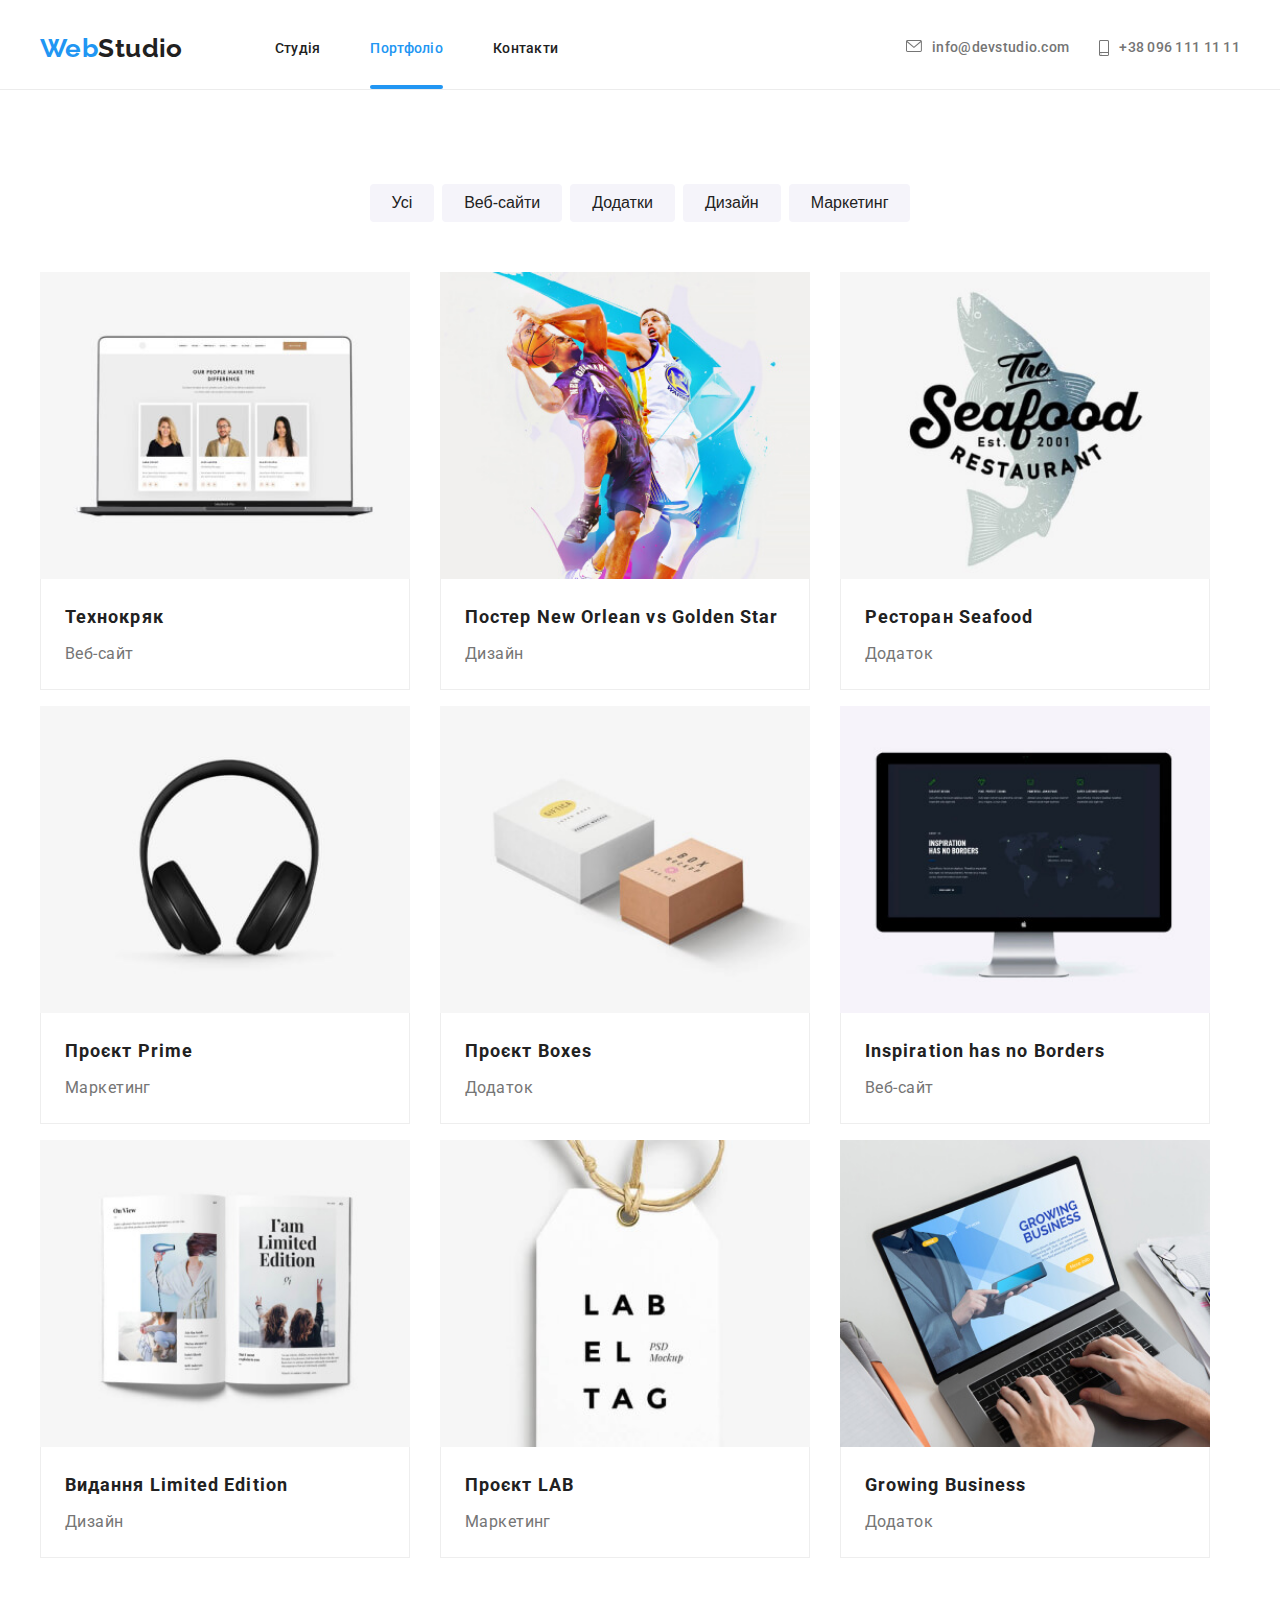
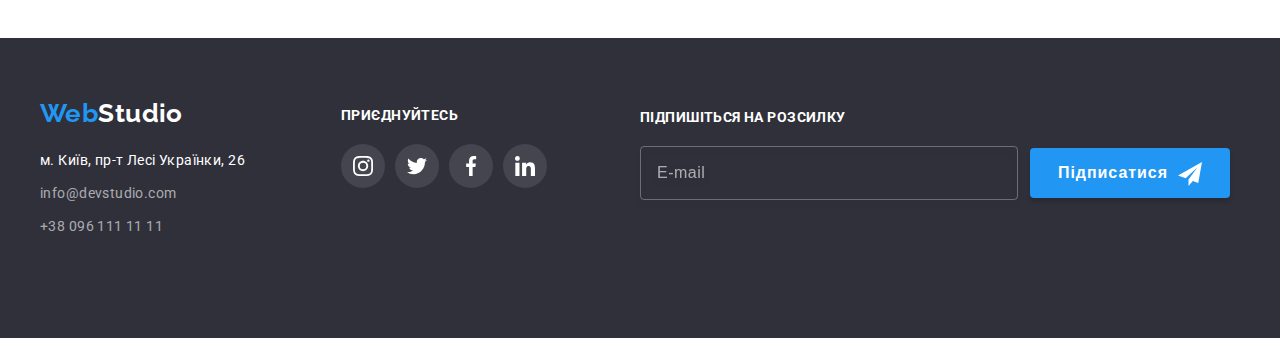
==== commit 73b841e5: "Корективи після огляду ментором" ====
--- a/portfolio.html
+++ b/portfolio.html
@@ -67,16 +67,16 @@
             </div>
     
             <button class="header__btn-open menu-btn js-open-menu">
-                <svg width="40" heiht="40" aria-label="open menu">
-                    <use class="menu-btn__menu" href="./images/icons.svg#icon-menu"></use>
+                <svg class="open_svg" width="24" heiht="16" aria-label="open menu">
+                    <use class="menu-btn__menu" href="./images/icons.svg#icon-menu_open"></use>
                 </svg>
             </button>
     
             <div class="header__inner">
                 <nav class="header__nav">
                     <ul class="header__list list">
-                        <li><a class="header__item current" href="./index.html">Студія</a></li>
-                        <li><a class="header__item" href="./portfolio.html">Портфоліо</a></li>
+                        <li><a class="header__item" href="./index.html">Студія</a></li>
+                        <li><a class="header__item current" href="./portfolio.html">Портфоліо</a></li>
                         <li><a class="header__item" href="#">Контакти</a></li>
                     </ul>
                 </nav>
--- a/css/main.min.css
+++ b/css/main.min.css
@@ -1 +1 @@
-:root{--primary-text-color: #757575;--title-text-color: #212121;--hero-text-color: #FFFFFF;--acent-color: #2196F3;--filter-background-color: #F5F4FA;--cubic: cubic-bezier(0.4, 0, 0.2, 1)}ul{list-style:none;padding:0;margin:0}h1,h2,h3{margin:0}p{margin:0}.page{background-color:var(--hero-text-color);color:var(--primary-text-color);font-family:Roboto,sans-serif,Raleway,sans-serif;font-size:14px;letter-spacing:.03em;margin-left:auto;margin-right:auto}.page.scrol-lock{overflow:hidden}.container{width:100%;padding-left:15px;padding-right:15px;margin-left:auto;margin-right:auto}@media screen and (min-width: 480px){.container{max-width:480px}}@media screen and (min-width: 768px){.container{max-width:768px}}@media screen and (min-width: 1200px){.container{max-width:1200px}}.section{padding-top:60px;padding-bottom:60px}@media screen and (min-width: 1200px){.section{padding-top:94px;padding-bottom:94px}}.visually-hidden{position:absolute;white-space:nowrap;width:1px;height:1px;overflow:hidden;border:0;padding:0;clip:rect(0 0 0 0);clip-path:inset(50%);margin:-1px}.list{list-style:none}img{max-width:100%;width:100%;display:block;height:auto}.button{color:var(--hero-text-color);background-color:var(--acent-color);box-shadow:0px 4px 4px rgba(0,0,0,.15);cursor:pointer;border-radius:4px;border:none;font-size:16px;line-height:1.88;letter-spacing:.06em;font-weight:700}.social-list{display:flex;align-items:center;justify-content:center;gap:10px}.social-link{width:44px;height:44px;display:flex;align-items:center;justify-content:center;border-radius:50%}.header{border-bottom:1px solid #ececec}.header__logo{color:var(--title-text-color);padding-top:16px;padding-bottom:16px}@media screen and (min-width: 768px){.header__logo{padding-top:26px;padding-bottom:26px}}@media screen and (min-width: 1200px){.header__logo{padding-top:24px;padding-bottom:25px}}@media screen and (max-width: 767px){.header__container{display:flex;align-items:center;justify-content:space-between}}.header__nav-mobile{display:flex;flex-direction:column;justify-content:space-between;height:796px;padding-left:40px;padding-top:48px;padding-bottom:48px}@media screen and (min-width: 768px){.header__container{display:flex;align-items:center;justify-content:center}}.header__nav{display:flex;align-items:center;justify-content:center;padding-left:0;padding-top:32px;padding-bottom:32px}.header__list{display:flex;align-items:center;justify-content:center;gap:50px;margin-left:87px}.header__item{position:relative;color:var(--title-text-color);font-weight:500;line-height:1.14;letter-spacing:.02em;text-decoration:none;transition:color 250ms var(--cubic)}.header__item:hover,.header__item:focus{color:var(--acent-color)}.current{color:var(--acent-color)}.current:after{display:block;position:absolute;content:"";width:100%;height:4px;border-radius:2px;background-color:var(--acent-color);left:0;top:96%}.header__item{padding-top:32px;padding-bottom:32px}.header__contacts a{color:var(--primary-text-color);font-weight:500;font-size:12px;line-height:1.17;letter-spacing:.02em;text-decoration:none;transition:color 250ms var(--cubic)}.header__contacts a:hover,.header__contacts a:focus{color:var(--acent-color)}@media screen and (min-width: 768px)and (max-width: 1199.98px){.header__contacts a{margin-left:90px}}@media screen and (min-width: 1200px){.header__contacts a{color:var(--primary-text-color);font-size:14px;line-height:1.14}}.header__email,.contact__phone{display:flex;gap:8px}@media screen and (min-width: 1200px){.header__email,.contact__phone{gap:10px}}.icon-mail,.icon-phone{fill:currentColor}@media screen and (max-width: 1199.98px){.icon-mail{width:14px;height:10px}}@media screen and (max-width: 1199.98px){.icon-phone{height:14px}}.header__email{margin-bottom:10px}@media screen and (min-width: 1200px){.header__email{margin-bottom:0}}@media screen and (min-width: 1200px){.header__list{margin-left:92px}.header__contacts{display:flex;align-items:center;gap:30px;margin-left:auto}.header__item,.header__email,.contact__phone{padding-top:32px;padding-bottom:32px}}.header__mobile{position:fixed;top:0;left:0;width:100%;height:100%;background-color:#fff;transform:translateX(100%);transition:transform 250ms ease}.header__mobile.is-open{transform:translateX(0%)}@media screen and (min-width: 768px){.header__mobile{display:none}}.mobile-menu__social{display:flex;flex-direction:row;flex-wrap:wrap;margin-top:64px}.mobile-menu__iteam{color:var(--acent-color);font-weight:500;font-size:18px;line-height:1.22;letter-spacing:.02em;text-decoration:none}.mobile-social__iteam{padding-left:10px;padding-right:10px;border-right:1px solid rgba(33,33,33,.2)}.mobile-social__iteam:last-child{border-right:none}.mobile-social__iteam:first-child{padding-left:0}.header__inner{width:100%;display:flex;align-items:center}@media screen and (max-width: 767.98px){.header__inner{display:none}}.menu-btn{height:40px;width:40px;border:none;padding:11px;display:flex;align-items:center;background-color:#fff;border-radius:5px}@media screen and (min-width: 768px){.menu-btn{display:none}}.menu__close{width:40px;height:40px}.menu__close:hover,.menu__close:focus{fill:var(--acent-color)}.header__btn-close{position:absolute;top:10px;right:10px}.contact__link-phone{color:var(--acent-color);font-weight:500;font-size:34px;line-height:1.18;letter-spacing:.02em;text-decoration:none}.contact__link-email{color:var(--primary-text-color);font-size:24px;line-height:1.17;letter-spacing:.02em;text-decoration:none}.contact__item-email{margin-top:32px}.menu-list__item:not(:last-child){margin-bottom:32px}.menu-list__link{color:var(--title-text-color);font-size:40px;line-height:1.18;letter-spacing:.02em;text-decoration:none}.active{color:var(--acent-color)}body.overflow{overflow:hidden}.logo{color:var(--acent-color);font-family:Raleway,sans-serif;font-weight:700;font-size:26px;line-height:1.19;text-decoration:none}.hero{background-color:#2f303a;background-position:center;text-align:center;margin-left:auto;margin-right:auto;padding-top:118px;padding-bottom:118px;background-image:linear-gradient(rgba(47, 48, 58, 0.4), rgba(47, 48, 58, 0.4)),url("../images/hero/mobile-hero.jpg");background-repeat:no-repeat;background-size:cover;background-position:center}@media screen and (min-width: 480.98px){.hero{background-image:linear-gradient(rgba(47, 48, 58, 0.4), rgba(47, 48, 58, 0.4)),url("../images/hero/tablet-hero.jpg")}}@media screen and (min-width: 768.98px){.hero{background-image:linear-gradient(rgba(47, 48, 58, 0.4), rgba(47, 48, 58, 0.4)),url("../images/hero/desk-hero.jpg")}}@media screen and (min-width: 1200px){.hero{padding-top:200px;padding-bottom:200px;background-size:1600px}}@media screen and (max-width: 479.98px)and (min-device-pixel-ratio: 2),screen and (max-width: 479.98px)and (-webkit-min-device-pixel-ratio: 2),screen and (max-width: 479.98px)and (min-resolution: 192dpi),screen and (max-width: 479.98px)and (min-resolution: 2dppx){.hero{background-image:linear-gradient(rgba(47, 48, 58, 0.4), rgba(47, 48, 58, 0.4)),url("../images/hero/mobile-hero@2x.jpg")}}@media screen and (min-width: 480px)and (min-device-pixel-ratio: 2),screen and (min-width: 480px)and (-webkit-min-device-pixel-ratio: 2),screen and (min-width: 480px)and (min-resolution: 192dpi),screen and (min-width: 480px)and (min-resolution: 2dppx){.hero{background-image:linear-gradient(rgba(47, 48, 58, 0.4), rgba(47, 48, 58, 0.4)),url("../images/hero/tablet-hero@2x.jpg")}}@media screen and (min-width: 768px)and (min-device-pixel-ratio: 2),screen and (min-width: 768px)and (-webkit-min-device-pixel-ratio: 2),screen and (min-width: 768px)and (min-resolution: 192dpi),screen and (min-width: 768px)and (min-resolution: 2dppx){.hero{background-image:linear-gradient(rgba(47, 48, 58, 0.4), rgba(47, 48, 58, 0.4)),url("../images/hero/desk-hero@2x.jpg")}}.hero__title{color:var(--hero-text-color);font-weight:900;font-size:26px;line-height:1.62;letter-spacing:.06em;text-transform:uppercase;text-align:center;margin-bottom:30px}@media screen and (min-width: 1200px){.hero__title{font-size:44px;line-height:1.36}}.hero__btn{padding:10px 32px}.benefits__list{display:flex;flex-wrap:wrap;gap:30px}@media screen and (min-width: 1200px){.benefits__list{align-items:center;justify-content:center}}.benefits__item{width:100%;height:226px}@media screen and (min-width: 768px){.benefits__item{width:calc((100% - 30px)/2)}}@media screen and (min-width: 1200px){.benefits__item{width:calc((100% - 90px)/4)}}.svg-box{display:flex;align-items:center;justify-content:center;background-color:var(--filter-background-color);background-position:center;border-radius:4px;width:450px;height:120px;margin-bottom:30px}@media screen and (min-width: 768px){.svg-box{width:354px}}@media screen and (min-width: 1200px){.svg-box{width:270px}}.benefits__item-title{color:var(--title-text-color);font-weight:700;font-size:14px;line-height:1.14;text-transform:uppercase;margin-bottom:10px}@media screen and (max-width: 767.98px){.benefits__item-title{text-align:center}}.benefits__text{color:var(--primary-text-color);line-height:1.71}@media screen and (min-width: 768px){.benefits__text{width:354px}}@media screen and (min-width: 1200px){.benefits__text{width:270px;margin:0}}.services{display:none}@media screen and (min-width: 1200px){.services{display:flex;padding-top:0}.section__title{color:var(--title-text-color);font-weight:700;font-size:36px;line-height:1.17;text-align:center;margin-bottom:50px}.services__list{display:flex;align-items:center;gap:30px}.services__item{position:relative}.services__img{display:block;max-width:100%;height:auto}.services__description{position:absolute;color:var(--hero-text-color);background-color:rgba(47,48,58,.8);font-weight:700;font-size:14px;line-height:1.14;text-align:center;letter-spacing:.03em;text-transform:uppercase;width:370px;left:0;bottom:0;padding-top:27px;padding-bottom:27px}}.team{background-color:var(--filter-background-color);margin-left:auto;margin-right:auto}.team-tittle{color:var(--title-text-color);font-weight:700;font-size:28px;line-height:1.18;text-align:center;margin-bottom:30px}@media screen and (min-width: 1200px){.team-tittle{line-height:1.17;margin-bottom:50px;font-size:36px}}.team__list{display:flex;flex-wrap:wrap;gap:30px}@media screen and (min-width: 1200px){.team__list{display:flex;align-items:center}}.team__member{width:100%;height:622px;background-color:var(--hero-text-color);box-shadow:0px 1px 3px rgba(0,0,0,.12),0px 1px 1px rgba(0,0,0,.14),0px 2px 1px rgba(0,0,0,.2);border-radius:0px 0px 4px 4px}@media screen and (min-width: 768px){.team__member{width:calc((100% - 30px)/2);height:536px}}@media screen and (min-width: 1200px){.team__member{width:calc((100% - 90px)/4);height:428px}}.team__item{align-content:space-between;padding-top:30px;padding-bottom:24px}@media screen and (min-width: 1200px){.team__item{padding-bottom:30px}}.team__name{color:var(--title-text-color);font-weight:500;font-size:16px;line-height:1.19;text-align:center;margin-bottom:10px}.team__position{color:var(--primary-text-color);font-size:16px;line-height:1.19;text-align:center}.members-link{fill:#afb1b8;margin-top:16px;transition:background-color 250ms var(--cubic),fill 250ms var(--cubic)}.members-link:hover,.members-link:focus{background-color:var(--acent-color);fill:var(--hero-text-color)}.clients__title{color:var(--title-text-color);font-weight:700;font-size:28px;line-height:1.18;text-align:center;margin-bottom:30px}@media screen and (min-width: 1200px){.clients__title{font-size:36px;line-height:1.17;margin-bottom:50px}}.clients__list{display:flex;flex-wrap:wrap;align-items:center;justify-content:center;gap:30px;flex-basis:calc((100% - 30px)/2)}@media screen and (min-width: 768px){.clients__list{flex-basis:calc((100% - 60px)/3)}}@media screen and (min-width: 1200px){.clients__list{align-items:center;justify-content:center}}.company__link{width:210px;height:92px;display:flex;align-items:center;justify-content:center;fill:#afb1b8;border:1px solid #afb1b8;border-radius:4px;transition:fill 250ms var(--cubic),border 250ms var(--cubic)}.company__link:hover,.company__link:focus{fill:var(--acent-color);border:1px solid var(--acent-color)}@media screen and (min-width: 768px){.company__link{width:226px}}@media screen and (min-width: 1200px){.company__link{width:170px}}.footer{background-color:#2f303a;padding-top:60px;padding-bottom:60px;margin-left:auto;margin-right:auto}.footer__logo{color:var(--hero-text-color)}.address{margin-top:20px}.footer-content{text-align:center}@media screen and (min-width: 1200px){.footer-content{display:flex;align-items:baseline;text-align:left}}@media screen and (min-width: 768px){.footer__connection{display:flex;justify-content:center;align-content:space-between}}.contacts{width:231px;margin-left:auto;margin-right:auto;margin-bottom:60px}@media screen and (min-width: 1200px){.contacts{margin-bottom:0}}.location{color:var(--hero-text-color)}.address-title{color:rgba(255,255,255,.6)}.location,.address-title{font-style:normal;line-height:1.71;text-decoration:none;transition:color 250ms var(--cubic)}.address-list:not(:last-child){margin-bottom:8px}@media screen and (min-width: 1200px){.address-list:not(:last-child){margin-bottom:9px}}.coordinates .location:hover,.coordinates .location:focus{color:var(--acent-color)}.address-title:hover,.address-title:focus{color:var(--acent-color)}.join{margin-left:auto;margin-right:auto;margin-bottom:60px;width:206px}@media screen and (min-width: 1200px){.join{margin-left:70px;margin-top:10px}}.join-title{color:var(--hero-text-color);font-weight:700;font-size:14px;line-height:1.14;text-transform:uppercase;margin-bottom:20px}.network-link{fill:var(--hero-text-color);background-color:rgba(255,255,255,.1);transition:background-color 250ms var(--cubic)}.network-link:hover,.network-link:focus{background-color:var(--acent-color)}@media screen and (min-width: 1200px){.subscribe-form{margin-left:93px}}@media screen and (min-width: 1200px){.subscribe-items{display:flex;align-items:center;justify-content:center}}.subscribe-title{color:var(--hero-text-color);font-weight:700;font-size:14px;line-height:1.14;text-transform:uppercase;margin-bottom:20px}.subscribe-input{color:var(--hero-text-color);background-color:rgba(0,0,0,0);width:450px;height:50px;font-size:16px;line-height:1.25;border:1px solid rgba(255,255,255,.3);filter:drop-shadow(0px 4px 4px rgba(0, 0, 0, 0.15));border-radius:4px;margin-right:12px;margin-bottom:20px;padding-left:16px}@media screen and (min-width: 1200px){.subscribe-input{width:358px;margin-bottom:0}}.subscribe-input::placeholder{font-size:16px;line-height:1.25;letter-spacing:.03em;color:rgba(255,255,255,.6)}.subscribe-input:focus+.subscribe-label{color:rgba(0,0,0,0)}.subscribe-input:hover,.subscribe-input:focus{border-color:var(--acent-color)}.icon-letter{vertical-align:middle}.footer__btn{display:flex;align-items:center;justify-content:center;width:200px;height:50px;padding:10px 28px;margin-left:auto;margin-right:auto}.subscribe-btn-icon{margin-left:10px}.backdrop{position:fixed;top:0;left:0;width:100%;height:100%;background-color:rgba(0,0,0,.2);visibility:visible;opacity:1;transition:opacity 250ms var(--cubic),visibility 250ms var(--cubic)}.backdrop.is-hidden{visibility:hidden;opacity:0;pointer-events:none}.backdrop.is-hidden .modal{transform:scale(0.6) translate(-50%, -50%)}.modal{position:absolute;top:50%;left:50%;transform:translate(-50%, -50%) scale(1);width:450px;height:609px;padding:40px;border-radius:4px;background-color:var(--hero-text-color);box-shadow:0px 1px 3px rgba(0,0,0,.12),0px 1px 1px rgba(0,0,0,.14),0px 2px 1px rgba(0,0,0,.2);transition:transform 250ms var(--cubic)}@media screen and (min-width: 1200px){.modal{width:528px;height:581px}}.modal-title{font-weight:700;font-size:20px;line-height:1.5;text-align:center;text-align:center;color:var(--title-text-color);margin-bottom:12px}@media screen and (min-width: 1200px){.modal-title{line-height:1.15}}.modal-form{display:flex;flex-direction:column}.modal-label{display:block;font-size:12px;line-height:1.17;letter-spacing:.01em;color:var(--primary-text-color);margin-bottom:4px}.modal-input,.modal-textarea{border:1px solid rgba(33,33,33,.2);border-radius:4px;width:100%;transition:border-color 250ms var(--cubic)}.modal-input:hover,.modal-textarea:hover,.modal-input:focus,.modal-textarea:focus{border-color:var(--acent-color)}.modal-input:hover+.icon-form,.modal-input:focus+.icon-form{fill:var(--acent-color)}.modal-input{padding:11px 12px 11px 42px;outline:rgba(0,0,0,0);cursor:pointer}.modal-textarea{padding:12px 16px;height:120px;resize:none;outline:rgba(0,0,0,0)}.modal-textarea::placeholder{font-size:12px;line-height:1.15;letter-spacing:.01em}.form-group{position:relative;margin-bottom:10px;cursor:pointer}.form-box{margin-bottom:20px}.icon-form{position:absolute;fill:var(--title-text-color);top:50%;left:12px;transition:fill 250ms var(--cubic);pointer-events:none}.button-close{display:flex;position:absolute;align-items:center;justify-content:center;width:30px;height:30px;top:8px;right:8px;border:1px solid rgba(0,0,0,.1);border-radius:50%;background-color:var(--hero-text-color);cursor:pointer}.button-close:hover .icon-close,.button-close:focus .icon-close{fill:var(--acent-color)}.icon-close{position:absolute;fill:#000;transition:fill 250ms var(--cubic)}.checkbox-link{text-decoration:underline;color:var(--acent-color)}.check-label{display:flex;align-items:center;font-size:14px;line-height:1.71;color:var(--primary-text-color);margin:4px}.form-checkbox{display:flex;align-items:center;justify-content:center;width:16px;height:15px;border:2px solid var(--title-text-color);border-radius:3px;margin-left:-15px;margin-right:8px}@media screen and (min-width: 1200px){.form-checkbox{margin-left:12px}}.form-agreement{display:flex;align-items:center;justify-content:center;margin-bottom:30px}.modal-checked:checked+.form-checkbox{background-color:var(--acent-color);border:none}.modal-checked:checked+.form-checkbox .icon-checked{opacity:1}.icon-checked{fill:var(--hero-text-color);opacity:0;width:11px;height:8px}.checkbox-text{font-size:12px;line-height:1.17;color:var(--primary-text-color);margin-right:5px;cursor:pointer}@media screen and (min-width: 1200px){.checkbox-text{font-size:14px;line-height:1.71}}.checkbox-link{font-size:12px;line-height:1.17;color:--acent-color;border-bottom:1px solid;text-decoration:none;cursor:pointer}@media screen and (min-width: 1200px){.checkbox-link{font-size:14px;line-height:1.71}}.form-button{display:block;margin:0 auto;width:200px;height:50px;font-weight:700;font-size:16px;line-height:1.88;letter-spacing:.06em;color:var(--hero-text-color);background-color:var(--acent-color);box-shadow:0px 4px 4px rgba(0,0,0,.15);border-radius:4px;border:rgba(0,0,0,0);cursor:pointer;transition:background-color 250ms var(--cubic)}.form-button:hover,.form-button:focus{background-color:#188ce8}.form-checked{display:flex;align-items:center;margin-bottom:30px}.button-nav{display:flex;flex-wrap:wrap;max-width:326px;gap:8px;margin-bottom:40px}@media screen and (min-width: 768px){.button-nav{max-width:575px;align-items:center;justify-content:center;margin-bottom:30px;margin-left:auto;margin-right:auto}}@media screen and (min-width: 1200px){.button-nav{margin-bottom:50px}}.button-nav-item{cursor:pointer;color:var(--title-text-color);background-color:var(--filter-background-color);font-weight:500;font-size:16px;line-height:1.62;border:rgba(0,0,0,0);padding:6px 22px;border-radius:4px;transition:color 250ms var(--cubic),background-color 250ms var(--cubic),box-shadow 250ms var(--cubic)}.button-nav-item:hover,.button-nav-item:focus{color:var(--hero-text-color);background-color:var(--acent-color);box-shadow:0px 3px 1px rgba(0,0,0,.1),0px 1px 2px rgba(0,0,0,.08),0px 2px 2px rgba(0,0,0,.12)}.description{position:relative;overflow:hidden}.description-text{position:absolute;padding:63px 24px;font-size:18px;line-height:1.56;letter-spacing:.03em;left:0;top:0;width:100%;height:100%;color:var(--hero-text-color);background-color:var(--acent-color);transform:translateY(100%);transition:transform 250ms var(--cubic)}.works-item:hover .description-text{transform:translateY(0)}.works{display:flex;flex-wrap:wrap;align-items:center;gap:30px}@media screen and (min-width: 768px){.works{flex-basis:calc((100% - 30px)/2)}}@media screen and (min-width: 1200px){.works{flex-basis:calc((100% - 60px)/3)}}.work-link{text-decoration:none}.works-item{width:450px;height:404px;transition:transform 250ms var(--cubic),box-shadow 250ms var(--cubic)}@media screen and (min-width: 768px){.works-item{width:354px}}@media screen and (min-width: 1200px){.works-item{width:370px}}.works-item:hover{box-shadow:0px 1px 1px rgba(0,0,0,.12),0px 4px 4px rgba(0,0,0,.06),1px 4px 6px rgba(0,0,0,.16)}.content-border{padding:20px 24px;border:1px solid #eee;border-top:rgba(0,0,0,0)}@media screen and (min-width: 768px)and (max-width: 1199.98px){.content-item{height:146px}.work-example{height:440px}}.works-title{color:var(--title-text-color);font-weight:700;font-size:18px;line-height:2;letter-spacing:.06em;margin-bottom:4px}.works-text{color:var(--primary-text-color);font-weight:400;font-size:16px;line-height:1.88}/*# sourceMappingURL=main.min.css.map */+:root{--primary-text-color: #757575;--title-text-color: #212121;--hero-text-color: #FFFFFF;--acent-color: #2196F3;--filter-background-color: #F5F4FA;--cubic: cubic-bezier(0.4, 0, 0.2, 1)}ul{list-style:none;padding:0;margin:0}h1,h2,h3{margin:0}p{margin:0}.page{background-color:var(--hero-text-color);color:var(--primary-text-color);font-family:Roboto,sans-serif,Raleway,sans-serif;font-size:14px;letter-spacing:.03em;margin-left:auto;margin-right:auto}.page.scrol-lock{overflow:hidden}.container{width:100%;padding-left:15px;padding-right:15px;margin-left:auto;margin-right:auto}@media screen and (min-width: 480px){.container{max-width:480px}}@media screen and (min-width: 768px){.container{max-width:768px}}@media screen and (min-width: 1200px){.container{max-width:1200px}}.section{padding-top:60px;padding-bottom:60px}@media screen and (min-width: 1200px){.section{padding-top:94px;padding-bottom:94px}}.visually-hidden{position:absolute;white-space:nowrap;width:1px;height:1px;overflow:hidden;border:0;padding:0;clip:rect(0 0 0 0);clip-path:inset(50%);margin:-1px}.list{list-style:none}img{max-width:100%;width:100%;display:block;height:auto}.button{color:var(--hero-text-color);background-color:var(--acent-color);box-shadow:0px 4px 4px rgba(0,0,0,.15);cursor:pointer;border-radius:4px;border:none;font-size:16px;line-height:1.88;letter-spacing:.06em;font-weight:700}.social-list{display:flex;align-items:center;justify-content:center;gap:10px;padding-bottom:24px}@media screen and (min-width: 1200px){.social-list{padding-bottom:30px}}.social-link{width:44px;height:44px;display:flex;align-items:center;justify-content:center;border-radius:50%}.header{border-bottom:1px solid #ececec}.header__logo{color:var(--title-text-color)}@media screen and (min-width: 768px){.header__logo{padding-top:26px;padding-bottom:26px}}@media screen and (min-width: 1200px){.header__logo{padding-top:24px;padding-bottom:25px}}@media screen and (max-width: 767px){.header__container{display:flex;align-items:center;justify-content:space-between;padding-top:16px;padding-bottom:16px}}.header__nav-mobile{display:flex;flex-direction:column;justify-content:space-between;height:100%;padding-left:40px;padding-top:48px;padding-bottom:48px}@media screen and (min-width: 768px){.header__container{display:flex;align-items:center;justify-content:center}}.header__nav{display:flex;align-items:center;justify-content:center;padding-left:0;padding-top:32px;padding-bottom:32px}.header__list{display:flex;align-items:center;justify-content:center;gap:50px;margin-left:87px}.header__item{position:relative;color:var(--title-text-color);font-weight:500;line-height:1.14;letter-spacing:.02em;text-decoration:none;transition:color 250ms var(--cubic)}.header__item:hover,.header__item:focus{color:var(--acent-color)}.current{color:var(--acent-color)}.current:after{display:block;position:absolute;content:"";width:100%;height:4px;border-radius:2px;background-color:var(--acent-color);left:0;top:96%}.header__item{padding-top:32px;padding-bottom:32px}.header__contacts a{color:var(--primary-text-color);font-weight:500;font-size:12px;line-height:1.17;letter-spacing:.02em;text-decoration:none;transition:color 250ms var(--cubic)}.header__contacts a:hover,.header__contacts a:focus{color:var(--acent-color)}@media screen and (min-width: 768px)and (max-width: 1199.98px){.header__contacts a{margin-left:90px}}@media screen and (min-width: 1200px){.header__contacts a{color:var(--primary-text-color);font-size:14px;line-height:1.14}}.header__email,.contact__phone{display:flex;gap:8px}@media screen and (min-width: 1200px){.header__email,.contact__phone{gap:10px}}.icon-mail,.icon-phone{fill:currentColor}@media screen and (max-width: 1199.98px){.icon-mail{width:14px;height:10px}}@media screen and (max-width: 1199.98px){.icon-phone{height:14px}}.header__email{margin-bottom:10px}@media screen and (min-width: 1200px){.header__email{margin-bottom:0}}@media screen and (min-width: 1200px){.header__list{margin-left:92px}.header__contacts{display:flex;align-items:center;gap:30px;margin-left:auto}.header__item,.header__email,.contact__phone{padding-top:32px;padding-bottom:32px}}.header__mobile{position:fixed;top:0;left:0;width:100%;height:100%;z-index:2;background-color:#fff;transform:translateX(100%);transition:transform 250ms ease}.header__mobile.is-open{transform:translateX(0%)}@media screen and (min-width: 768px){.header__mobile{display:none}}.mobile-menu__social{display:flex;flex-direction:row;flex-wrap:wrap;margin-top:64px}.mobile-menu__iteam{color:var(--acent-color);font-weight:500;font-size:18px;line-height:1.22;letter-spacing:.02em;text-decoration:none}.mobile-social__iteam{padding-left:10px;padding-right:10px;border-right:1px solid rgba(33,33,33,.2)}.mobile-social__iteam:last-child{border-right:none}.mobile-social__iteam:first-child{padding-left:0}.header__inner{width:100%;display:flex;align-items:center}@media screen and (max-width: 767.98px){.header__inner{display:none}}.menu-btn{height:40px;width:40px;border:none;padding:11px;display:flex;align-items:center;background-color:#fff;border-radius:5px}@media screen and (min-width: 768px){.menu-btn{display:none}}.open_svg{width:24px;height:16px}.menu__close{width:40px;height:40px}.menu__close:hover,.menu__close:focus{fill:var(--acent-color)}.header__btn-close{position:absolute;top:10px;right:10px}.contact__link-phone{color:var(--acent-color);font-weight:500;font-size:34px;line-height:1.18;letter-spacing:.02em;text-decoration:none}.contact__link-email{color:var(--primary-text-color);font-size:24px;line-height:1.17;letter-spacing:.02em;text-decoration:none}.contact__item-email{margin-top:32px}.menu-list__item:not(:last-child){margin-bottom:32px}.menu-list__link{color:var(--title-text-color);font-weight:500;font-size:40px;line-height:1.18;letter-spacing:.02em;text-decoration:none}.active{color:var(--acent-color)}body.overflow{overflow:hidden}.logo{color:var(--acent-color);font-family:Raleway,sans-serif;font-weight:700;font-size:26px;line-height:1.19;text-decoration:none}.hero{background-color:#2f303a;background-position:center;text-align:center;margin-left:auto;margin-right:auto;padding-top:118px;padding-bottom:118px;background-image:linear-gradient(rgba(47, 48, 58, 0.4), rgba(47, 48, 58, 0.4)),url("../images/hero/mobile-hero.jpg");background-repeat:no-repeat;background-size:cover;background-position:center}@media screen and (min-width: 480.98px){.hero{background-image:linear-gradient(rgba(47, 48, 58, 0.4), rgba(47, 48, 58, 0.4)),url("../images/hero/tablet-hero.jpg")}}@media screen and (min-width: 768.98px){.hero{background-image:linear-gradient(rgba(47, 48, 58, 0.4), rgba(47, 48, 58, 0.4)),url("../images/hero/desk-hero.jpg")}}@media screen and (min-width: 1200px){.hero{padding-top:200px;padding-bottom:200px;background-size:1600px}}@media screen and (max-width: 479.98px)and (min-device-pixel-ratio: 2),screen and (max-width: 479.98px)and (-webkit-min-device-pixel-ratio: 2),screen and (max-width: 479.98px)and (min-resolution: 192dpi),screen and (max-width: 479.98px)and (min-resolution: 2dppx){.hero{background-image:linear-gradient(rgba(47, 48, 58, 0.4), rgba(47, 48, 58, 0.4)),url("../images/hero/mobile-hero@2x.jpg")}}@media screen and (min-width: 480px)and (min-device-pixel-ratio: 2),screen and (min-width: 480px)and (-webkit-min-device-pixel-ratio: 2),screen and (min-width: 480px)and (min-resolution: 192dpi),screen and (min-width: 480px)and (min-resolution: 2dppx){.hero{background-image:linear-gradient(rgba(47, 48, 58, 0.4), rgba(47, 48, 58, 0.4)),url("../images/hero/tablet-hero@2x.jpg")}}@media screen and (min-width: 768px)and (min-device-pixel-ratio: 2),screen and (min-width: 768px)and (-webkit-min-device-pixel-ratio: 2),screen and (min-width: 768px)and (min-resolution: 192dpi),screen and (min-width: 768px)and (min-resolution: 2dppx){.hero{background-image:linear-gradient(rgba(47, 48, 58, 0.4), rgba(47, 48, 58, 0.4)),url("../images/hero/desk-hero@2x.jpg")}}.hero__title{color:var(--hero-text-color);font-weight:900;font-size:26px;line-height:1.62;letter-spacing:.06em;text-transform:uppercase;text-align:center;margin-bottom:30px}@media screen and (min-width: 1200px){.hero__title{font-size:44px;line-height:1.36}}.hero__btn{padding:10px 32px}.benefits__list{display:flex;flex-wrap:wrap;gap:30px}@media screen and (min-width: 1200px){.benefits__list{align-items:center;justify-content:center}}.benefits__item{width:100%;height:226px}@media screen and (min-width: 768px){.benefits__item{width:calc((100% - 30px)/2)}}@media screen and (min-width: 1200px){.benefits__item{width:calc((100% - 90px)/4)}}.svg-box{display:flex;align-items:center;justify-content:center;background-color:var(--filter-background-color);background-position:center;border-radius:4px;width:100%;height:120px;margin-bottom:30px}@media screen and (min-width: 768px){.svg-box{width:354px}}@media screen and (min-width: 1200px){.svg-box{width:270px}}.benefits__item-title{color:var(--title-text-color);font-weight:700;font-size:14px;line-height:1.14;text-transform:uppercase;margin-bottom:10px}@media screen and (max-width: 767.98px){.benefits__item-title{text-align:center}}.benefits__text{color:var(--primary-text-color);line-height:1.71}@media screen and (min-width: 768px){.benefits__text{width:354px}}@media screen and (min-width: 1200px){.benefits__text{width:270px;margin:0}}.services{display:none}@media screen and (min-width: 1200px){.services{display:flex;padding-top:0}.section__title{color:var(--title-text-color);font-weight:700;font-size:36px;line-height:1.17;text-align:center;margin-bottom:50px}.services__list{display:flex;align-items:center;gap:30px}.services__item{position:relative}.services__img{display:block;max-width:100%;height:auto}.services__description{position:absolute;color:var(--hero-text-color);background-color:rgba(47,48,58,.8);font-weight:700;font-size:14px;line-height:1.14;text-align:center;letter-spacing:.03em;text-transform:uppercase;width:370px;left:0;bottom:0;padding-top:27px;padding-bottom:27px}}.team{background-color:var(--filter-background-color);margin-left:auto;margin-right:auto}.team-tittle{color:var(--title-text-color);font-weight:700;font-size:28px;line-height:1.18;text-align:center;margin-bottom:30px}@media screen and (min-width: 1200px){.team-tittle{line-height:1.17;margin-bottom:50px;font-size:36px}}.team__list{display:flex;flex-wrap:wrap;gap:30px}@media screen and (min-width: 1200px){.team__list{display:flex;align-items:center}}.team__member{width:100%;height:622px;background-color:var(--hero-text-color);box-shadow:0px 1px 3px rgba(0,0,0,.12),0px 1px 1px rgba(0,0,0,.14),0px 2px 1px rgba(0,0,0,.2);border-radius:0px 0px 4px 4px}@media screen and (min-width: 768px){.team__member{width:calc((100% - 30px)/2);height:536px}}@media screen and (min-width: 1200px){.team__member{width:calc((100% - 90px)/4);height:428px}}.team__item{align-content:space-between;padding-top:30px;padding-bottom:24px}@media screen and (min-width: 1200px){.team__item{padding-bottom:30px}}.team__name{color:var(--title-text-color);font-weight:500;font-size:16px;line-height:1.19;text-align:center;margin-bottom:10px}.team__position{color:var(--primary-text-color);font-size:16px;line-height:1.19;text-align:center}.members-link{fill:#afb1b8;margin-top:16px;transition:background-color 250ms var(--cubic),fill 250ms var(--cubic)}.members-link:hover,.members-link:focus{background-color:var(--acent-color);fill:var(--hero-text-color)}@media screen and (min-width: 1200px){.team__img{height:260px}}.clients__title{color:var(--title-text-color);font-weight:700;font-size:28px;line-height:1.18;text-align:center;margin-bottom:30px}@media screen and (min-width: 1200px){.clients__title{font-size:36px;line-height:1.17;margin-bottom:50px}}.clients__list{display:flex;flex-wrap:wrap;align-items:center;justify-content:center;gap:30px;flex-basis:calc((100% - 30px)/2)}@media screen and (min-width: 768px){.clients__list{flex-basis:calc((100% - 60px)/3)}}@media screen and (min-width: 1200px){.clients__list{align-items:center;justify-content:center}}.company__link{width:210px;height:92px;display:flex;align-items:center;justify-content:center;fill:#afb1b8;border:1px solid #afb1b8;border-radius:4px;transition:fill 250ms var(--cubic),border 250ms var(--cubic)}.company__link:hover,.company__link:focus{fill:var(--acent-color);border:1px solid var(--acent-color)}@media screen and (min-width: 768px){.company__link{width:226px}}@media screen and (min-width: 1200px){.company__link{width:170px}}.footer{background-color:#2f303a;padding-top:60px;padding-bottom:60px;margin-left:auto;margin-right:auto}.footer__logo{color:var(--hero-text-color)}.address{margin-top:20px}.footer-content{text-align:center}@media screen and (min-width: 1200px){.footer-content{display:flex;align-items:baseline;text-align:left}}@media screen and (min-width: 768px){.footer__connection{display:flex;justify-content:center;align-content:space-between}}.contacts{width:231px;margin-left:auto;margin-right:auto;margin-bottom:60px}@media screen and (min-width: 1200px){.contacts{margin-bottom:0}}.location{color:var(--hero-text-color)}.address-title{color:rgba(255,255,255,.6)}.location,.address-title{font-style:normal;line-height:1.71;text-decoration:none;transition:color 250ms var(--cubic)}.address-list:not(:last-child){margin-bottom:8px}@media screen and (min-width: 1200px){.address-list:not(:last-child){margin-bottom:9px}}.coordinates .location:hover,.coordinates .location:focus{color:var(--acent-color)}.address-title:hover,.address-title:focus{color:var(--acent-color)}.join{margin-left:auto;margin-right:auto;margin-bottom:60px;width:206px}@media screen and (min-width: 1200px){.join{margin-left:70px;margin-top:10px}}.join-title{color:var(--hero-text-color);font-weight:700;font-size:14px;line-height:1.14;text-transform:uppercase;margin-bottom:20px}.network-link{fill:var(--hero-text-color);background-color:rgba(255,255,255,.1);transition:background-color 250ms var(--cubic)}.network-link:hover,.network-link:focus{background-color:var(--acent-color)}@media screen and (min-width: 1200px){.subscribe-form{margin-left:93px}}@media screen and (min-width: 1200px){.subscribe-items{display:flex;align-items:center;justify-content:center}}.subscribe-title{color:var(--hero-text-color);font-weight:700;font-size:14px;line-height:1.14;text-transform:uppercase;margin-bottom:20px}.subscribe-input{color:var(--hero-text-color);background-color:rgba(0,0,0,0);width:100%;height:50px;font-size:16px;line-height:1.25;border:1px solid rgba(255,255,255,.3);filter:drop-shadow(0px 4px 4px rgba(0, 0, 0, 0.15));border-radius:4px;margin-right:12px;margin-bottom:20px;padding-left:16px}@media screen and (min-width: 768px){.subscribe-input{width:450px}}@media screen and (min-width: 1200px){.subscribe-input{width:358px;margin-bottom:0}}.subscribe-input::placeholder{font-size:16px;line-height:1.25;letter-spacing:.03em;color:rgba(255,255,255,.6)}.subscribe-input:focus+.subscribe-label{color:rgba(0,0,0,0)}.subscribe-input:hover,.subscribe-input:focus{border-color:var(--acent-color)}.icon-letter{vertical-align:middle}.footer__btn{display:flex;align-items:center;justify-content:center;width:200px;height:50px;padding:10px 28px;margin-left:auto;margin-right:auto}.subscribe-btn-icon{margin-left:10px}.backdrop{position:fixed;top:0;left:0;width:100%;height:100%;background-color:rgba(0,0,0,.2);visibility:visible;opacity:1;transition:opacity 250ms var(--cubic),visibility 250ms var(--cubic)}.backdrop.is-hidden{visibility:hidden;opacity:0;pointer-events:none}.backdrop.is-hidden .modal{transform:scale(0.6) translate(-50%, -50%)}.modal{position:absolute;top:50%;left:50%;transform:translate(-50%, -50%) scale(1);width:450px;height:609px;padding:40px;border-radius:4px;background-color:var(--hero-text-color);box-shadow:0px 1px 3px rgba(0,0,0,.12),0px 1px 1px rgba(0,0,0,.14),0px 2px 1px rgba(0,0,0,.2);transition:transform 250ms var(--cubic)}@media screen and (min-width: 1200px){.modal{width:528px;height:581px}}.modal-title{font-weight:700;font-size:20px;line-height:1.5;text-align:center;text-align:center;color:var(--title-text-color);margin-bottom:12px}@media screen and (min-width: 1200px){.modal-title{line-height:1.15}}.modal-form{display:flex;flex-direction:column}.modal-label{display:block;font-size:12px;line-height:1.17;letter-spacing:.01em;color:var(--primary-text-color);margin-bottom:4px}.modal-input,.modal-textarea{border:1px solid rgba(33,33,33,.2);border-radius:4px;width:100%;transition:border-color 250ms var(--cubic)}.modal-input:hover,.modal-textarea:hover,.modal-input:focus,.modal-textarea:focus{border-color:var(--acent-color)}.modal-input:hover+.icon-form,.modal-input:focus+.icon-form{fill:var(--acent-color)}.modal-input{padding:11px 12px 11px 42px;outline:rgba(0,0,0,0);cursor:pointer}.modal-textarea{padding:12px 16px;height:120px;resize:none;outline:rgba(0,0,0,0)}.modal-textarea::placeholder{font-size:12px;line-height:1.15;letter-spacing:.01em}.form-group{position:relative;margin-bottom:10px;cursor:pointer}.form-box{margin-bottom:20px}.icon-form{position:absolute;fill:var(--title-text-color);top:50%;left:12px;transition:fill 250ms var(--cubic);pointer-events:none}.button-close{display:flex;position:absolute;align-items:center;justify-content:center;width:30px;height:30px;top:8px;right:8px;border:1px solid rgba(0,0,0,.1);border-radius:50%;background-color:var(--hero-text-color);cursor:pointer}.button-close:hover .icon-close,.button-close:focus .icon-close{fill:var(--acent-color)}.icon-close{position:absolute;fill:#000;transition:fill 250ms var(--cubic)}.checkbox-link{text-decoration:underline;color:var(--acent-color)}.check-label{display:flex;align-items:center;font-size:14px;line-height:1.71;color:var(--primary-text-color);margin:4px}.form-checkbox{display:flex;align-items:center;justify-content:center;width:16px;height:15px;border:2px solid var(--title-text-color);border-radius:3px;margin-left:-15px;margin-right:8px}@media screen and (min-width: 1200px){.form-checkbox{margin-left:12px}}.form-agreement{display:flex;align-items:center;justify-content:center;margin-bottom:30px}.modal-checked:checked+.form-checkbox{background-color:var(--acent-color);border:none}.modal-checked:checked+.form-checkbox .icon-checked{opacity:1}.icon-checked{fill:var(--hero-text-color);opacity:0;width:11px;height:8px}.checkbox-text{font-size:12px;line-height:1.17;color:var(--primary-text-color);margin-right:5px;cursor:pointer}@media screen and (min-width: 1200px){.checkbox-text{font-size:14px;line-height:1.71}}.checkbox-link{font-size:12px;line-height:1.17;color:--acent-color;border-bottom:1px solid;text-decoration:none;cursor:pointer}@media screen and (min-width: 1200px){.checkbox-link{font-size:14px;line-height:1.71}}.form-button{display:block;margin:0 auto;width:200px;height:50px;font-weight:700;font-size:16px;line-height:1.88;letter-spacing:.06em;color:var(--hero-text-color);background-color:var(--acent-color);box-shadow:0px 4px 4px rgba(0,0,0,.15);border-radius:4px;border:rgba(0,0,0,0);cursor:pointer;transition:background-color 250ms var(--cubic)}.form-button:hover,.form-button:focus{background-color:#188ce8}.form-checked{display:flex;align-items:center;margin-bottom:30px}.button-nav{display:flex;flex-wrap:wrap;max-width:326px;gap:8px;margin-bottom:40px}@media screen and (min-width: 768px){.button-nav{max-width:575px;align-items:center;justify-content:center;margin-bottom:30px;margin-left:auto;margin-right:auto}}@media screen and (min-width: 1200px){.button-nav{margin-bottom:50px}}.button-nav-item{cursor:pointer;color:var(--title-text-color);background-color:var(--filter-background-color);font-weight:500;font-size:16px;line-height:1.62;border:rgba(0,0,0,0);padding:6px 22px;border-radius:4px;transition:color 250ms var(--cubic),background-color 250ms var(--cubic),box-shadow 250ms var(--cubic)}.button-nav-item:hover,.button-nav-item:focus{color:var(--hero-text-color);background-color:var(--acent-color);box-shadow:0px 3px 1px rgba(0,0,0,.1),0px 1px 2px rgba(0,0,0,.08),0px 2px 2px rgba(0,0,0,.12)}.description{position:relative;overflow:hidden}.description-text{position:absolute;padding:63px 24px;font-size:18px;line-height:1.56;letter-spacing:.03em;left:0;top:0;width:100%;height:100%;color:var(--hero-text-color);background-color:var(--acent-color);transform:translateY(100%);transition:transform 250ms var(--cubic)}.works-item:hover .description-text{transform:translateY(0)}.works{display:flex;flex-wrap:wrap;align-items:center;gap:30px}@media screen and (min-width: 768px){.works{flex-basis:calc((100% - 30px)/2)}}@media screen and (min-width: 1200px){.works{flex-basis:calc((100% - 60px)/3)}}.work-link{text-decoration:none}.works-item{width:450px;height:404px;z-index:0;transition:transform 250ms var(--cubic),box-shadow 250ms var(--cubic)}@media screen and (min-width: 768px){.works-item{width:354px}}@media screen and (min-width: 1200px){.works-item{width:370px}}.works-item:hover{box-shadow:0px 1px 1px rgba(0,0,0,.12),0px 4px 4px rgba(0,0,0,.06),1px 4px 6px rgba(0,0,0,.16)}.content-border{padding:20px 24px;border:1px solid #eee;border-top:rgba(0,0,0,0)}@media screen and (min-width: 768px)and (max-width: 1199.98px){.content-item{height:146px}.work-example{height:440px}}.works-title{color:var(--title-text-color);font-weight:700;font-size:18px;line-height:2;letter-spacing:.06em;margin-bottom:4px}.works-text{color:var(--primary-text-color);font-weight:400;font-size:16px;line-height:1.88}/*# sourceMappingURL=main.min.css.map */